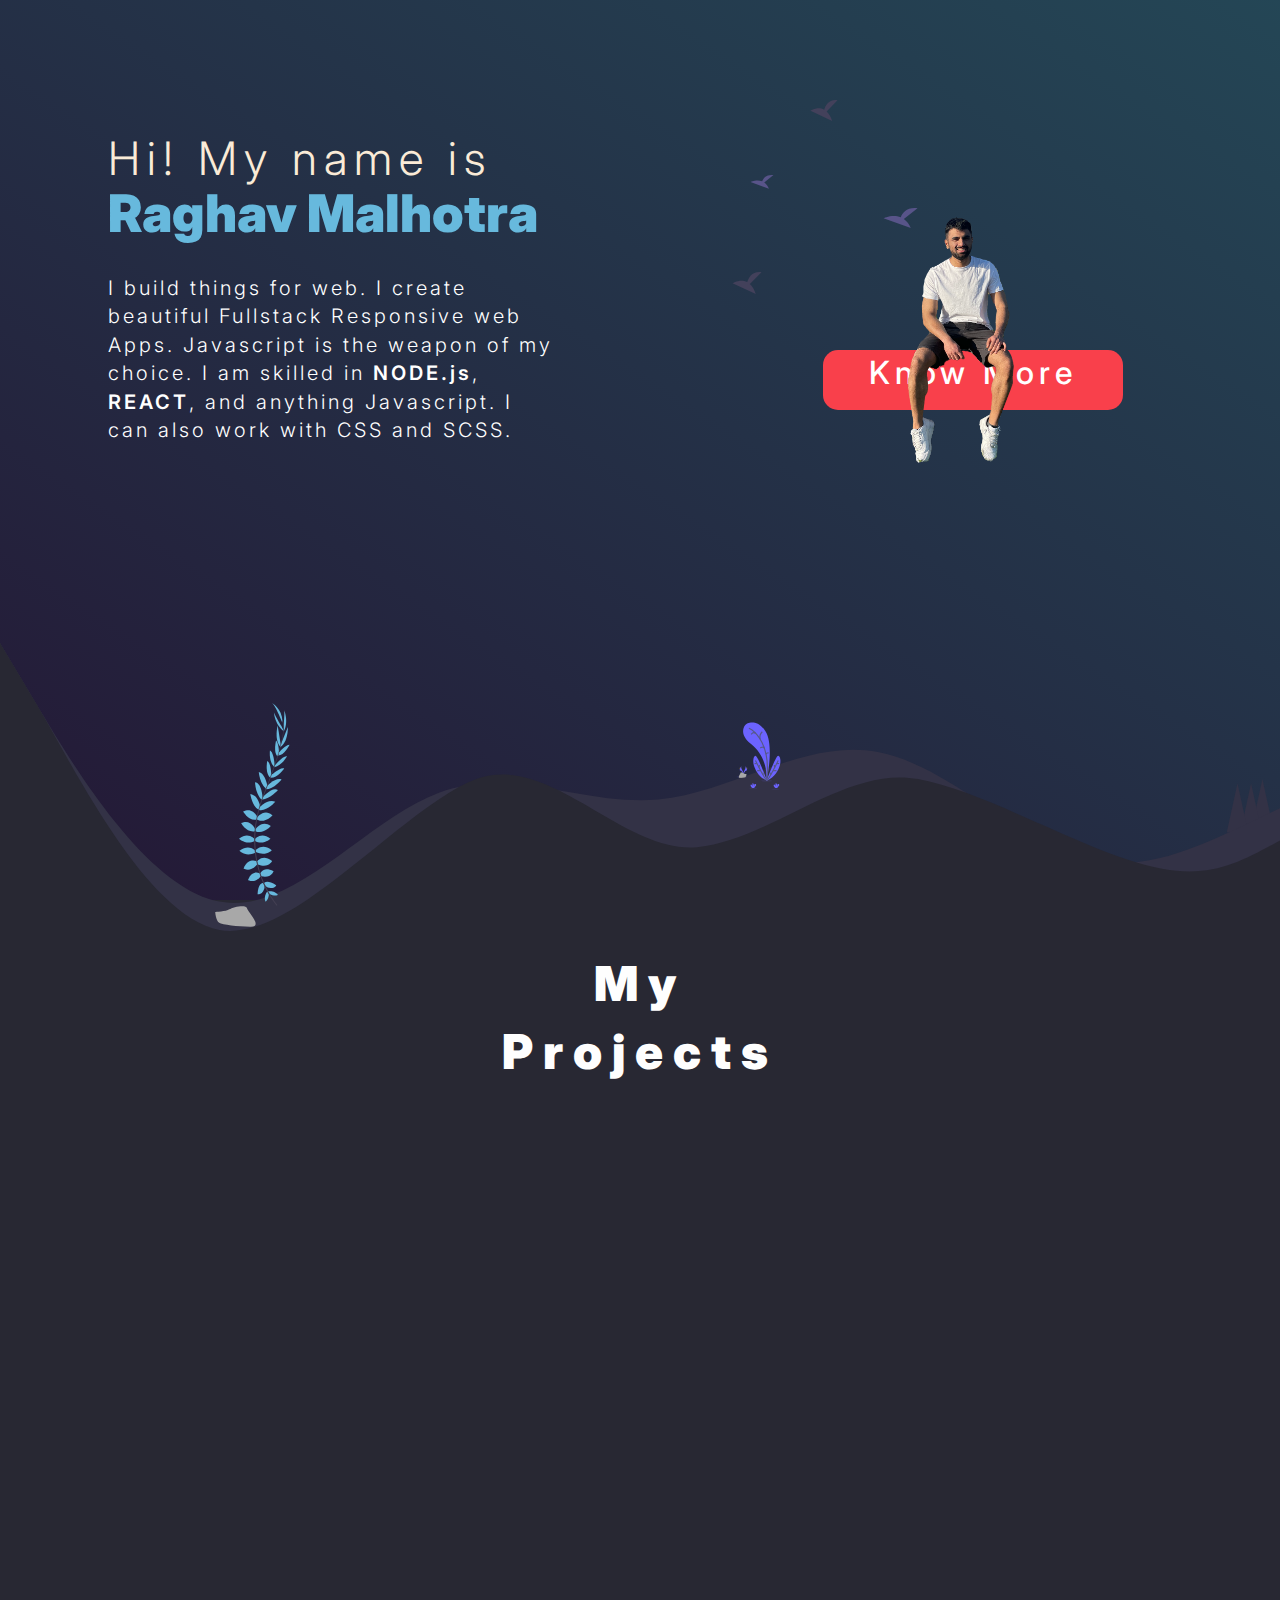
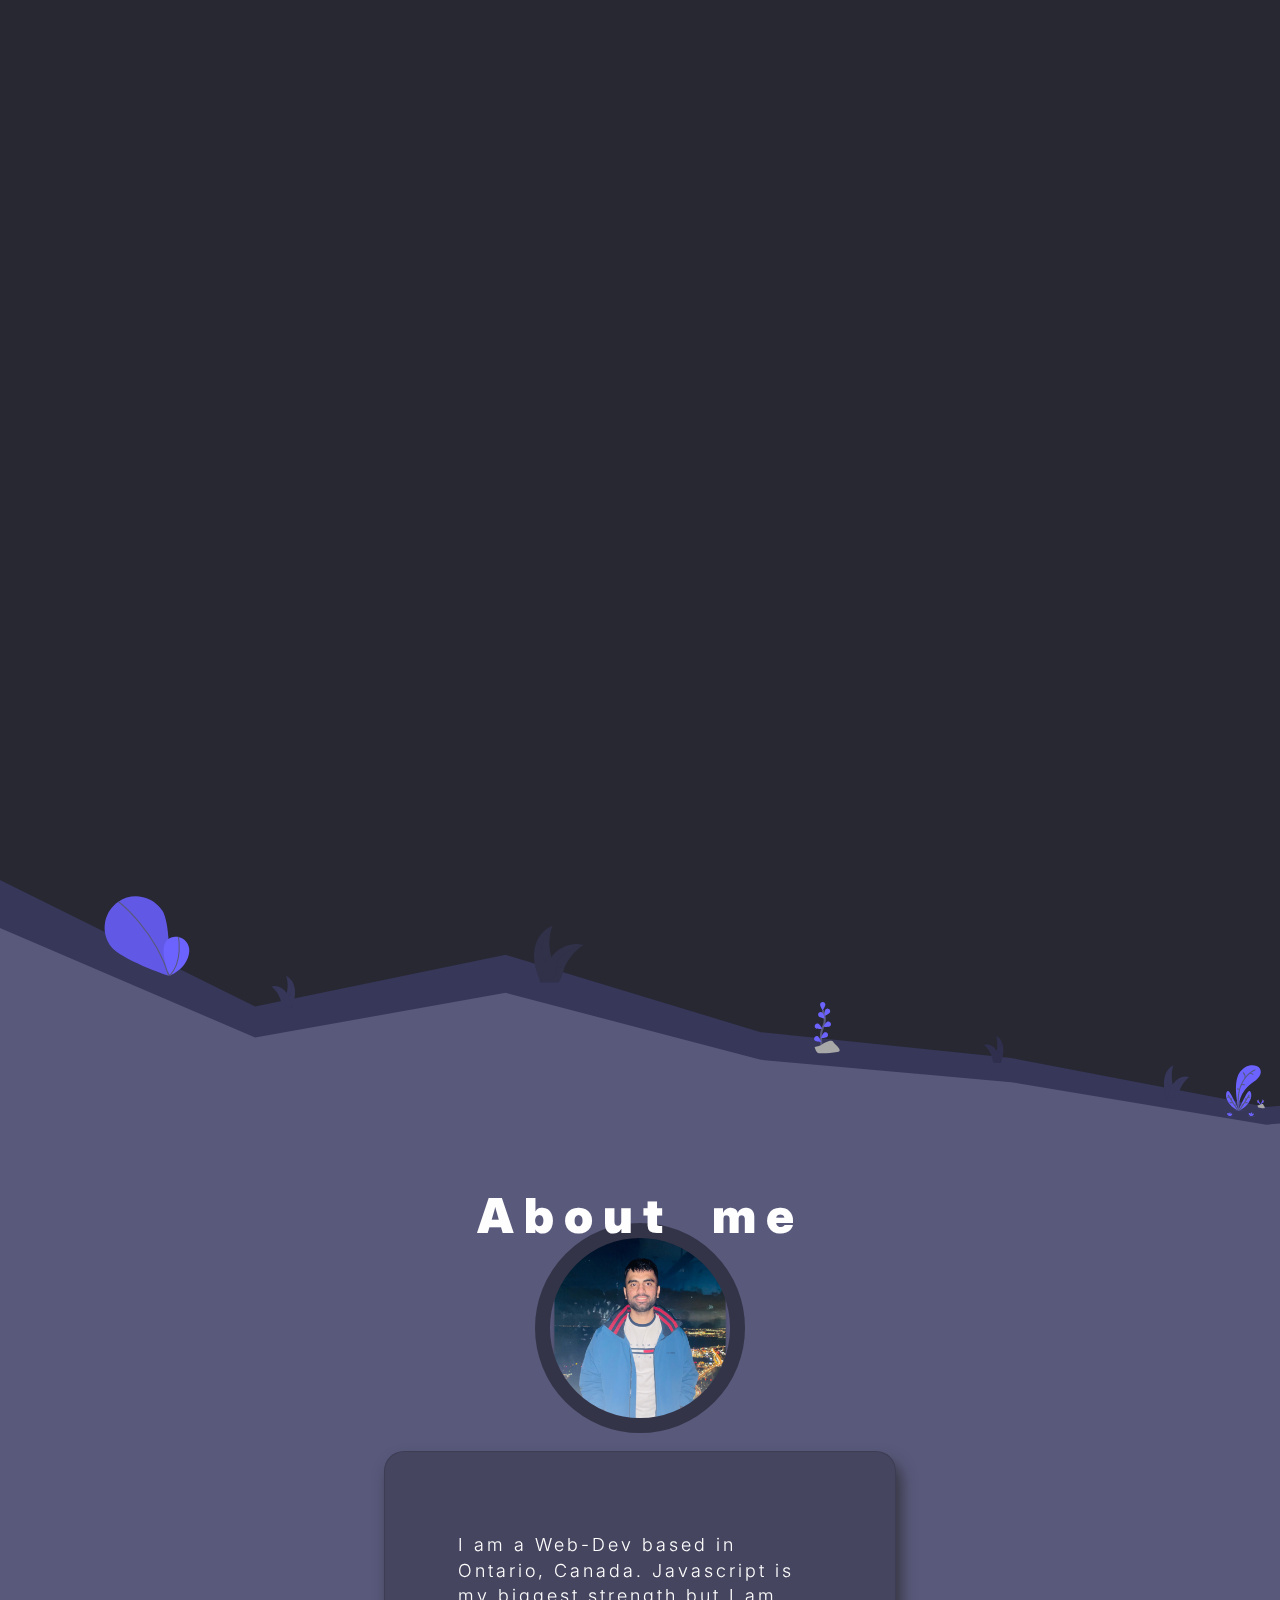
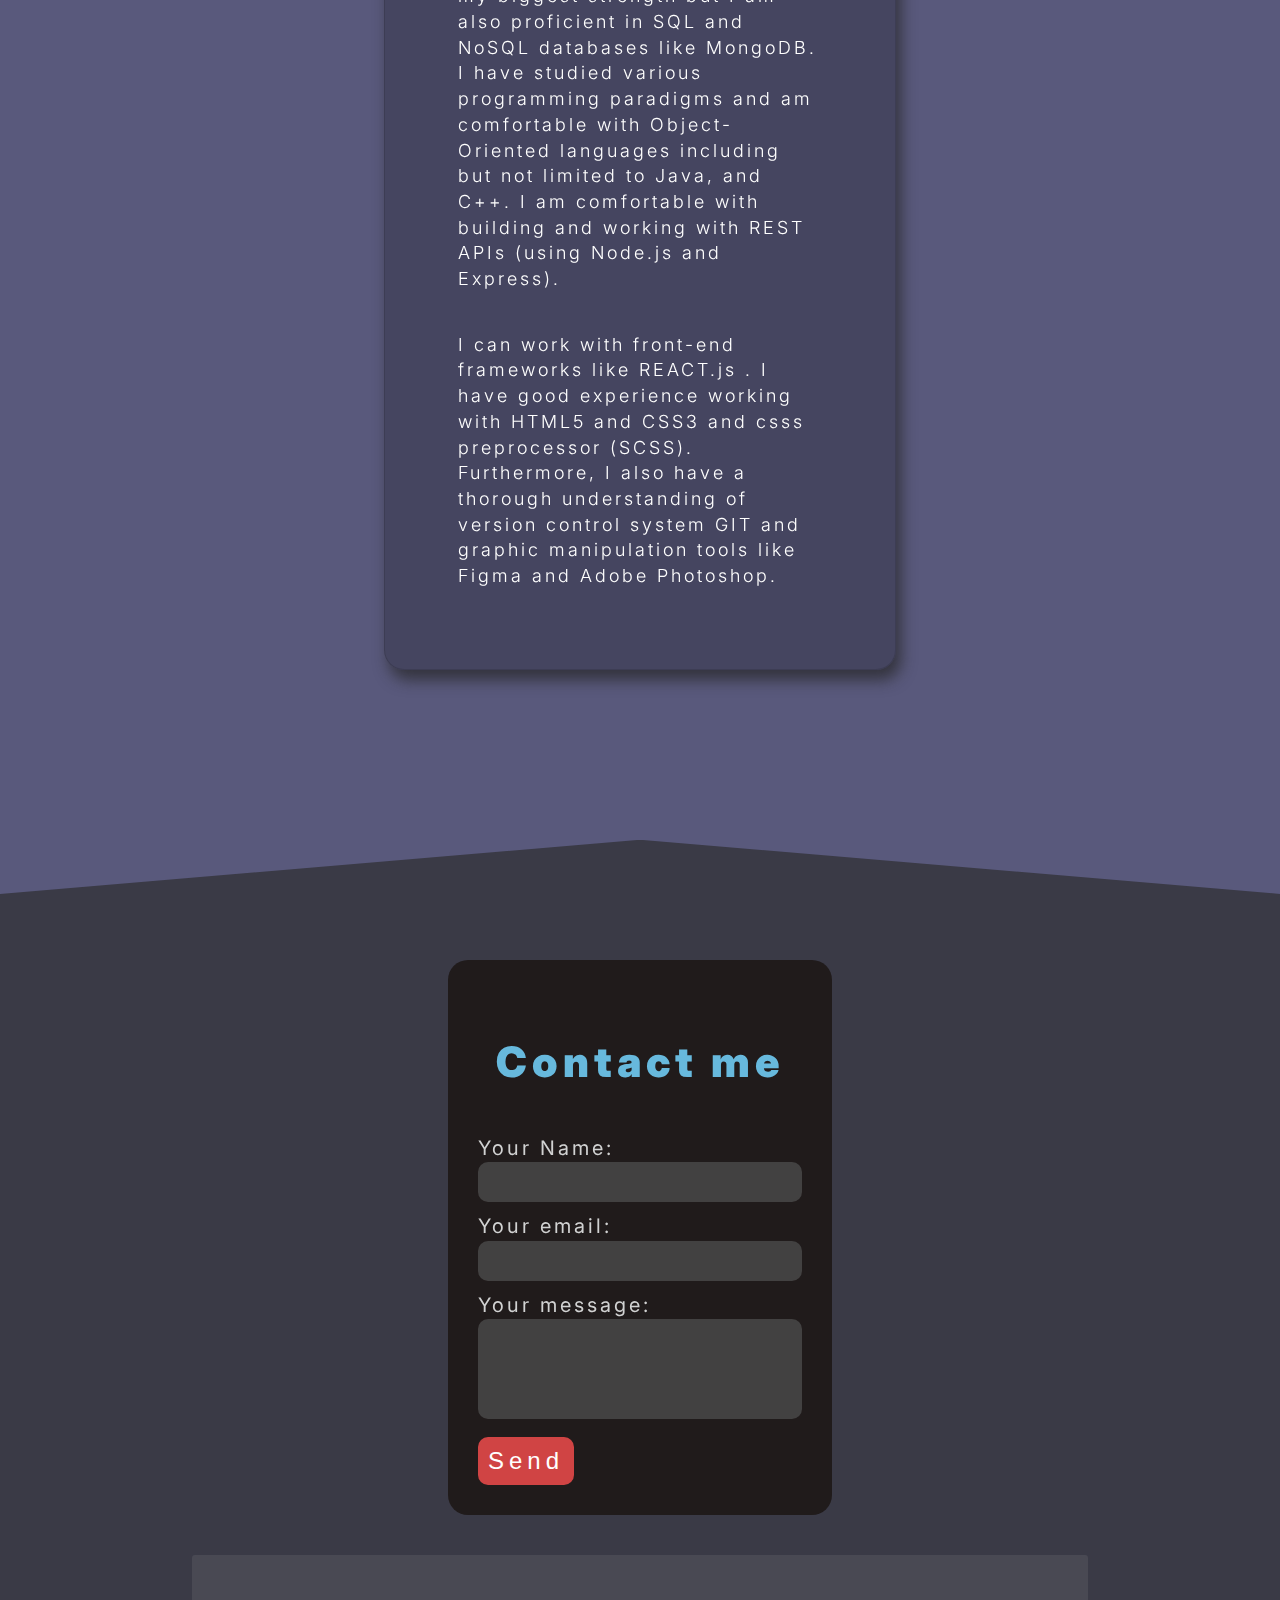
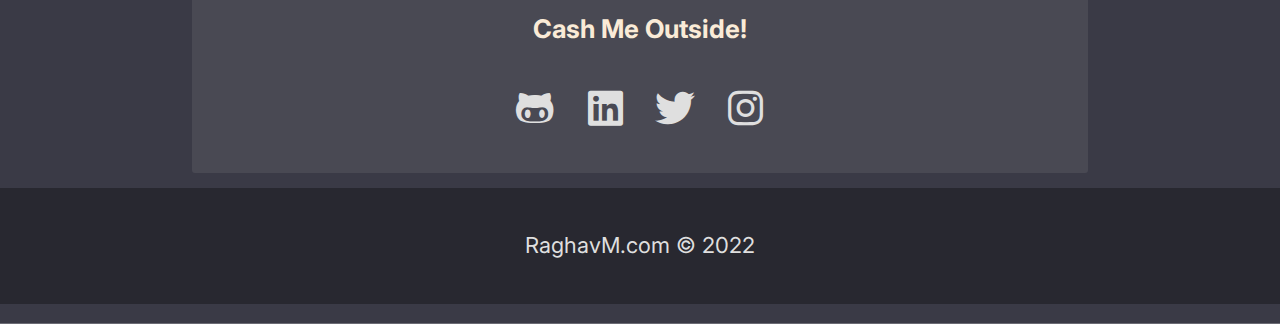
==== index.html @ 1819a227 "google analytics added" ====
<!DOCTYPE html>
<html lang="en">
  <head>
    <!-- Google tag (gtag.js) -->
    <script
      async
      src="https://www.googletagmanager.com/gtag/js?id=G-12D2RB0T99"
    ></script>
    <script>
      window.dataLayer = window.dataLayer || []
      function gtag() {
        dataLayer.push(arguments)
      }
      gtag('js', new Date())

      gtag('config', 'G-12D2RB0T99')
    </script>
    <meta charset="UTF-8" />
    <meta name="viewport" content="width=device-width, initial-scale=1.0" />
    <meta http-equiv="X-UA-Compatible" content="ie=edge" />
    <title>Raghav Malhotra Portfolio</title>
    <link
      rel="stylesheet"
      href="https://cdnjs.cloudflare.com/ajax/libs/font-awesome/6.1.1/css/all.min.css"
    />

    <link rel="preconnect" href="https://fonts.googleapis.com" />
    <link rel="preconnect" href="https://fonts.gstatic.com" crossorigin />
    <link
      href="https://fonts.googleapis.com/css2?family=Inter:wght@100;200;300;400;500;600;700;800;900&display=swap"
      rel="stylesheet"
    />
    <link rel="stylesheet" href="./styles/style.css" />
    <link rel="stylesheet" href="./styles/media_queries.css" />
    <link href="https://unpkg.com/aos@2.3.1/dist/aos.css" rel="stylesheet" />
  </head>

  <body>
    <div id="section1">
      <div class="container">
        <svg
          id="birds"
          width="185"
          height="194"
          viewBox="0 0 185 194"
          fill="none"
          xmlns="http://www.w3.org/2000/svg"
        >
          <path
            class="dark-bird"
            d="M31.756 82.4659L40.9617 75.1031C33.8102 74.3141 30.8718 78.2144 29.6692 81.3015C24.0822 78.9815 18 82.0219 18 82.0219L36.4189 88.7086C35.4897 86.2267 33.8722 84.0612 31.756 82.4659V82.4659Z"
            fill="#585489"
          />
          <path
            class="dark-bird"
            d="M171.369 118.892L185 108.15C174.411 106.999 170.06 112.69 168.279 117.193C160.006 113.809 151 118.245 151 118.245L178.273 128C176.897 124.379 174.502 121.22 171.369 118.892V118.892Z"
            fill="#585489"
          />
          <path
            class="light-bird"
            d="M94.1753 11.4369L105 0.157955C96.5908 -1.0507 93.1356 4.92404 91.7215 9.65311C85.1519 6.09915 78 10.7568 78 10.7568L99.6583 21C98.5656 17.198 96.6636 13.8807 94.1753 11.4369V11.4369Z"
            fill="#43415B"
          />
          <path
            class="light-bird"
            d="M17.3735 183.981L29 172.165C19.9679 170.899 16.2567 177.159 14.7379 182.113C7.68165 178.39 0 183.269 0 183.269L23.2626 194C22.089 190.017 20.0461 186.542 17.3735 183.981Z"
            fill="#43415B"
          />
        </svg>
        <div id="text-section">
          <h1>Hi! My name is <span id="name">Raghav Malhotra </span></h1>
          <p class="hero-para">
            I build things for web. I create beautiful Fullstack Responsive web
            Apps. Javascript is the weapon of my choice. I am skilled in
            <span class="node grow"> NODE.js</span>,
            <span class="react grow">REACT</span>, and anything Javascript. I
            can also work with CSS and SCSS.
          </p>
        </div>
        <div id="cta-section">
          <a href="#section-3" id="main-cta">Know more</a>
        </div>
      </div>
    </div>

    <!-- section 2 projects -->

    <div id="section2">
      <h2>My Projects</h2>

      <div class="project-container">
        <section class="card" data-aos="fade-right">
          <img
            src="https://images.unsplash.com/photo-1472145246862-b24cf25c4a36?ixlib=rb-1.2.1&ixid=MnwxMjA3fDB8MHxwaG90by1wYWdlfHx8fGVufDB8fHx8&auto=format&fit=crop&w=1171&q=80"
          />
          <div>
            <h3>Weather app</h3>
            <p>
              Fully responsive Weather Web-application. This app is written in
              vanilla javascript using Fetch API and Geolocation API to fetch
              users current location.
            </p>
            <a href="/weather-app/" class="btn">Launch</a>
          </div>
        </section>

        <section class="card" data-aos="fade-left">
          <img
            src="https://images.unsplash.com/photo-1611262588024-d12430b98920?ixlib=rb-1.2.1&ixid=MnwxMjA3fDB8MHxwaG90by1wYWdlfHx8fGVufDB8fHx8&auto=format&fit=crop&w=1074&q=80"
            alt="weatherapp-raghavmalhotra"
          />
          <div>
            <h3>Instagram Bot</h3>
            <p>
              instagram-bot this python script returns list of the people on
              instagram that don't follow you back. Built using Selinium.
            </p>
            <a
              href="https://github.com/raghavmalhotra/instagram-bot"
              class="btn"
              >Github</a
            >
          </div>
        </section>

        <section class="card" data-aos="fade-right">
          <img
            src="https://images.unsplash.com/photo-1641154706848-fe27fd366032?ixlib=rb-1.2.1&ixid=MnwxMjA3fDB8MHxwaG90by1wYWdlfHx8fGVufDB8fHx8&auto=format&fit=crop&w=1170&q=80"
            alt="todo"
          />
          <div>
            <h3>To Do App</h3>
            <p>
              Lorem ipsum dolor sit amet consectetur adipisicing elit.
              Asperiores quis optio a, quod at quas non magni. Modi, iure natus
              dignissimos aliquid saepe, consequuntur, corporis adipisci omnis
              molestias dolorem aperiam.
            </p>
            <a href="#" class="btn">Coming Soon</a>
          </div>
        </section>
      </div>
    </div>

    <div id="section-3">
      <h2>About me</h2>
      <div id="about-box">
        <p>
          I am a Web-Dev based in Ontario, Canada. Javascript is my biggest
          strength but I am also proficient in SQL and NoSQL databases like
          MongoDB. I have studied various programming paradigms and am
          comfortable with Object-Oriented languages including but not limited
          to Java, and C++. I am comfortable with building and working with REST
          APIs (using Node.js and Express).
        </p>

        <p>
          I can work with front-end frameworks like REACT.js . I have good
          experience working with HTML5 and CSS3 and csss preprocessor (SCSS).
          Furthermore, I also have a thorough understanding of version control
          system GIT and graphic manipulation tools like Figma and Adobe
          Photoshop.
        </p>
      </div>
    </div>

    <div id="section-4">
      <div id="form-box">
        <h3>Contact me</h3>
        <form action="https://formspree.io/f/moqrgpzv" method="POST">
          <label>
            Your Name: <br />
            <input type="text" name="name" required /> </label
          ><br />
          <label>
            Your email: <br />
            <input type="email" name="email" required /> </label
          ><br />
          <label>
            Your message:<br />
            <textarea name="message" required></textarea></label
          ><br />

          <button type="submit" id="send-form">Send</button>
        </form>
      </div>

      <div class="social-container">
        <h3>Cash me outside!</h3>
        <a href="https://github.com/raghavmalhotra"
          ><i class="fa fa-brands fa-github-alt"></i
        ></a>

        <a href="https://www.linkedin.com/in/raghav-malhotra-05211a209/"
          ><i class="fa fa-brands fa-linkedin"></i
        ></a>

        <a href="https://twitter.com/roxtarm"
          ><i class="fa fa-brands fa-twitter"></i
        ></a>

        <a href="https://www.instagram.com/raghav.malhotra"
          ><i class="fa fa-brands fa-instagram"></i
        ></a>
      </div>
      <footer>
        <p>RaghavM.com &copy; 2022</p>
      </footer>
    </div>
  </body>
  <script src="./scripts/app.js"></script>
  <script src="./scripts/form.js"></script>
  <script src="./scripts/url.js"></script>

  <script src="https://unpkg.com/aos@2.3.1/dist/aos.js"></script>
  <script>
    AOS.init({
      duration: 1000,
      offset: 300,
    })
  </script>
</html>
---- styles/style.css ----
body {
  padding: 0;
  margin: 0;
  font-family: 'Inter', sans-serif;
  font-size: 14px;
  line-height: 1.42857143;
  scroll-behavior: smooth;
  box-sizing: border-box;
  width: 100vw;
  overflow-x: hidden;
}

html {
  scroll-behavior: smooth;
}
* {
  box-sizing: border-box;
}
body::-webkit-scrollbar {
  width: 0 !important;
}
body {
  overflow: -moz-scrollbars-none;
}
body {
  -ms-overflow-style: none;
}

#section1 {
  /* background: #2c2b3c; */

  position: fixed;
  color: antiquewhite;
  /* padding: 20px; */
  text-align: center;
  min-height: 100vh;
  width: 100%;
  background: linear-gradient(33deg, #222954, #240d2e, #244b59, #352c69);
  background-size: 400% 400%;
  animation: gradient 30s ease infinite;
}

.container {
  padding: 100px 0px;
  text-align: center;
  height: 100%;
  width: 100vw;
  display: flex;
  flex-direction: row;
  justify-content: space-around;
  align-items: stretch;
  flex-wrap: wrap;
  position: relative;
  overflow: hidden;
  /* background: #dedded77; */
}

#birds {
  width: 250px;
  position: absolute;
  top: 90;
  right: 330px;
}

#text-section {
  width: 450px;
}

h1 {
  font-weight: 300;
  font-size: 46px;
  letter-spacing: 7px;
  line-height: 55px;
  text-align: left;
}

#name {
  font-size: 52px;
  font-weight: 900;
  color: #67b9dd;
  letter-spacing: 0px;
}

#text-section p {
  font-weight: 300;
  font-size: 20px;
  text-align: left;
  letter-spacing: 3px;
  color: #fff;
}

.grow {
  font-weight: 600;
}

#cta-section {
  width: 400px;
  display: flex;
  margin-top: 250px;
  justify-content: center;
  position: relative;
}

#main-cta {
  background: #f9404b;
  color: #fff;
  text-decoration: none;

  font-weight: 500;
  font-size: 32px;
  position: relative;
  letter-spacing: 5px;
  text-transform: capitalize;
  /* box-shadow: 5px 10px 15px #1a1a1a9c; */
  transition: all 0.3s ease-in-out;
  width: 300px;
  height: 60px;
  border-radius: 15px;
  cursor: pointer;
}

#main-cta:hover {
  transform: translateY(-5px);
  box-shadow: 5px 10px 15px #1a1a1a9c;
}

#main-cta:active {
  transform: translateY(5px);
  box-shadow: none;
}

#main-cta:after {
  content: '';
  width: 40%;
  height: 410%;
  position: absolute;
  top: -133px;
  left: 75px;
  background-image: url('./../imgs/me_nobg.png');
  background-position: center;
  background-size: cover;
}

.dark-bird {
  /* fill: red; */
}

/* ---------------------------------------- */

#section2 {
  width: 100%;
  top: 100vh;
  left: 0;
  background: #282833;
  color: antiquewhite;
  padding: 10px 0 150px 0;
  text-align: center;
  padding-bottom: 300px;
  position: relative;
}

#section2::after {
  content: '';
  position: absolute;
  left: 0%;

  width: 100%;
  max-height: 20%;
  z-index: 1;

  background-image: url('./../imgs/transition_layer.svg');
  background-repeat: no-repeat;
  background-size: cover;
}

/* .transition-layer {
  position: absolute;
  top: -20%;
  left: 0;

  width: 100%;
  height: 10%;
  background-image: url('./../imgs/transition_layer.svg');
  background: #000;
  background-repeat: no-repeat;
  background-size: cover;
} */

h2 {
  font-size: 48px;
  font-weight: 900;
  word-spacing: 20px;
  letter-spacing: 10px;
  position: absolute;
  z-index: 2;
  color: #fefefe;
  position: relative;

  /* background: #000; */
  width: 400px;
  left: 50%;
  transform: translateX(-50%);
}

h2 .underline {
  content: '';
  width: 40%;
  height: 6px;
  border-radius: 10px;
  background: #f9404b;
  position: absolute;
  top: 130%;
  left: 50%;
  transform: translateX(-50%);
  z-index: 1;
  transition: all 1s ease-in-out;
  /* transform: scale(0.5); */
}

.project-box {
  width: 350px;
  height: 250px;
  background: #f4f4f4;
  border-radius: 20px;
  margin: 20px;
  cursor: pointer;
  transition: all 0.3s ease-in-out;
  overflow: hidden;
  border: 5px solid #545454;
  padding: 0%;
}

.project-box:hover {
  transform: scale(1.05);
  box-shadow: 5px 10px 15px #262525b7;
}

.project-box .icon {
  width: 100%;
  height: 60%;
  position: relative;
  border-bottom: 8px solid rgb(91, 86, 86);
}

#weather-project .icon {
  background: linear-gradient(#c745e4, #278ed3ef);
}

#todo-project .icon {
  background: linear-gradient(#525486, #0de2ff);
}

.project-box .icon img {
  width: auto;
  position: absolute;
  height: 60%;
  top: 50%;
  left: 50%;
  transform: translate(-50%, -50%);
}

.b {
  font-weight: 900;
}
.project-box .app-name {
  background: #ffffff;
  height: 100%;
  color: #278ed3ef;
  font-size: 26px;
  font-weight: 400;
  padding-top: 20px;
}

/* section 3 */
#section-3 {
  width: 100%;
  top: 100vh;
  box-sizing: border-box;
  background: #59597c;
  color: antiquewhite;
  padding: 10px 0 350px 0;
  text-align: center;
  position: relative;
  z-index: 3;
}

#section-3::after {
  position: absolute;
  left: 0;
  top: -25%;

  content: '';
  width: 100vw;
  height: 25%;
  z-index: -1;
  background-image: url('./../imgs/transition_layer2.svg');
  background-repeat: no-repeat;
  background-size: cover;
}

/* #section-3::after {
  position: absolute;

  left: 0;
  width: 100%;
  height: 35%;
  background-image: url('./../imgs/transition_layer2.svg');
  background: #000;
  background-repeat: no-repeat;
  background-size: cover;
} */

#about-box::after {
  content: '';
  width: 180px;
  height: 180px;
  position: absolute;
  transform: translateX(-50%);
  top: -28%;
  left: 50%;
  border: 15px solid #343448;
  border-radius: 1000px;
  background-image: url(../imgs/raghav.png);
  background-repeat: no-repeat;
  background-size: cover;
}

#about-box {
  margin-top: 100px;
  width: 40%;
  margin: auto;
  display: table;
  border-radius: 20px;
  margin-top: 200px;
  position: relative;
  box-sizing: border-box;
  /* background: #0000006b; */
  padding: 60px 30px;
  box-shadow: 5px 10px 15px #262525b7;

  background: rgba(11, 11, 11, 0.25);
  -webkit-backdrop-filter: blur(10px);
  backdrop-filter: blur(10px);
  border: 1px solid rgba(11, 11, 11, 0.125);
}

#about-box p {
  font-size: 18px;
  font-weight: 300;
  text-align: left;
  letter-spacing: 3px;
  width: 90%;
  margin: auto;
  color: #fff;
  padding: 20px;
}
/* 
#about-img {
  width: 30%;
  float: left;
}
#about-img img {
  width: 100%;
  box-shadow: 5px 2px 15px #262525b7;
  border-radius: 20px;
} */

/* #343448 */
#section-4 {
  width: 100%;
  display: block;
  top: 80vh;
  left: 0;
  position: relative;
  background: #3a3a46;
  clip-path: polygon(0 5%, 50% 0, 100% 5%, 100% 100%, 0% 100%);
  z-index: 5;
  color: antiquewhite;
  padding: 20px 0;
  /* text-align: center; */
  min-height: 100vh;
}

#form-box {
  width: 30%;
  height: 100%;
  margin: auto;
  margin-top: 100px;
  background: #201b1b;
  padding: 30px;
  border-radius: 20px;
  overflow: hidden;
  position: relative;
}

#form-box h3 {
  font-size: 42px;
  font-weight: 900;
  letter-spacing: 0px;
  letter-spacing: 5px;

  color: #67b9dd;
  text-align: center;
}

form input[type='text'],
form input[type='email'],
form textarea {
  width: 100%;
  height: 40px;
  background: rgb(66, 65, 65);
  border: 0;
  outline: 0;
  border-radius: 10px;
  text-indent: 3%;
  margin-bottom: 10px;
  font-size: 18px;

  color: #67b9dd;
  transition: all 0.3s ease-in-out;
}

label {
  font-size: 20px;
  letter-spacing: 3px;
  color: #d1d2d2;
  transition: all 0.3s ease-in-out;
  margin-bottom: 15px;
}

form textarea {
  height: 100px;
  resize: none;
}

#send-form {
  background: #d04444;
  color: #fff;
  border: 0;
  border-radius: 10px;
  padding: 10px;
  font-size: 24px;
  font-weight: 300;
  cursor: pointer;
  transition: all 0.3s ease-in-out;
  letter-spacing: 5px;
}

#send-form:hover {
  background: #e53535;
}

#instagram-app-name-box {
  background: radial-gradient(
    circle at 30% 107%,
    #fdf497 0%,
    #fdf497 5%,
    #fd5949 45%,
    #d6249f 60%,
    #285aeb 90%
  );
}
#instabot-text {
  color: #ffff;

  /* background-clip: text;
  -webkit-background-clip: text;
  -webkit-text-fill-color: transparent; */
}

.fa-brands {
  padding: 10px;
  font-size: 40px;
  width: 60px;
  height: 60px;
  text-decoration: none;
  margin: 5px 2px;
  border-radius: 50%;

  color: #818181;
  transition: all 0.3s;
}

.fa-brands {
  color: #dfdfdf;
}

.fa-brands .fa-brands:hover {
  color: #5c5c5c;
}

.social-container {
  width: 70%;
  background: rgba(187, 186, 186, 0.119);
  margin: auto;
  text-align: center;
  border-radius: 3px;
  padding: 30px;
  margin-top: 40px;
  text-transform: capitalize;
  font-size: 22px;
}

footer {
  background: #0000004f;
  color: #dfdfdf;
  width: 100vw;
  box-sizing: border-box;
  font-size: 22px;
  padding: 20px;
  margin: auto;
  text-align: center;
  margin-top: 15px;
  margin-bottom: 0;
}

@keyframes gradient {
  0% {
    background-position: 0% 50%;
  }
  50% {
    background-position: 100% 50%;
  }
  100% {
    background-position: 0% 50%;
  }
}

/* -------------------------------------experimentation--------------
---------------------------------------- */

.project-container {
  max-width: 1100px;
  margin: auto;
  overflow: hidden;
  padding: 0 2rem;
}

.main-header {
  height: 55vh;
  display: flex;
  flex-direction: column;
  justify-content: center;
  text-align: center;
  padding: 2rem;
}
.main-header h1 {
  font-size: 4rem;
  margin-bottom: 2rem;
  line-height: 1.2rem;
}

.main-header h1 span {
  color: yellowgreen;
}
.main-header p {
  font-size: 2rem;
}

img {
  width: 100%;
}

.card {
  display: grid;
  grid-template-columns: repeat(2, 1fr);
  grid-gap: 2rem;
  background: #e9e7e7;
  margin-bottom: 2rem;
  text-transform: capitalize;
}
.card h3 {
  bottom: 2rem;
  font-size: 2rem;
  color: rgb(66, 65, 65);
}

.card img {
  height: 400px;
}

.card > div {
  padding: 2rem;
}

.card:nth-child(even) img {
  order: 2;
}

.btn {
  display: inline-block;
  background: #000;
  color: #e9e7e7;
  padding: 0.9rem;
  margin-top: 2rem;
  font-size: 1.4rem;
  cursor: pointer;
  text-decoration: none;
  text-transform: capitalize;
}

.card p {
  color: #252525cc;
  font-size: 1.1rem;
}

@media (max-width: 700px) {
  .card {
    display: block;
  }
}
---- styles/media_queries.css ----
@media only screen and (max-width: 2150px) {
  #section2::after {
    height: 100%;
    top: -15%;
  }
}

@media only screen and (max-width: 1450px) {
  .transition-layer2 {
    top: -38%;
    height: 30%;
  }

  #section2::after {
    top: -14%;
  }

  #section-3::after {
    top: -17%;
    height: 18%;
  }
}

@media only screen and (max-width: 1200px) {
  .transition-layer2 {
    top: -24%;
    height: 25%;
  }

  #form-box,
  #about-box {
    width: 50%;
  }
}

@media only screen and (max-width: 1040px) {
  .transition-layer2 {
    top: -25%;
    height: 25%;
  }
  #about-box {
    width: 70%;
    padding: 60px 20px;
  }

  #about-box::after {
    top: -30%;
  }

  #section2::after {
    top: -18%;
    height: 100%;
  }
}

@media only screen and (max-width: 955px) {
  .container {
    padding: 100px 0px;
    text-align: center;
    height: 100%;
    width: 100%;
    display: flex;
    flex-direction: row;
    justify-content: center;
    align-items: stretch;
    flex-wrap: wrap;
    position: relative;
    overflow: hidden;
    /* background: #dedded77; */
  }

  #section2 {
    padding-bottom: 200px;
  }

  #about-box::after {
    top: -30%;
  }

  #section-3::after {
    top: -14%;
    height: 14%;
  }
}

@media only screen and (max-width: 1040px) {
  #about-box {
    width: 80%;
  }
}

@media only screen and (max-width: 1040px) {
  #about-box {
    width: 90%;
    padding: 60px 5px;
  }
}

@media only screen and (max-width: 870px) {
  .container {
    padding: 60px 0px;
  }
  #section1 {
    height: 110vh;
  }
  #section2 {
    top: 105vh;
    width: 100vw;
  }

  #section2::after {
    height: 10%;
    top: -8%;
  }

  #section-3::after {
    top: -10%;
    height: 12%;
  }
  .transition-layer2 {
    top: -20%;
    height: 22%;
  }
  #main-cta:after {
    display: none;
  }

  #cta-section {
    height: 80vw;
    margin-top: 120px;
  }
  #text-section {
    width: 80vw;
  }

  button#main-cta {
    font-size: 20px;
    width: 200px;
    height: 60px;
    border-radius: 10px;
  }

  #cta-section {
    height: 80vw;
    margin-top: 70px;
  }

  #section2 {
    padding-bottom: 400px;
  }
}

@media only screen and (max-width: 805px) {
  h1 {
    font-weight: 400;
    font-size: 46px;
    letter-spacing: 5px;
    line-height: 45px;
  }

  #name {
    font-size: 46px;
    font-weight: 900;
  }

  #text-section p {
    font-weight: 300;
    font-size: 18px;
    text-align: left;
    letter-spacing: 3px;
    color: #fff;
  }
  .transition-layer2 {
    top: -18%;
    height: 20%;
  }
}

@media only screen and (max-width: 700px) {
  #section2::after {
    height: 3%;
    top: -3%;
  }
  .transition-layer2 {
    top: -16%;
    height: 18%;
  }
  button#main-cta {
    font-size: 20px;
    width: 200px;
    height: 60px;
    border-radius: 10px;
  }

  #section-3::after {
    top: -8%;
    height: 8%;
  }

  #cta-section {
    height: 80vw;
    margin-top: 90px;
  }

  #form-box {
    width: 70%;
  }

  #about-box::after {
    top: -24%;
  }
}

@media only screen and (max-width: 650px) {
  .transition-layer2 {
    top: -12%;
    height: 16%;
  }

  #about-box::after {
    top: -20%;
  }

  #section1 {
    animation: gradient 5s ease infinite;
  }

  @keyframes gradient {
    0% {
      background-position: 0% 50%;
    }
    50% {
      background-position: 100% 50%;
    }
    100% {
      background-position: 0% 50%;
    }
  }
}

@media only screen and (max-width: 600px) {
  #section-3::after {
    top: -7%;
    height: 7%;
  }

  .project-container {
    padding: 0 1rem;
  }

  .main-header {
    padding: 1rem;
  }

  .card > div {
    padding: 1rem;
  }
}

@media only screen and (max-width: 500px) {
  #form-box {
    width: 90%;
  }
  .social-container {
    width: 90%;
  }
  h2 {
    font-size: 44px;
    max-width: 80%;
  }
  .container {
    padding: 70px 0px;
  }

  #section1 {
    width: 100vw;
    height: 60vh;
  }
  #section2 {
    top: 110vh;
  }
  .transition-layer {
    top: -15%;
    height: 10%;
  }

  #cta-section {
    height: 100vh;
    margin-top: 120px;
  }

  h1 {
    font-weight: 400;
    font-size: 30px;
    letter-spacing: 5px;
    line-height: 45px;
  }

  #name {
    font-size: 36px;
    font-weight: 900;
  }

  #cta-section {
    height: 80vw;
    margin-top: 30px;
  }

  #main-cta {
    font-size: 20px;
    width: 200px;
    height: 50px;
    border-radius: 10px;
    margin-top: 40px;
  }

  .transition-layer2 {
    top: -11%;
    height: 12%;
  }

  #section-4 {
    clip-path: polygon(0 2%, 50% -5%, 100% 2%, 100% 100%, 0% 100%);
    z-index: 10;
  }
}

@media only screen and (max-width: 525px) {
  #section-3::after {
    top: -4.5%;
    height: 5%;
  }

  #birds {
    width: 250px;
    position: absolute;
    top: 90;
    right: 150px;
  }
}

@media only screen and (max-width: 450px) {
  #section-3 {
    top: 95vh;
  }

  #section-3::after {
    top: -4.5%;
    height: 5%;
  }

  .container {
    padding: 70px 0px;
  }

  #cta-section {
    height: 80vw;
    margin-top: 10px;
  }

  #section2 {
    width: 100%;
    top: 95vh;
  }

  #main-cta {
    font-size: 16px;
    padding: 10px;
    width: 160px;
    height: 40px;
    margin-top: 30px;
    border-radius: 10px;
  }

  #about-box::after {
    top: -14%;
  }
}

@media only screen and (max-width: 400px) {
  #section-3 {
    top: 95vh;
  }

  .card img {
    height: 300px;
  }

  #section-3::after {
    top: -3.5%;
    height: 4%;
  }

  #section2::after {
    height: 2%;
    top: -1.8%;
  }
}

@media only screen and (max-width: 380px) {
  .transition-layer2 {
    top: -9%;
    height: 10%;
  }

  .container {
    padding: 30px 0px;
  }
}
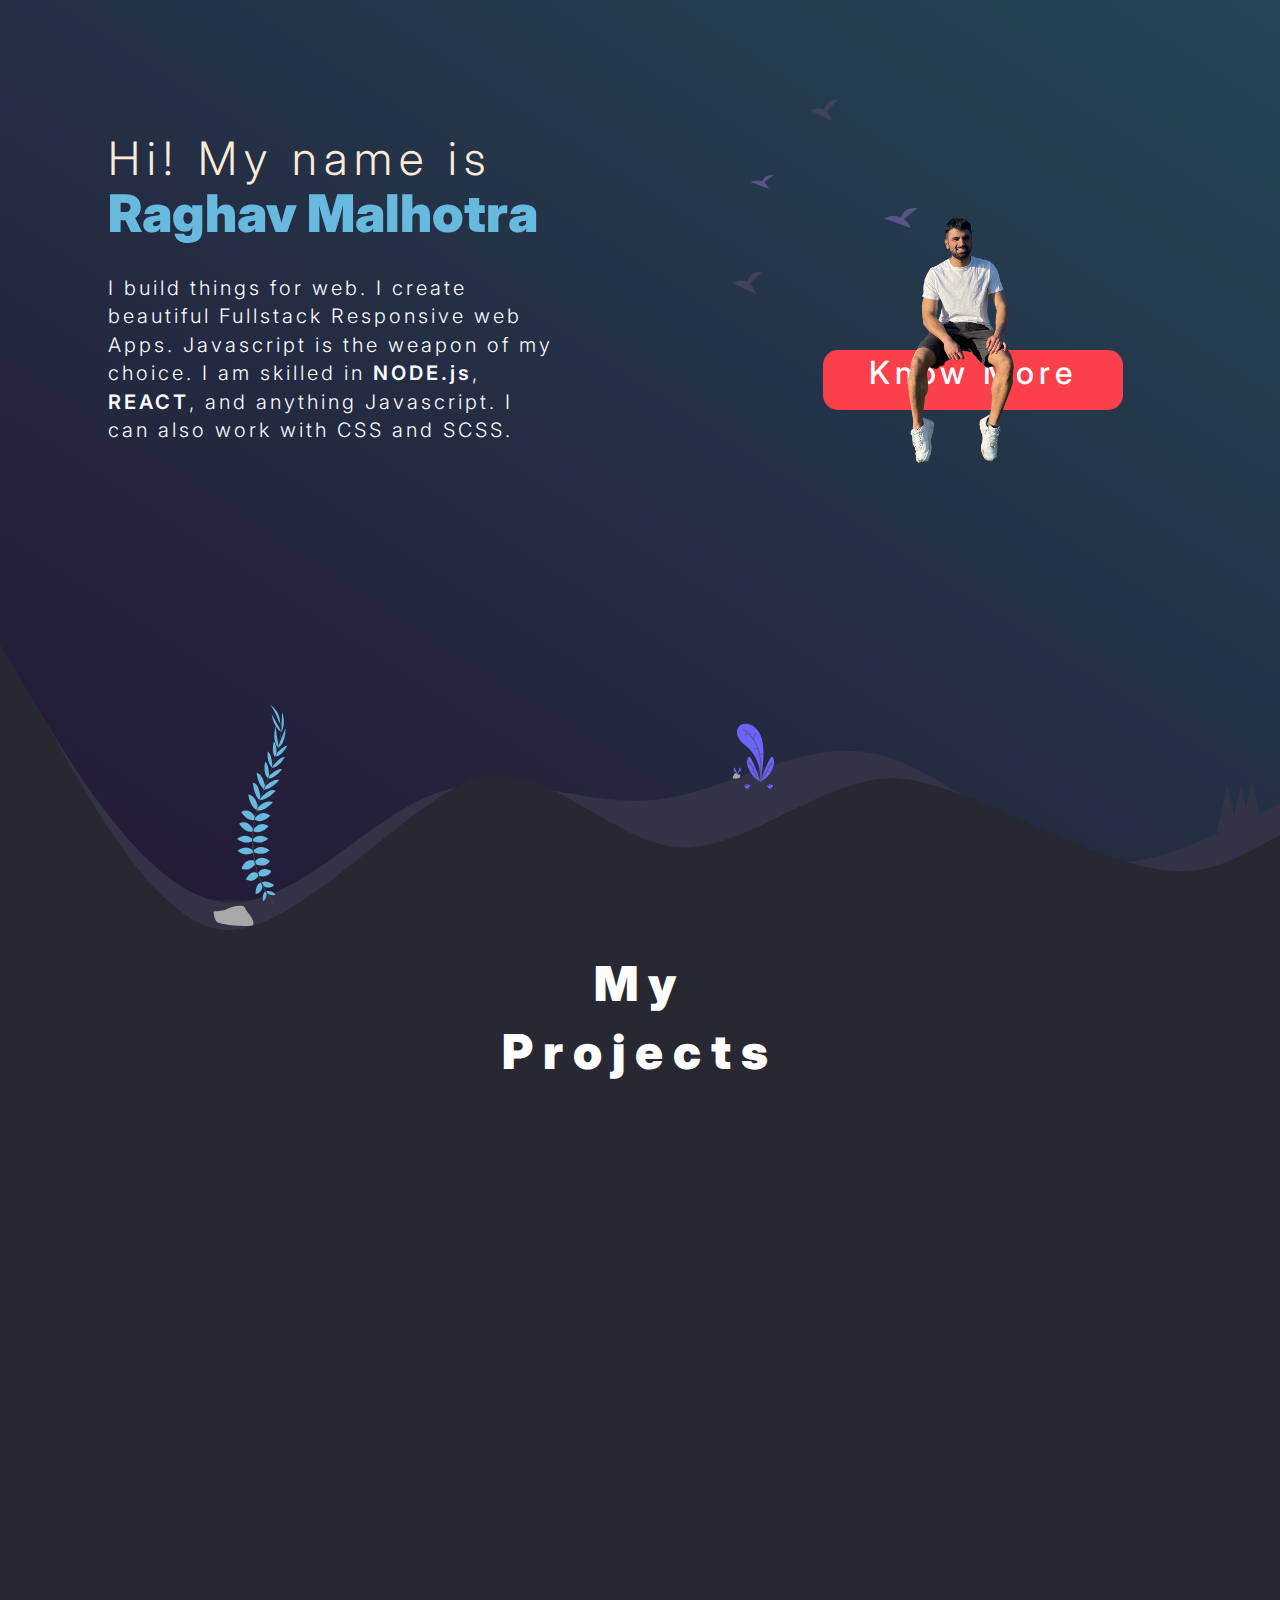
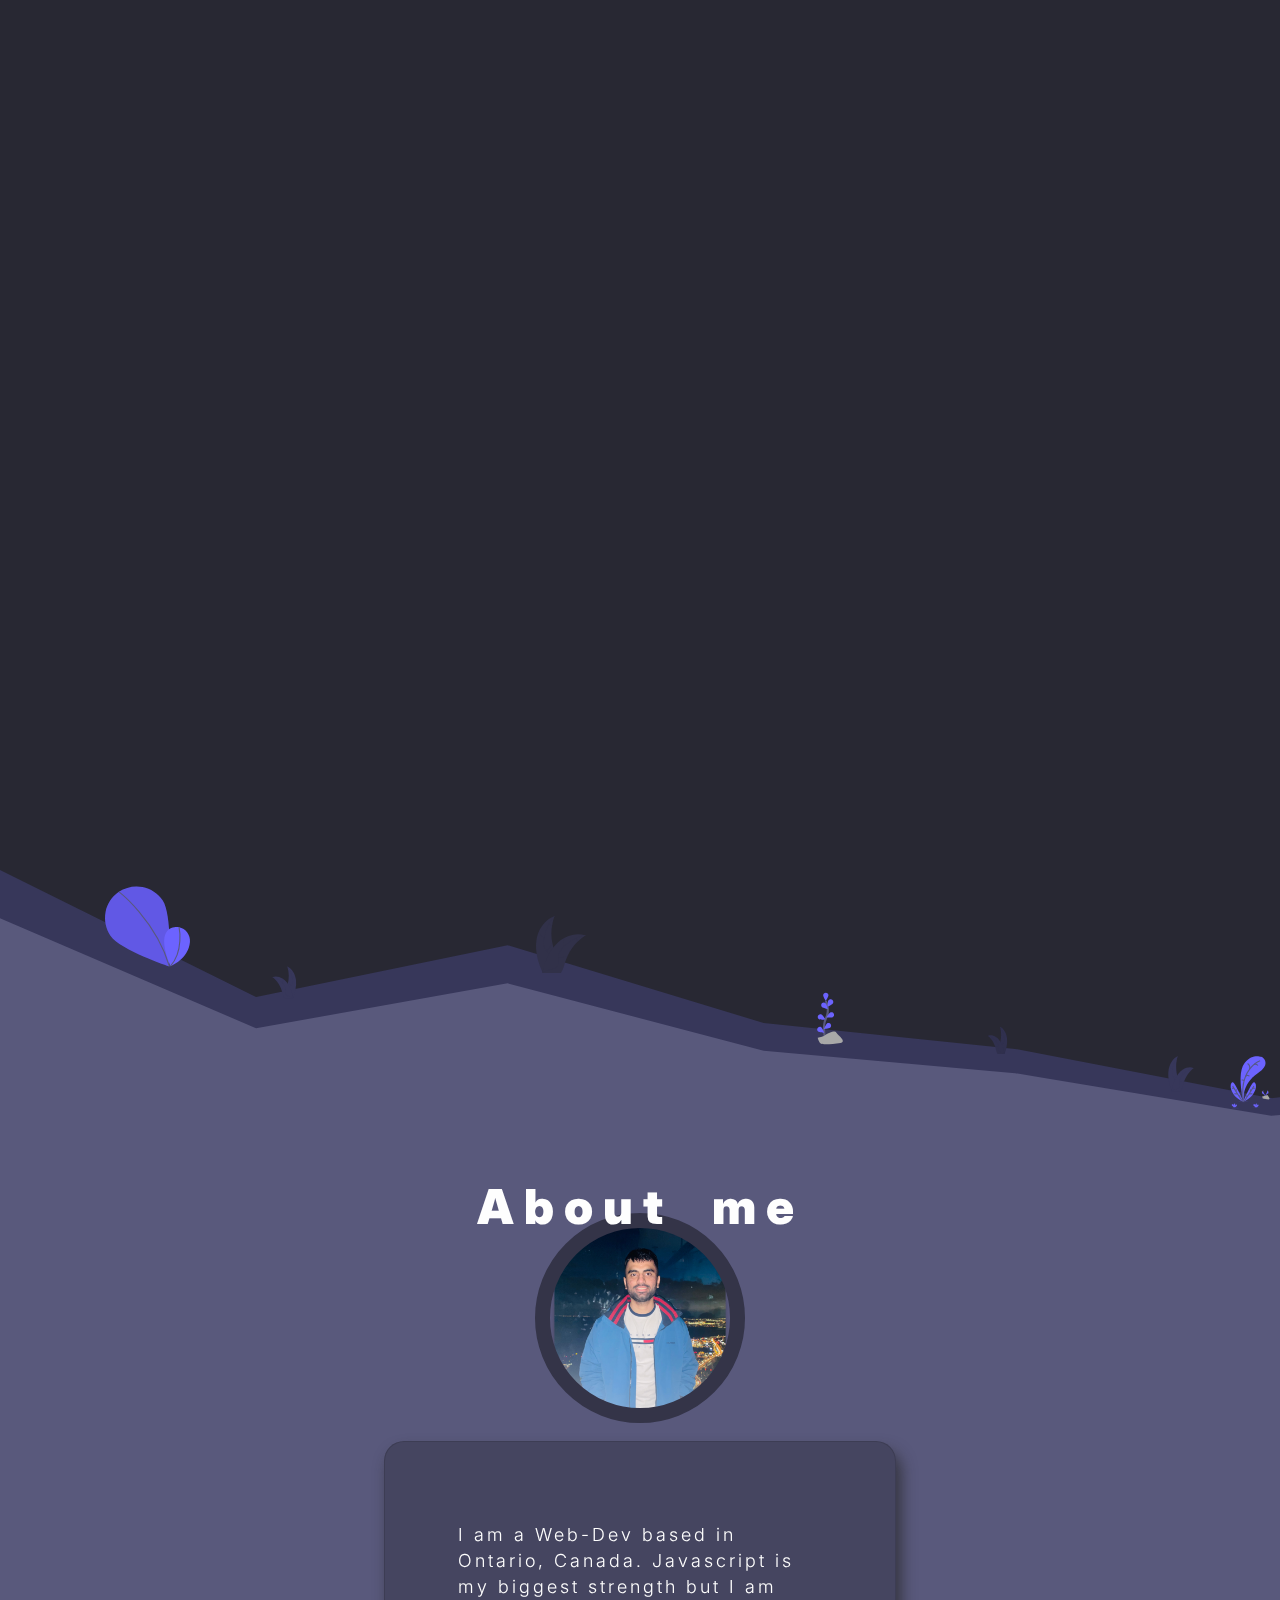
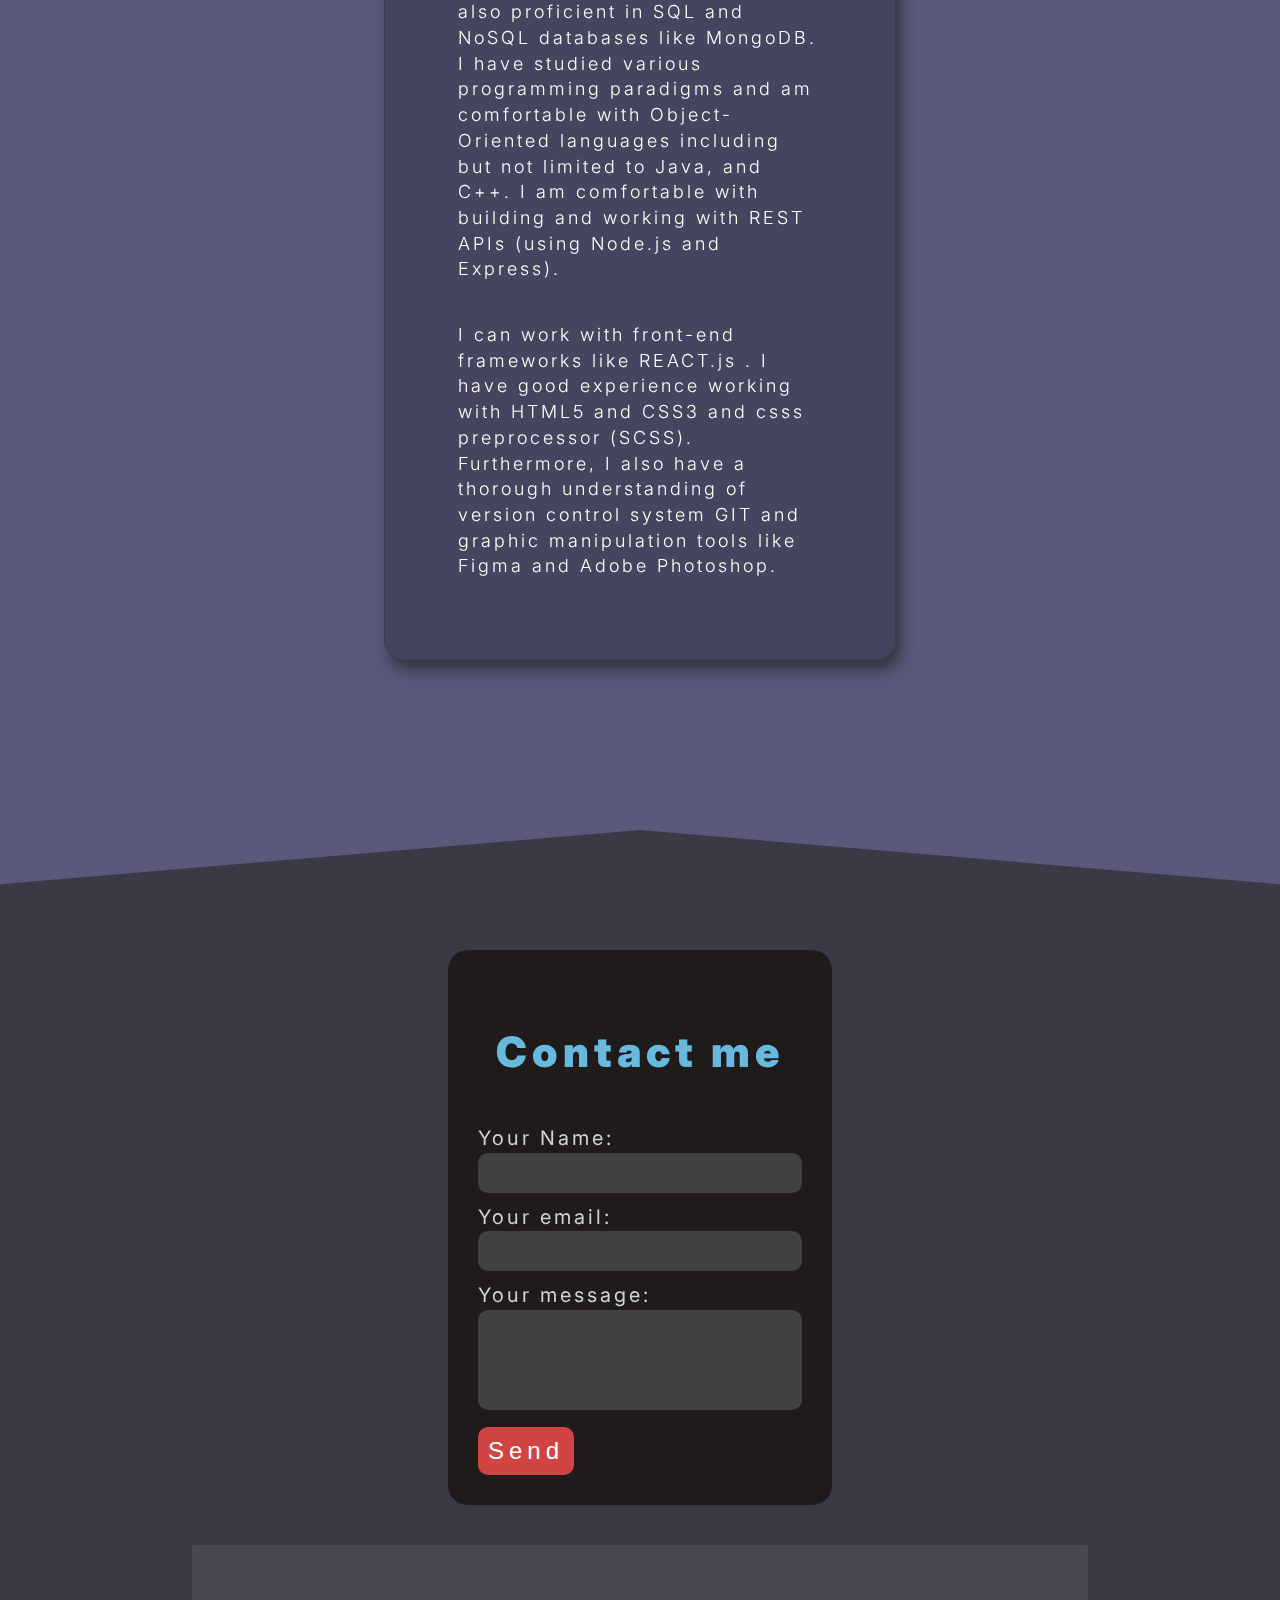
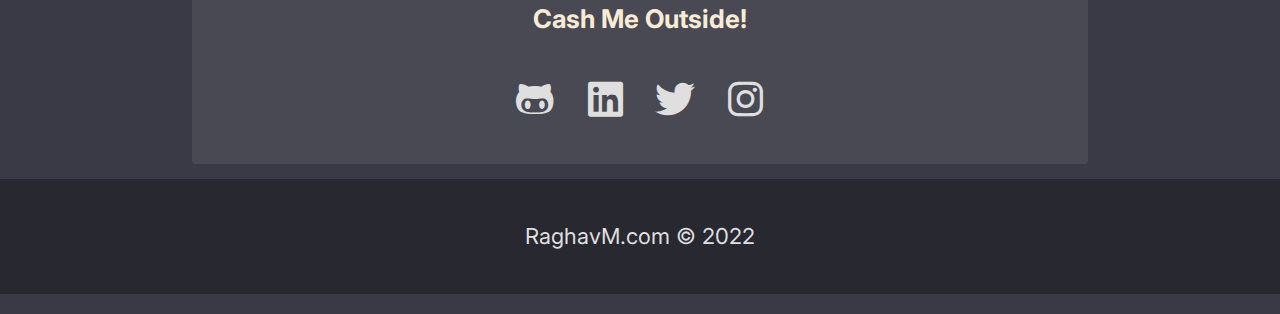
==== commit 94f1d322: "adde the photoshop clone APP" ====
--- a/index.html
+++ b/index.html
@@ -124,19 +124,18 @@
         </section>
 
         <section class="card" data-aos="fade-right">
-          <img
-            src="https://images.unsplash.com/photo-1641154706848-fe27fd366032?ixlib=rb-1.2.1&ixid=MnwxMjA3fDB8MHxwaG90by1wYWdlfHx8fGVufDB8fHx8&auto=format&fit=crop&w=1170&q=80"
-            alt="todo"
-          />
+          <img src="./imgs/icons/photoshop.png" alt="todo" />
           <div>
-            <h3>To Do App</h3>
+            <h3>Photoshop clone (not really)</h3>
             <p>
-              Lorem ipsum dolor sit amet consectetur adipisicing elit.
-              Asperiores quis optio a, quod at quas non magni. Modi, iure natus
-              dignissimos aliquid saepe, consequuntur, corporis adipisci omnis
-              molestias dolorem aperiam.
+              React app- showcasing various CSS filters that can be applied on a
+              image giving it a photoshop.
             </p>
-            <a href="#" class="btn">Coming Soon</a>
+            <a
+              href="https://raghavmalhotra.github.io/REACT_Image-filters-app"
+              class="btn"
+              >Launch</a
+            >
           </div>
         </section>
       </div>
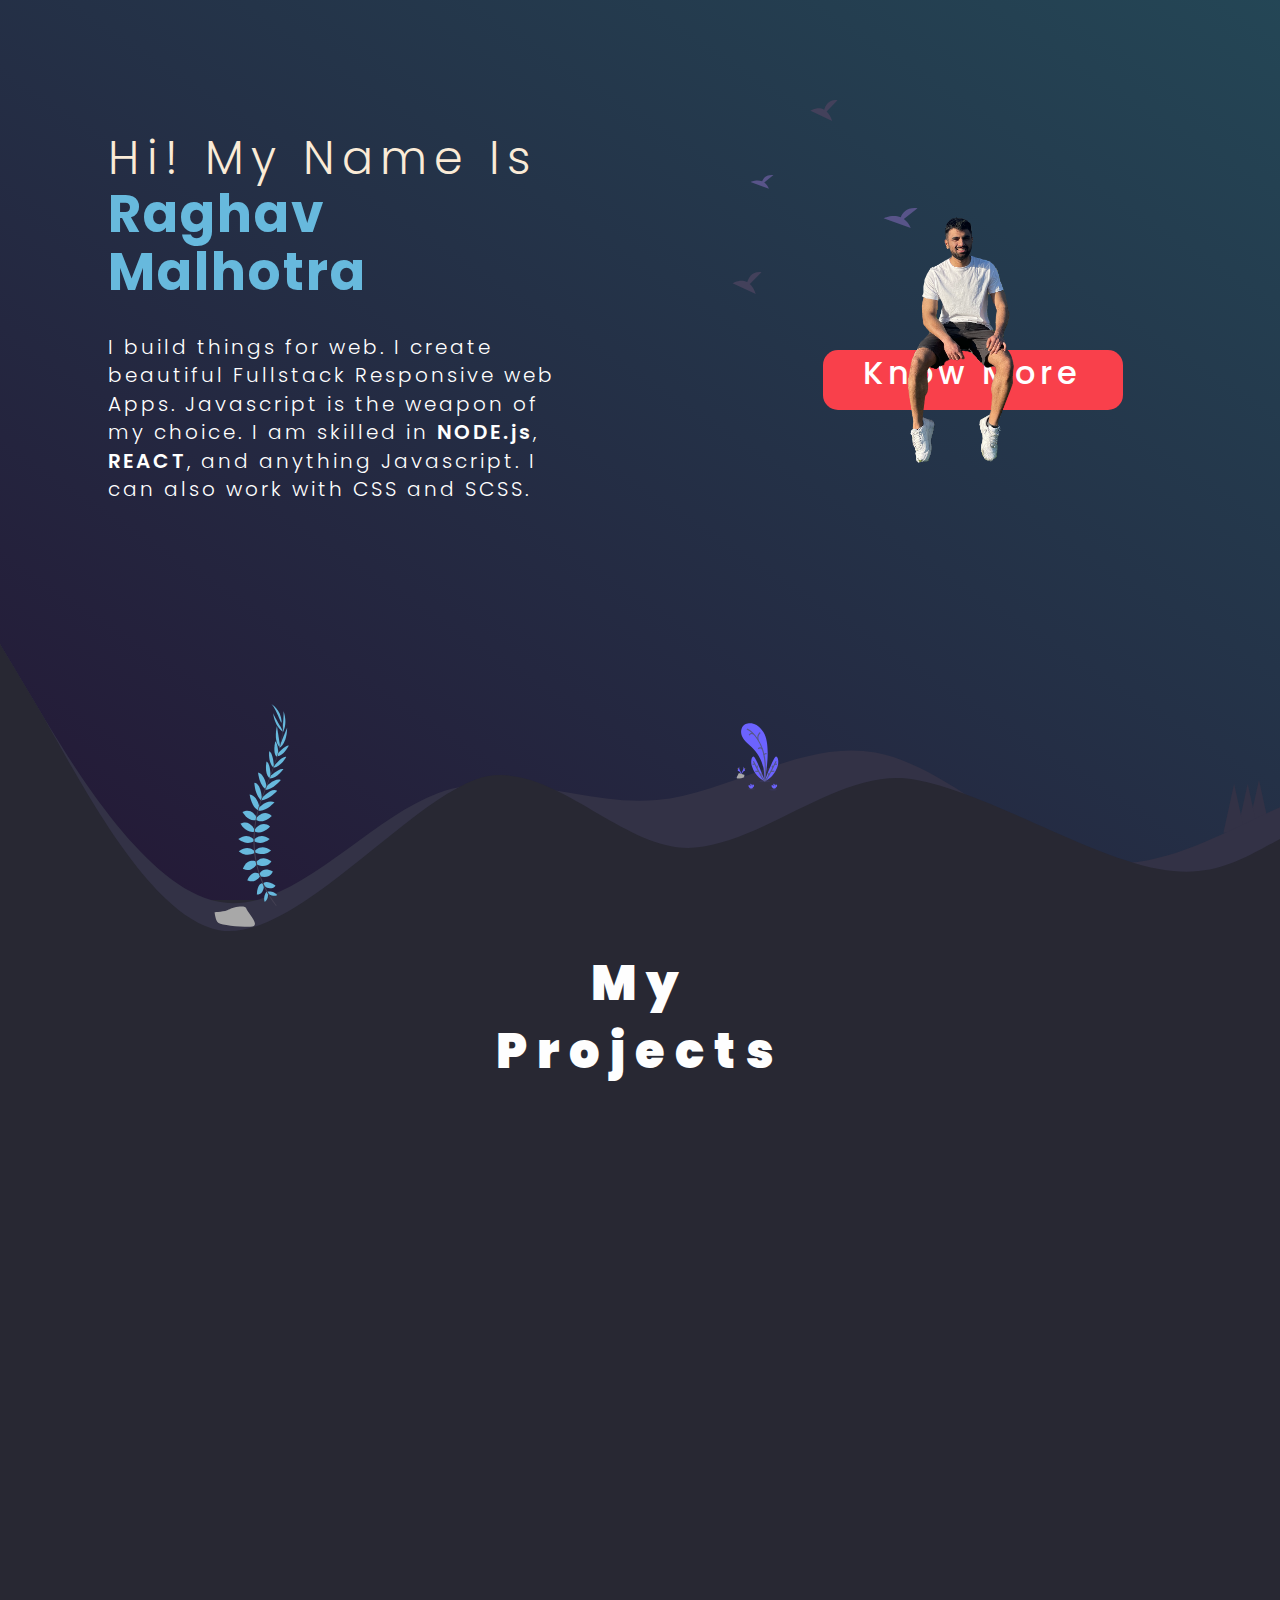
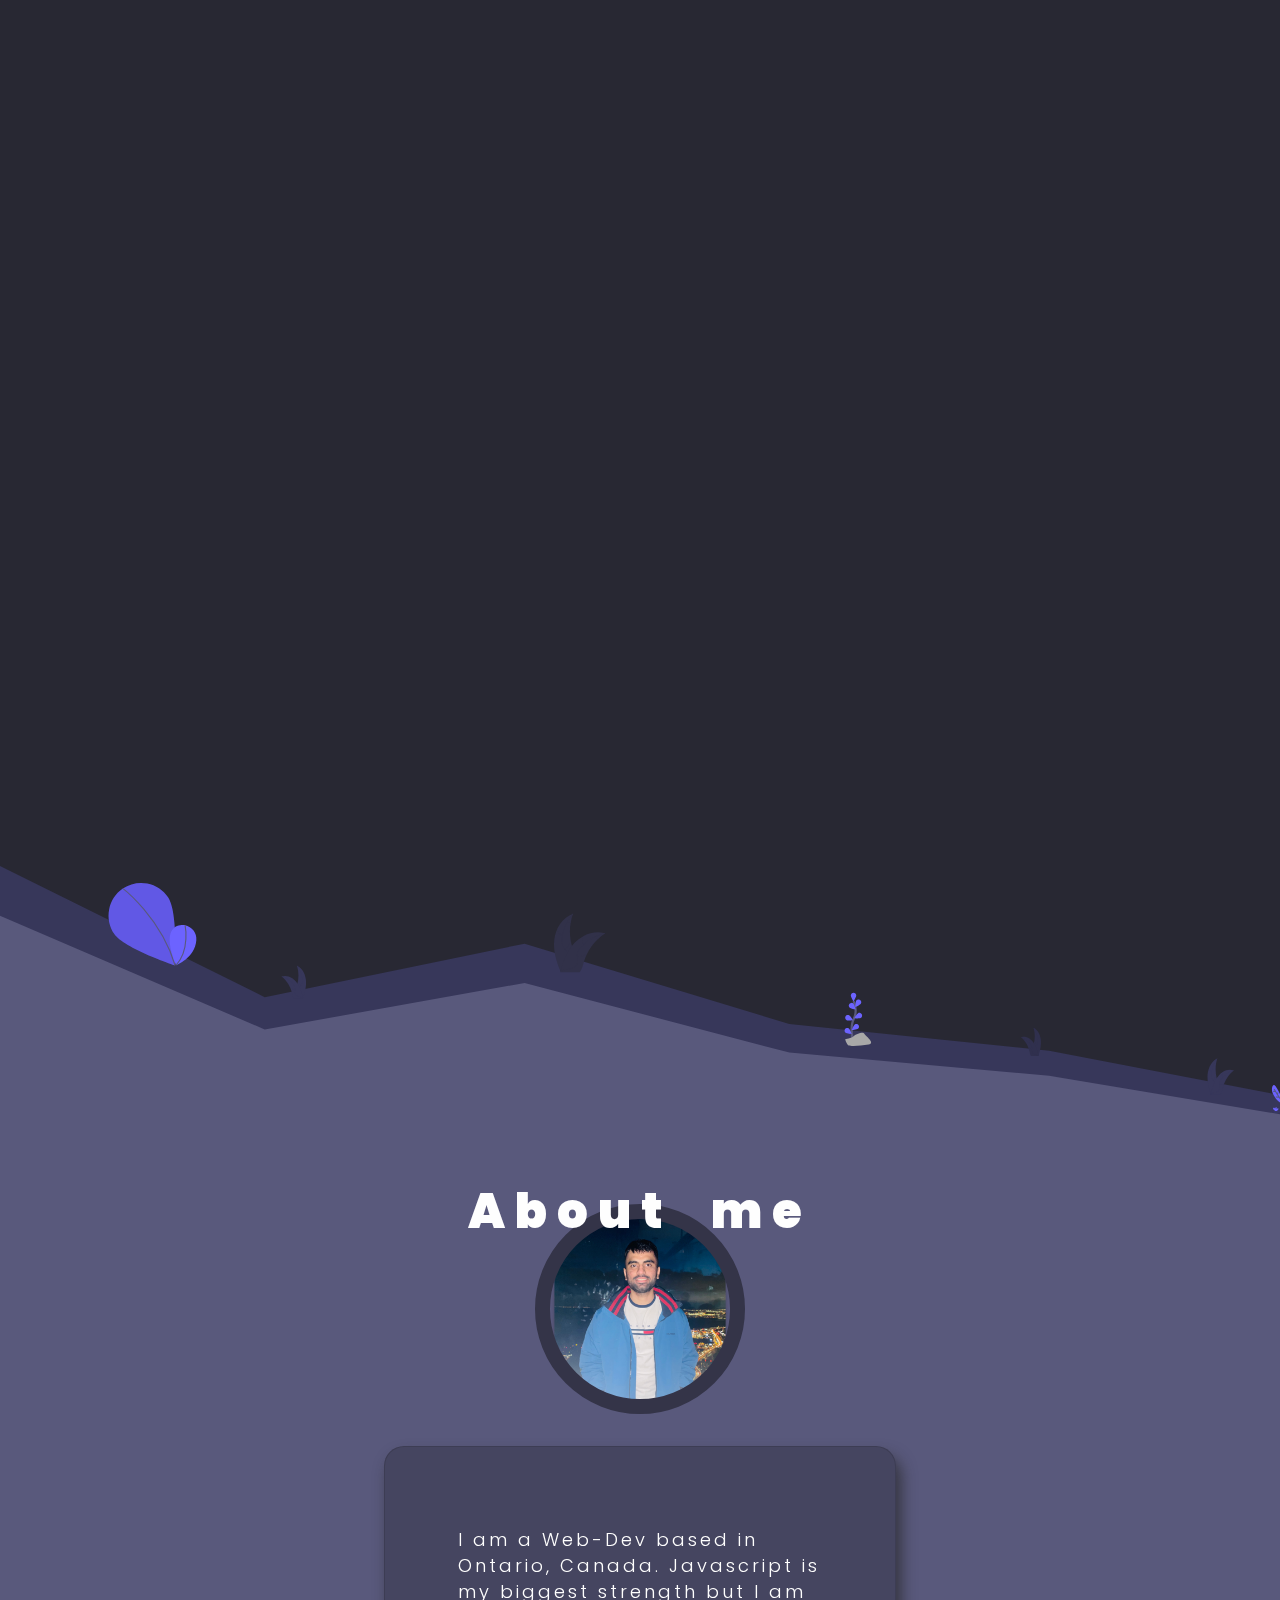
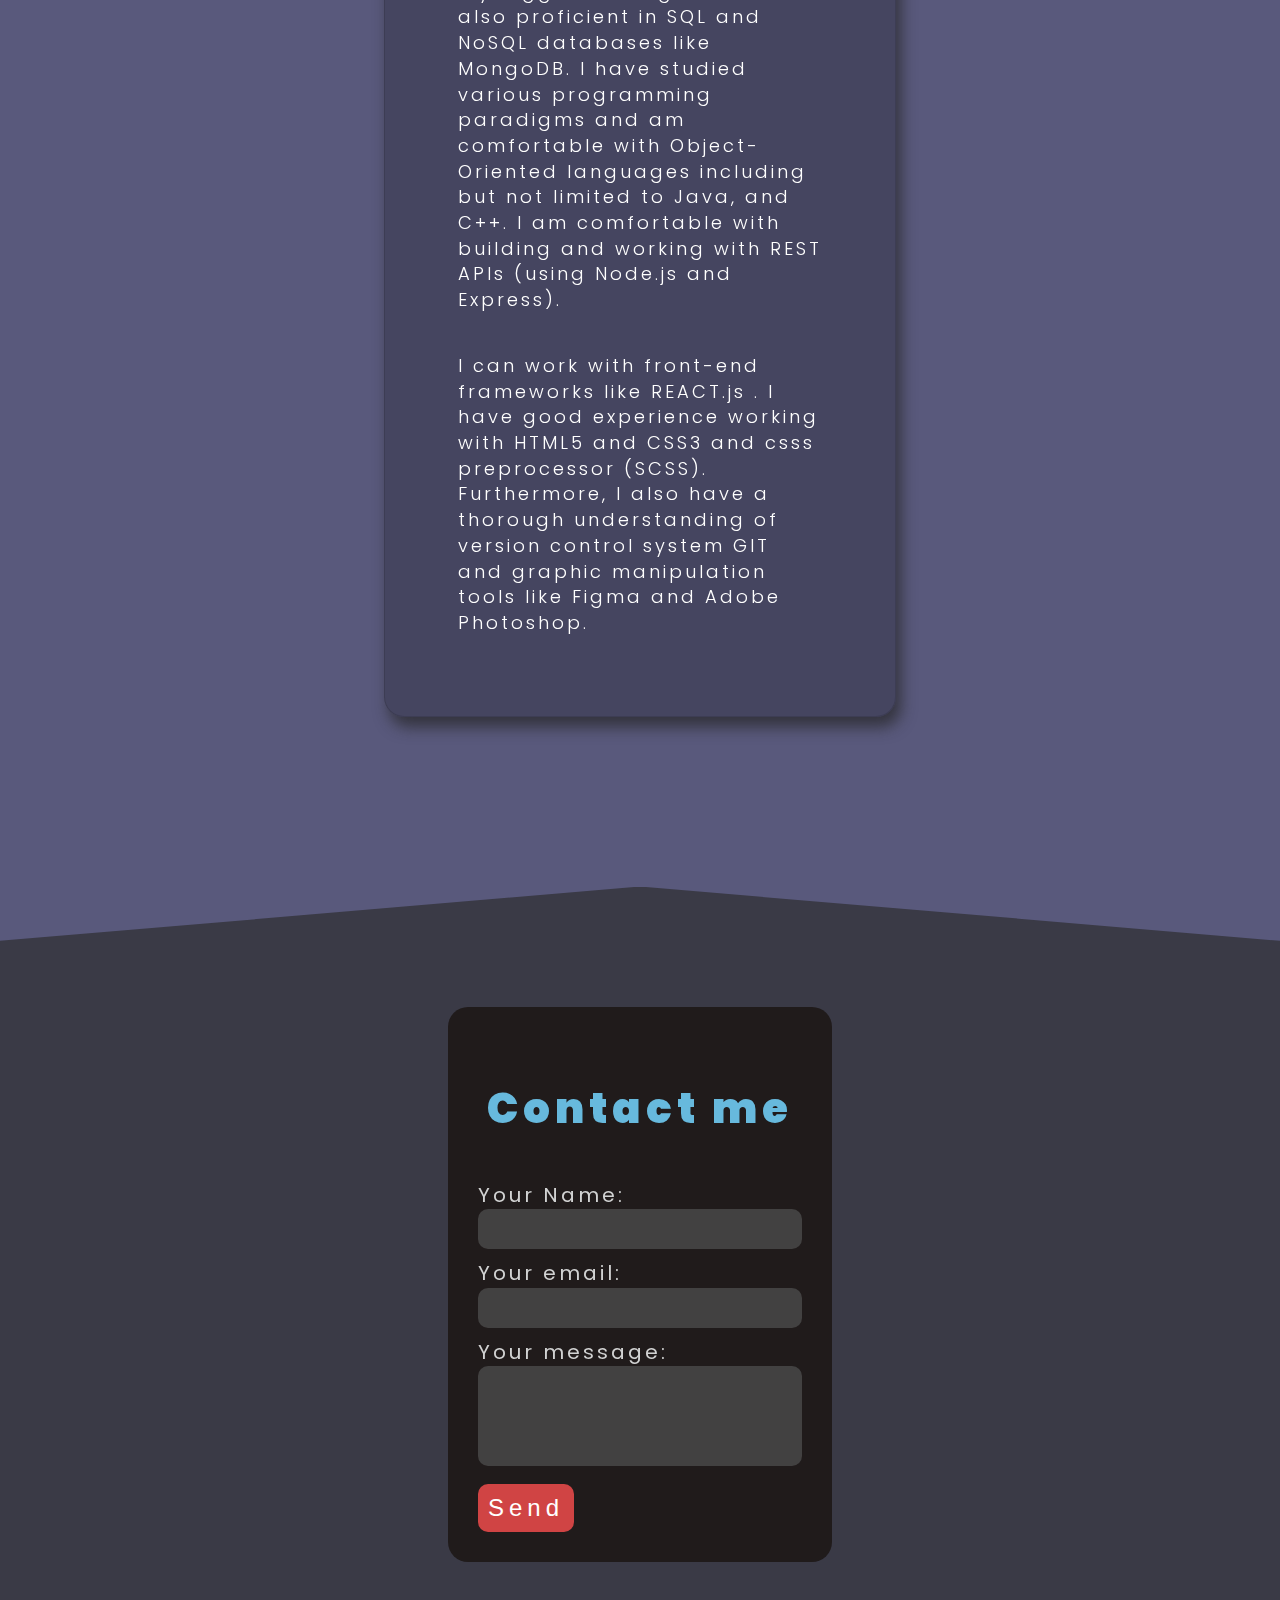
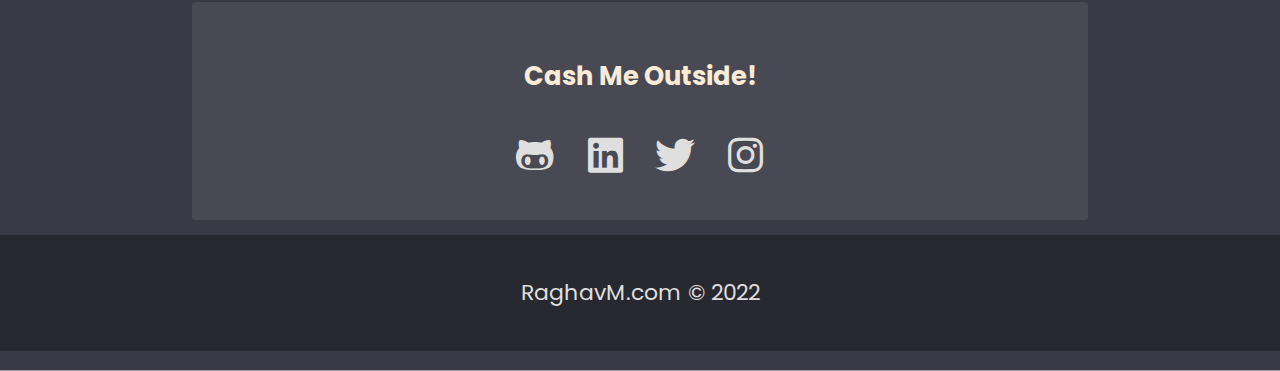
==== commit b1c837ff: "housekeeping" ====
--- a/index.html
+++ b/index.html
@@ -27,7 +27,7 @@
     <link rel="preconnect" href="https://fonts.googleapis.com" />
     <link rel="preconnect" href="https://fonts.gstatic.com" crossorigin />
     <link
-      href="https://fonts.googleapis.com/css2?family=Inter:wght@100;200;300;400;500;600;700;800;900&display=swap"
+      href="https://fonts.googleapis.com/css2?family=Poppins:ital,wght@0,100;0,200;0,300;0,400;0,500;0,600;0,700;0,800;0,900;1,300&display=swap"
       rel="stylesheet"
     />
     <link rel="stylesheet" href="./styles/style.css" />
@@ -126,10 +126,13 @@
         <section class="card" data-aos="fade-right">
           <img src="./imgs/icons/photoshop.png" alt="todo" />
           <div>
-            <h3>Photoshop clone (not really)</h3>
+            <h3>
+              Photoshop clone
+              <span class="faded-black-text"> (not really)</span>
+            </h3>
             <p>
-              React app- showcasing various CSS filters that can be applied on a
-              image giving it a photoshop.
+              React app showcasing various CSS filters that can be applied on a
+              image giving it a photoshop vibe. (works best on a Desktop)
             </p>
             <a
               href="https://raghavmalhotra.github.io/REACT_Image-filters-app"
--- a/styles/style.css
+++ b/styles/style.css
@@ -1,7 +1,7 @@
 body {
   padding: 0;
   margin: 0;
-  font-family: 'Inter', sans-serif;
+  font-family: 'Poppins', sans-serif;
   font-size: 14px;
   line-height: 1.42857143;
   scroll-behavior: smooth;
@@ -12,6 +12,7 @@
 
 html {
   scroll-behavior: smooth;
+  font-family: 'Poppins', sans-serif;
 }
 * {
   box-sizing: border-box;
@@ -70,15 +71,16 @@
   font-weight: 300;
   font-size: 46px;
   letter-spacing: 7px;
+  text-transform: capitalize;
   line-height: 55px;
   text-align: left;
 }
 
 #name {
   font-size: 52px;
-  font-weight: 900;
+  font-weight: 700;
   color: #67b9dd;
-  letter-spacing: 0px;
+  letter-spacing: 2px;
 }
 
 #text-section p {
@@ -354,6 +356,10 @@
   color: #fff;
   padding: 20px;
 }
+
+.faded-black-text {
+  color: #858585;
+}
 /* 
 #about-img {
   width: 30%;
--- a/styles/media_queries.css
+++ b/styles/media_queries.css
@@ -337,6 +337,15 @@
     top: 90;
     right: 150px;
   }
+
+  #about-box {
+    width: 90%;
+    padding: 60px 3px;
+  }
+
+  #about-box p {
+    width: 100%;
+  }
 }
 
 @media only screen and (max-width: 450px) {
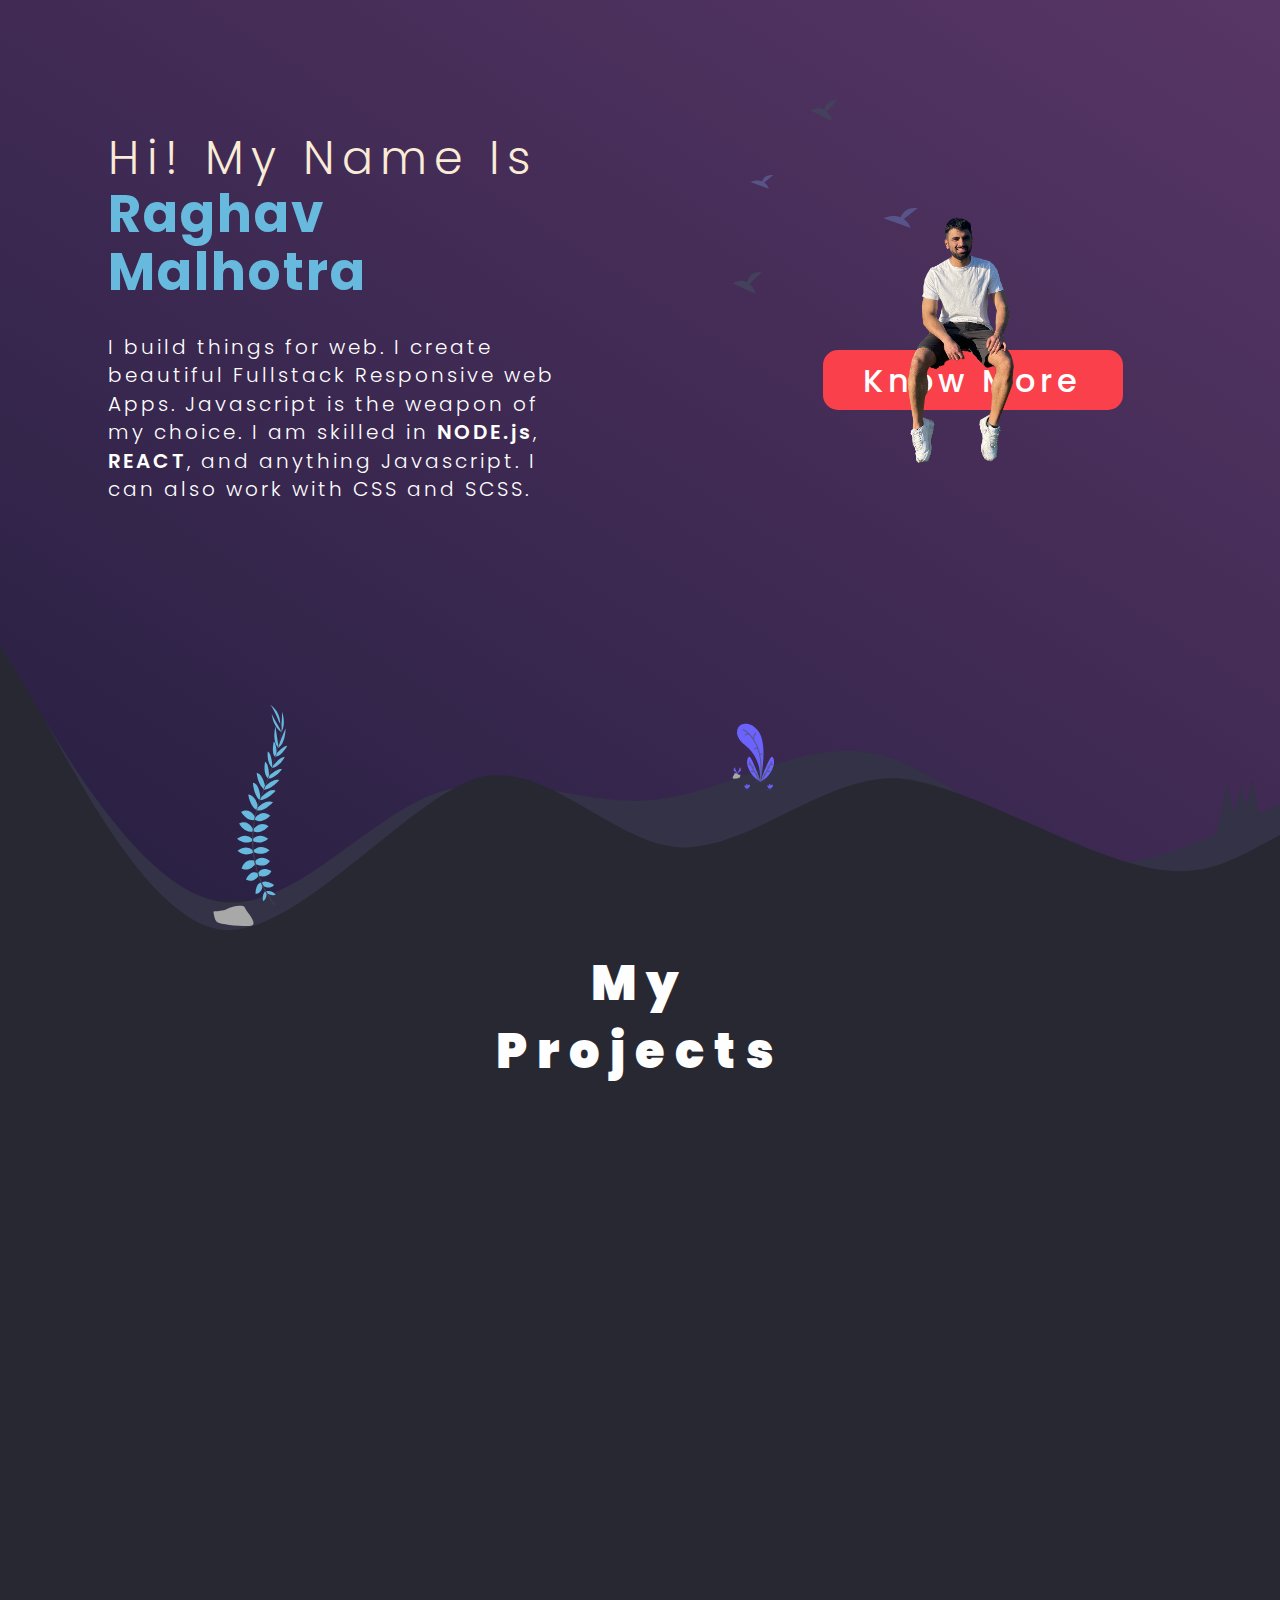
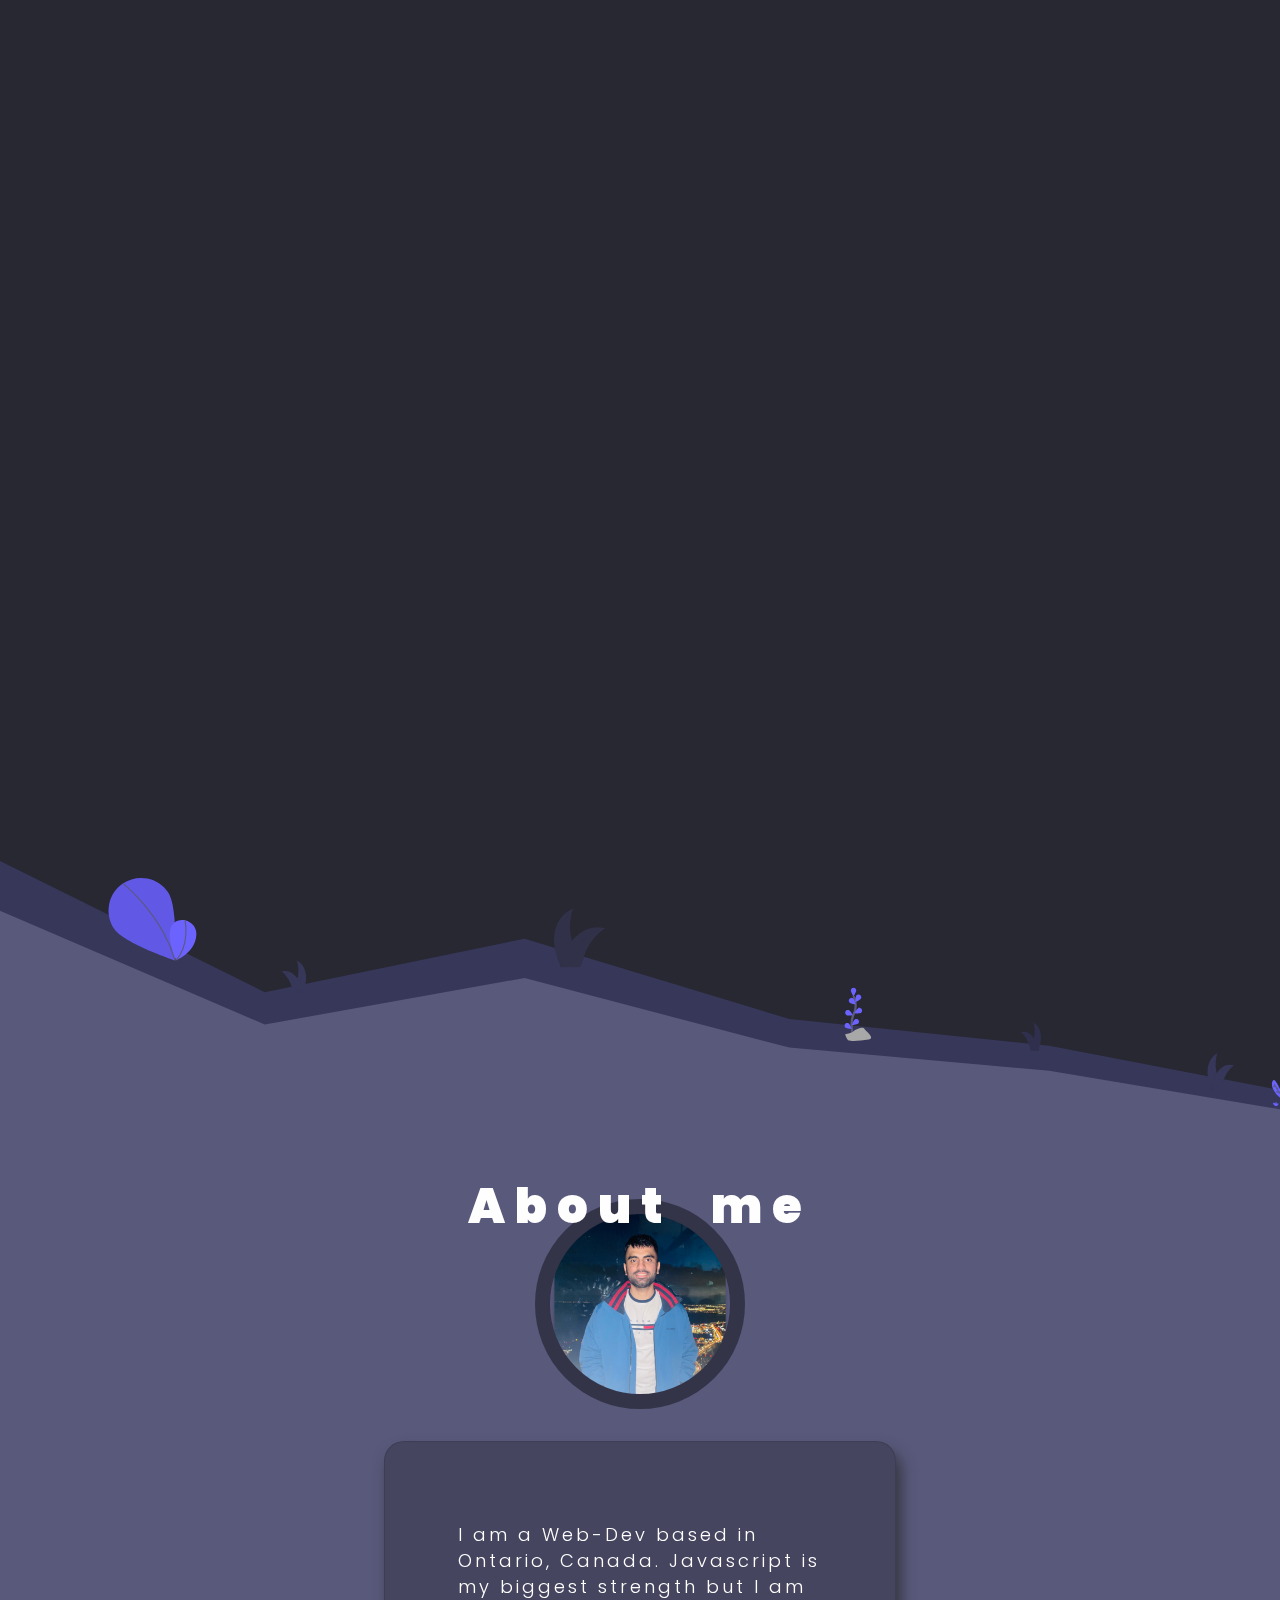
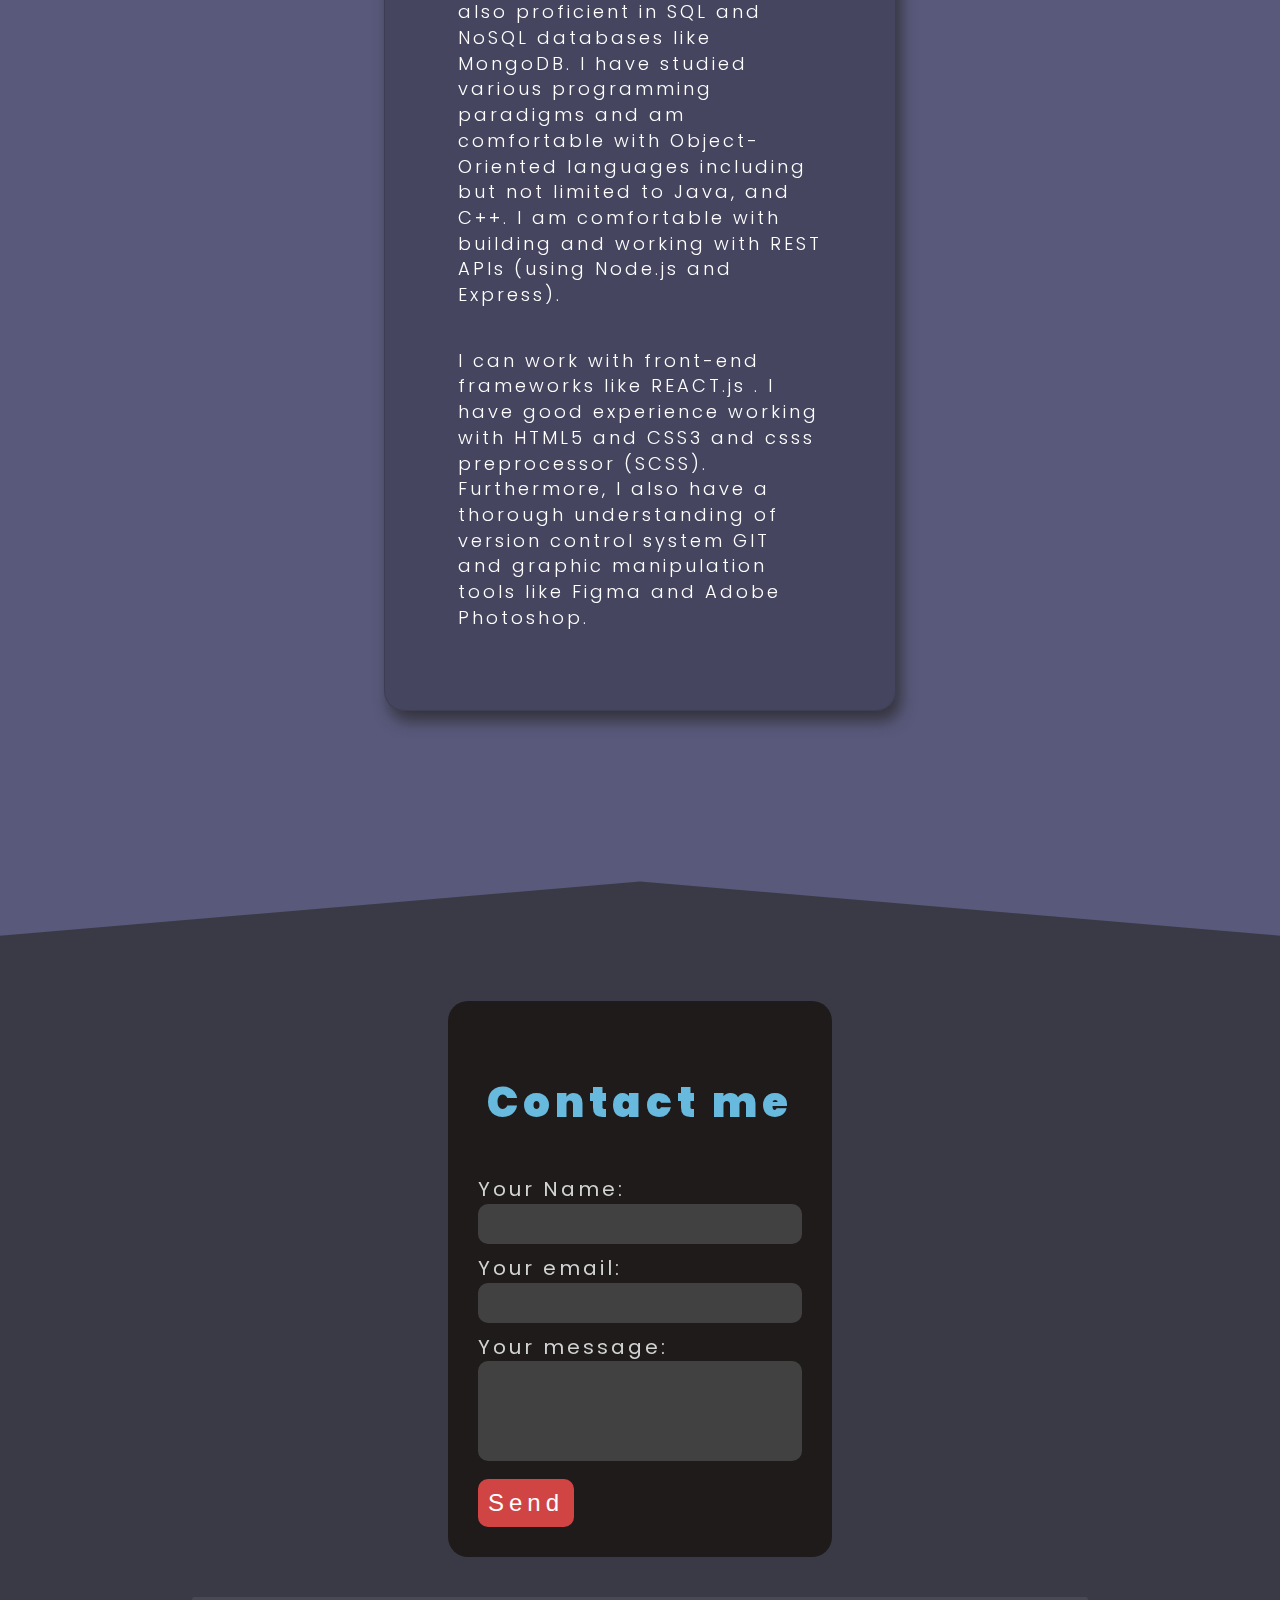
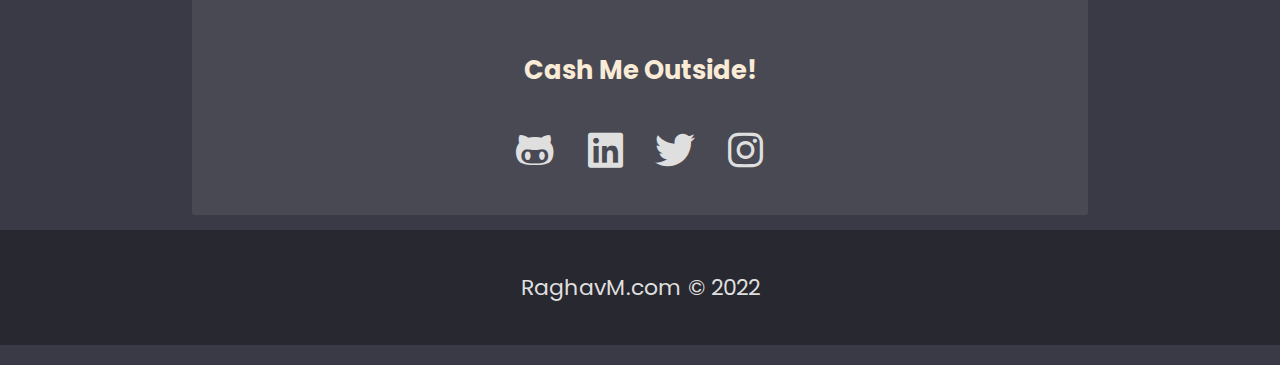
==== commit 93ae8950: "housekeeping" ====
--- a/index.html
+++ b/index.html
@@ -90,9 +90,7 @@
 
       <div class="project-container">
         <section class="card" data-aos="fade-right">
-          <img
-            src="https://images.unsplash.com/photo-1472145246862-b24cf25c4a36?ixlib=rb-1.2.1&ixid=MnwxMjA3fDB8MHxwaG90by1wYWdlfHx8fGVufDB8fHx8&auto=format&fit=crop&w=1171&q=80"
-          />
+          <img src="./imgs/icons/weather.png" />
           <div>
             <h3>Weather app</h3>
             <p>
@@ -189,21 +187,23 @@
 
       <div class="social-container">
         <h3>Cash me outside!</h3>
-        <a href="https://github.com/raghavmalhotra"
-          ><i class="fa fa-brands fa-github-alt"></i
-        ></a>
-
-        <a href="https://www.linkedin.com/in/raghav-malhotra-05211a209/"
-          ><i class="fa fa-brands fa-linkedin"></i
-        ></a>
-
-        <a href="https://twitter.com/roxtarm"
-          ><i class="fa fa-brands fa-twitter"></i
-        ></a>
-
-        <a href="https://www.instagram.com/raghav.malhotra"
-          ><i class="fa fa-brands fa-instagram"></i
-        ></a>
+        <div class="flex-container">
+          <a href="https://github.com/raghavmalhotra"
+            ><i class="fa fa-brands fa-github-alt"></i
+          ></a>
+
+          <a href="https://www.linkedin.com/in/raghav-malhotra-05211a209/"
+            ><i class="fa fa-brands fa-linkedin"></i
+          ></a>
+
+          <a href="https://twitter.com/roxtarm"
+            ><i class="fa fa-brands fa-twitter"></i
+          ></a>
+
+          <a href="https://www.instagram.com/raghav.malhotra"
+            ><i class="fa fa-brands fa-instagram"></i
+          ></a>
+        </div>
       </div>
       <footer>
         <p>RaghavM.com &copy; 2022</p>
--- a/styles/style.css
+++ b/styles/style.css
@@ -36,9 +36,9 @@
   text-align: center;
   min-height: 100vh;
   width: 100%;
-  background: linear-gradient(33deg, #222954, #240d2e, #244b59, #352c69);
+  background: linear-gradient(33deg, #171929, #1c1a3a, #5d3869, #3d5a78);
   background-size: 400% 400%;
-  animation: gradient 30s ease infinite;
+  animation: gradient 10s ease infinite;
 }
 
 .container {
@@ -79,6 +79,7 @@
 #name {
   font-size: 52px;
   font-weight: 700;
+  line-height: 55px;
   color: #67b9dd;
   letter-spacing: 2px;
 }
@@ -107,7 +108,7 @@
   background: #f9404b;
   color: #fff;
   text-decoration: none;
-
+  padding-top: 8px;
   font-weight: 500;
   font-size: 32px;
   position: relative;
@@ -141,10 +142,6 @@
   background-image: url('./../imgs/me_nobg.png');
   background-position: center;
   background-size: cover;
-}
-
-.dark-bird {
-  /* fill: red; */
 }
 
 /* ---------------------------------------- */
@@ -359,6 +356,7 @@
 
 .faded-black-text {
   color: #858585;
+  font-size: 1.2rem;
 }
 /* 
 #about-img {
@@ -456,24 +454,6 @@
   background: #e53535;
 }
 
-#instagram-app-name-box {
-  background: radial-gradient(
-    circle at 30% 107%,
-    #fdf497 0%,
-    #fdf497 5%,
-    #fd5949 45%,
-    #d6249f 60%,
-    #285aeb 90%
-  );
-}
-#instabot-text {
-  color: #ffff;
-
-  /* background-clip: text;
-  -webkit-background-clip: text;
-  -webkit-text-fill-color: transparent; */
-}
-
 .fa-brands {
   padding: 10px;
   font-size: 40px;
@@ -482,7 +462,6 @@
   text-decoration: none;
   margin: 5px 2px;
   border-radius: 50%;
-
   color: #818181;
   transition: all 0.3s;
 }
@@ -491,8 +470,8 @@
   color: #dfdfdf;
 }
 
-.fa-brands .fa-brands:hover {
-  color: #5c5c5c;
+.fa-brands:hover {
+  color: #8a8888;
 }
 
 .social-container {
@@ -570,7 +549,7 @@
 .card {
   display: grid;
   grid-template-columns: repeat(2, 1fr);
-  grid-gap: 2rem;
+  grid-gap: 1rem;
   background: #e9e7e7;
   margin-bottom: 2rem;
   text-transform: capitalize;
@@ -578,7 +557,7 @@
 .card h3 {
   bottom: 2rem;
   font-size: 2rem;
-  color: rgb(66, 65, 65);
+  color: #424141;
 }
 
 .card img {
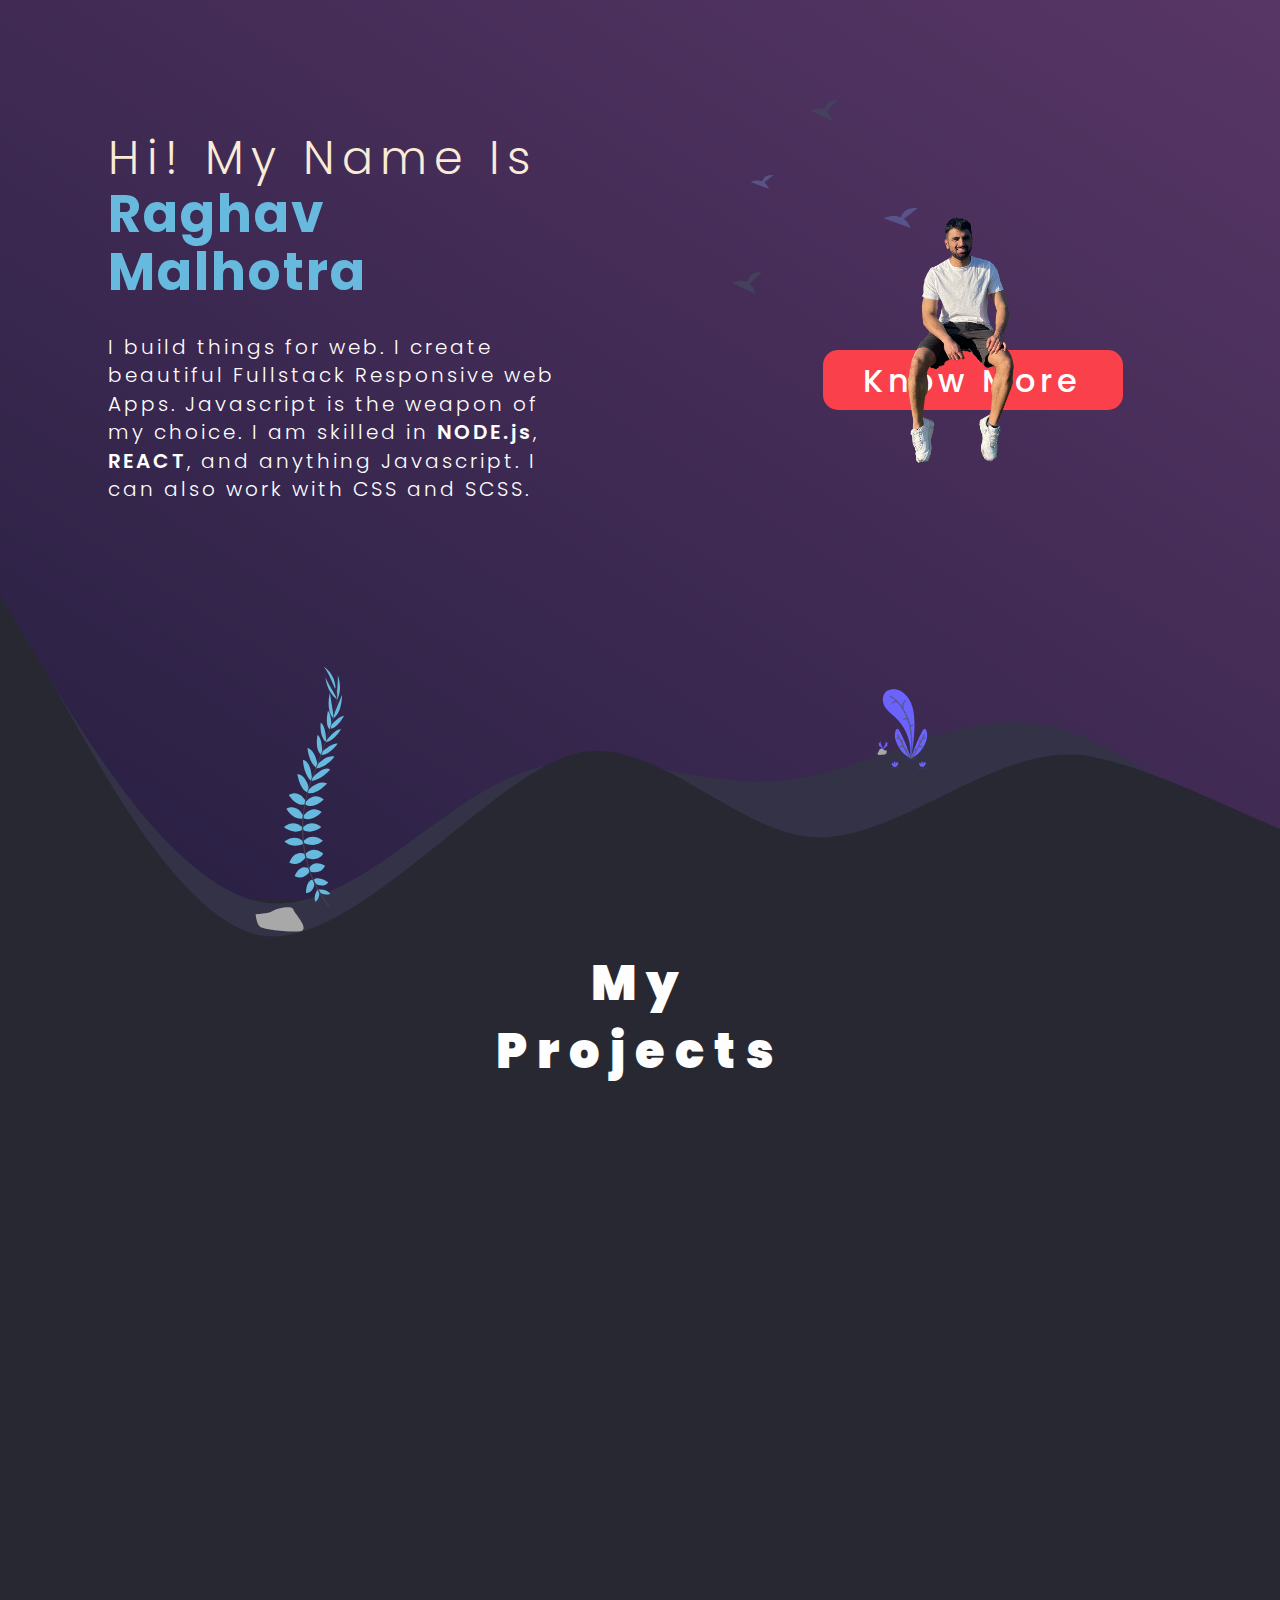
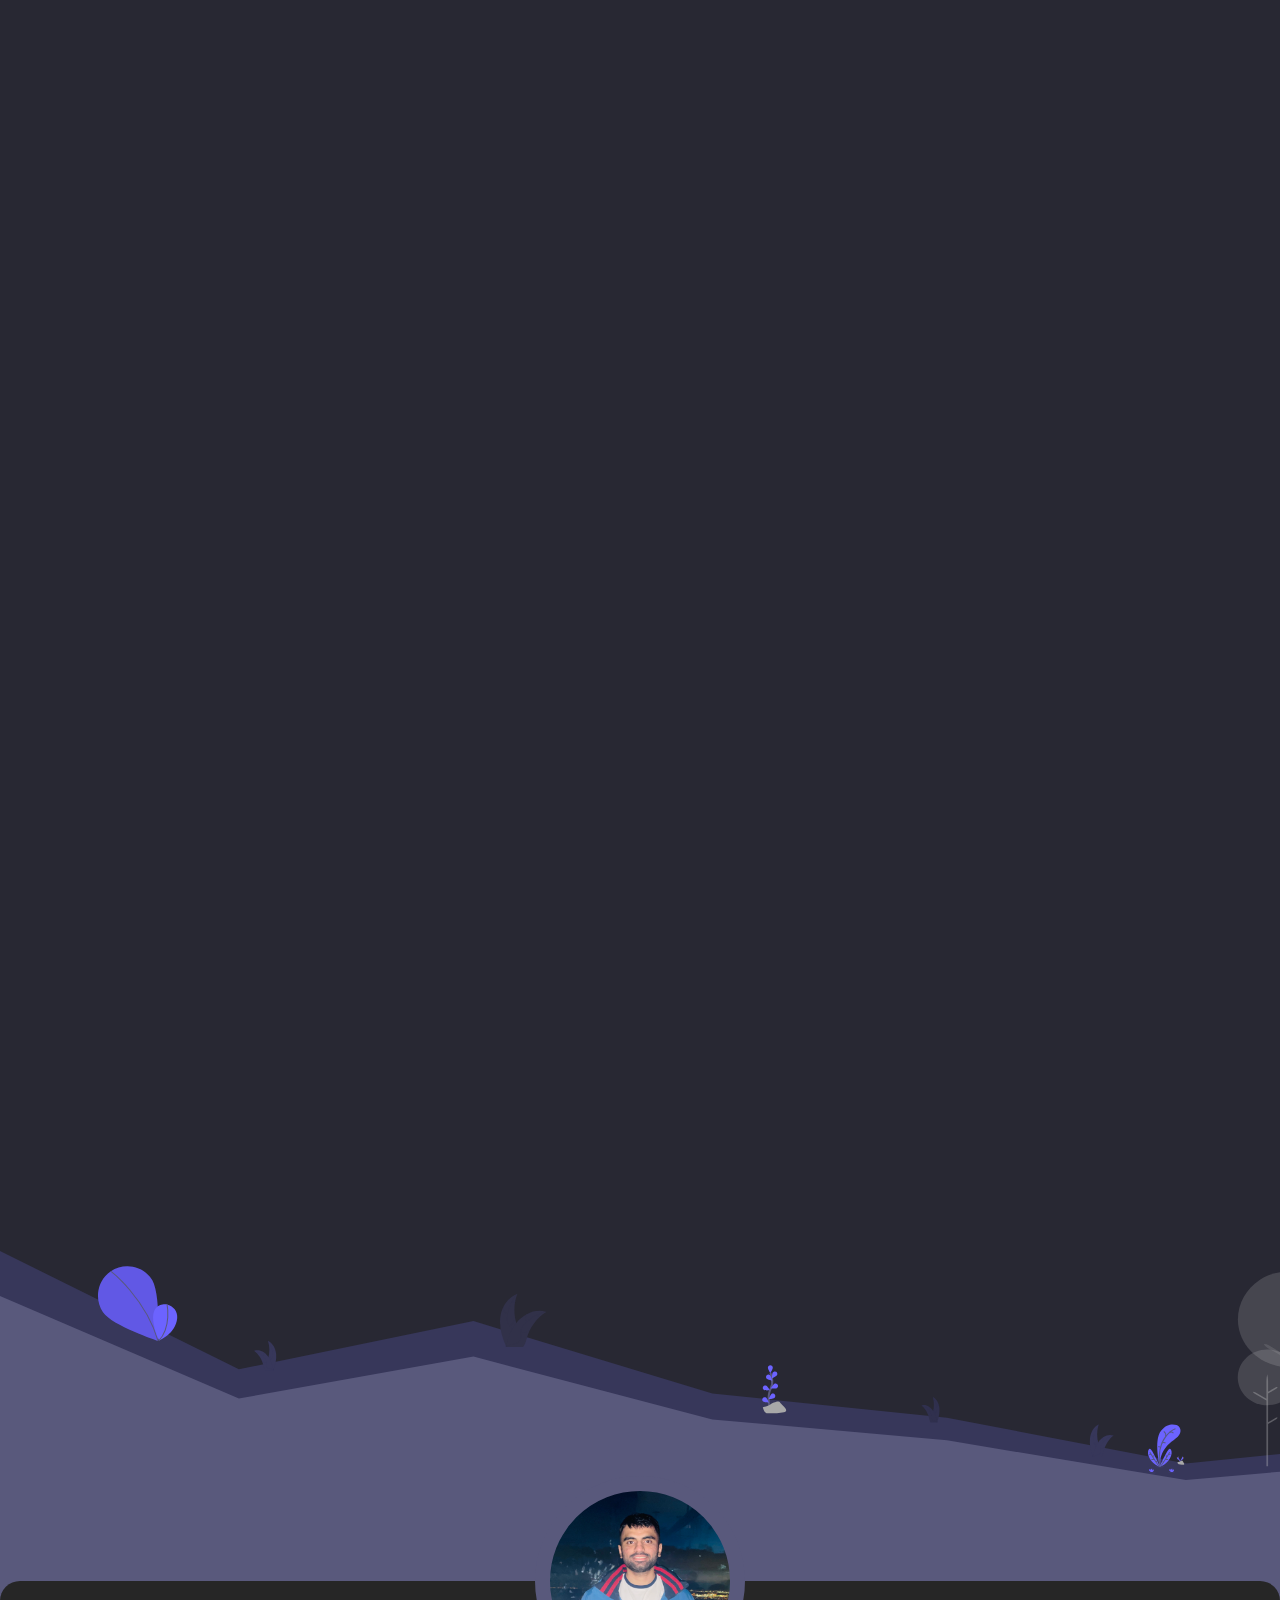
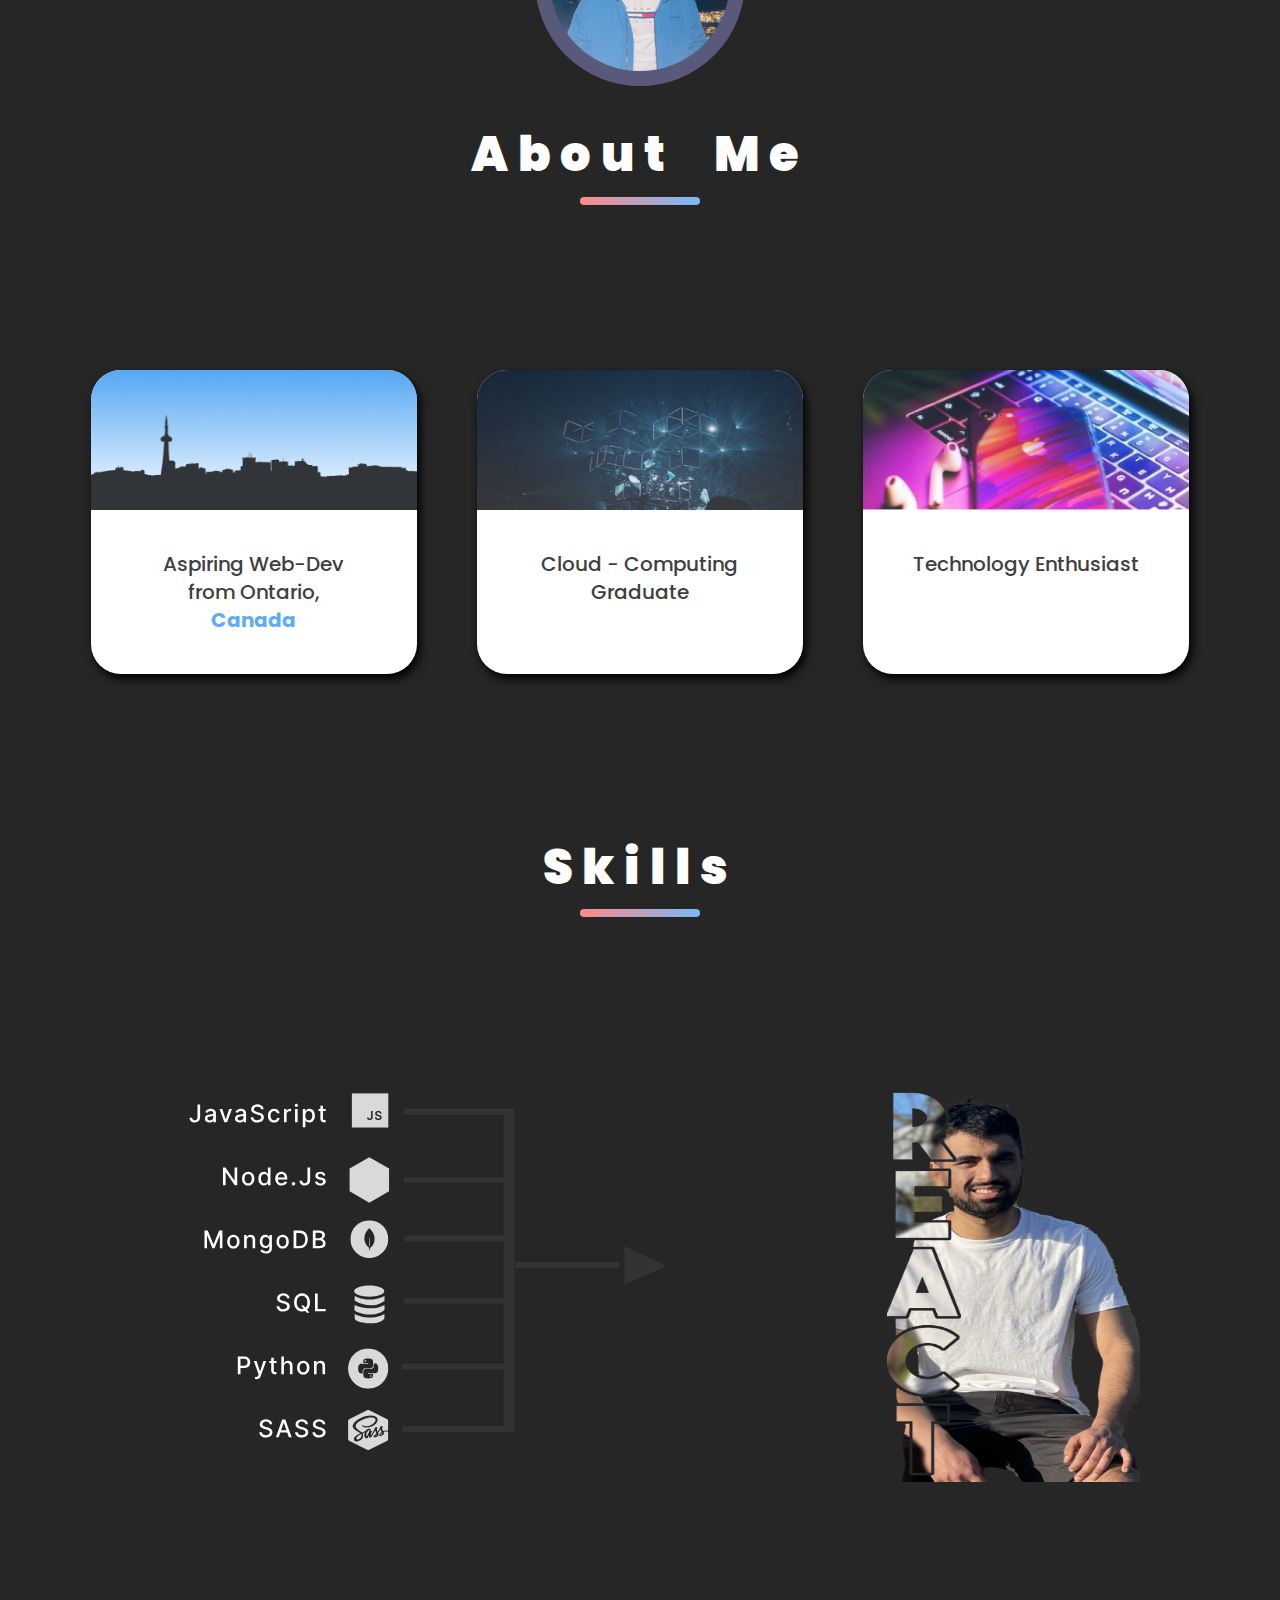
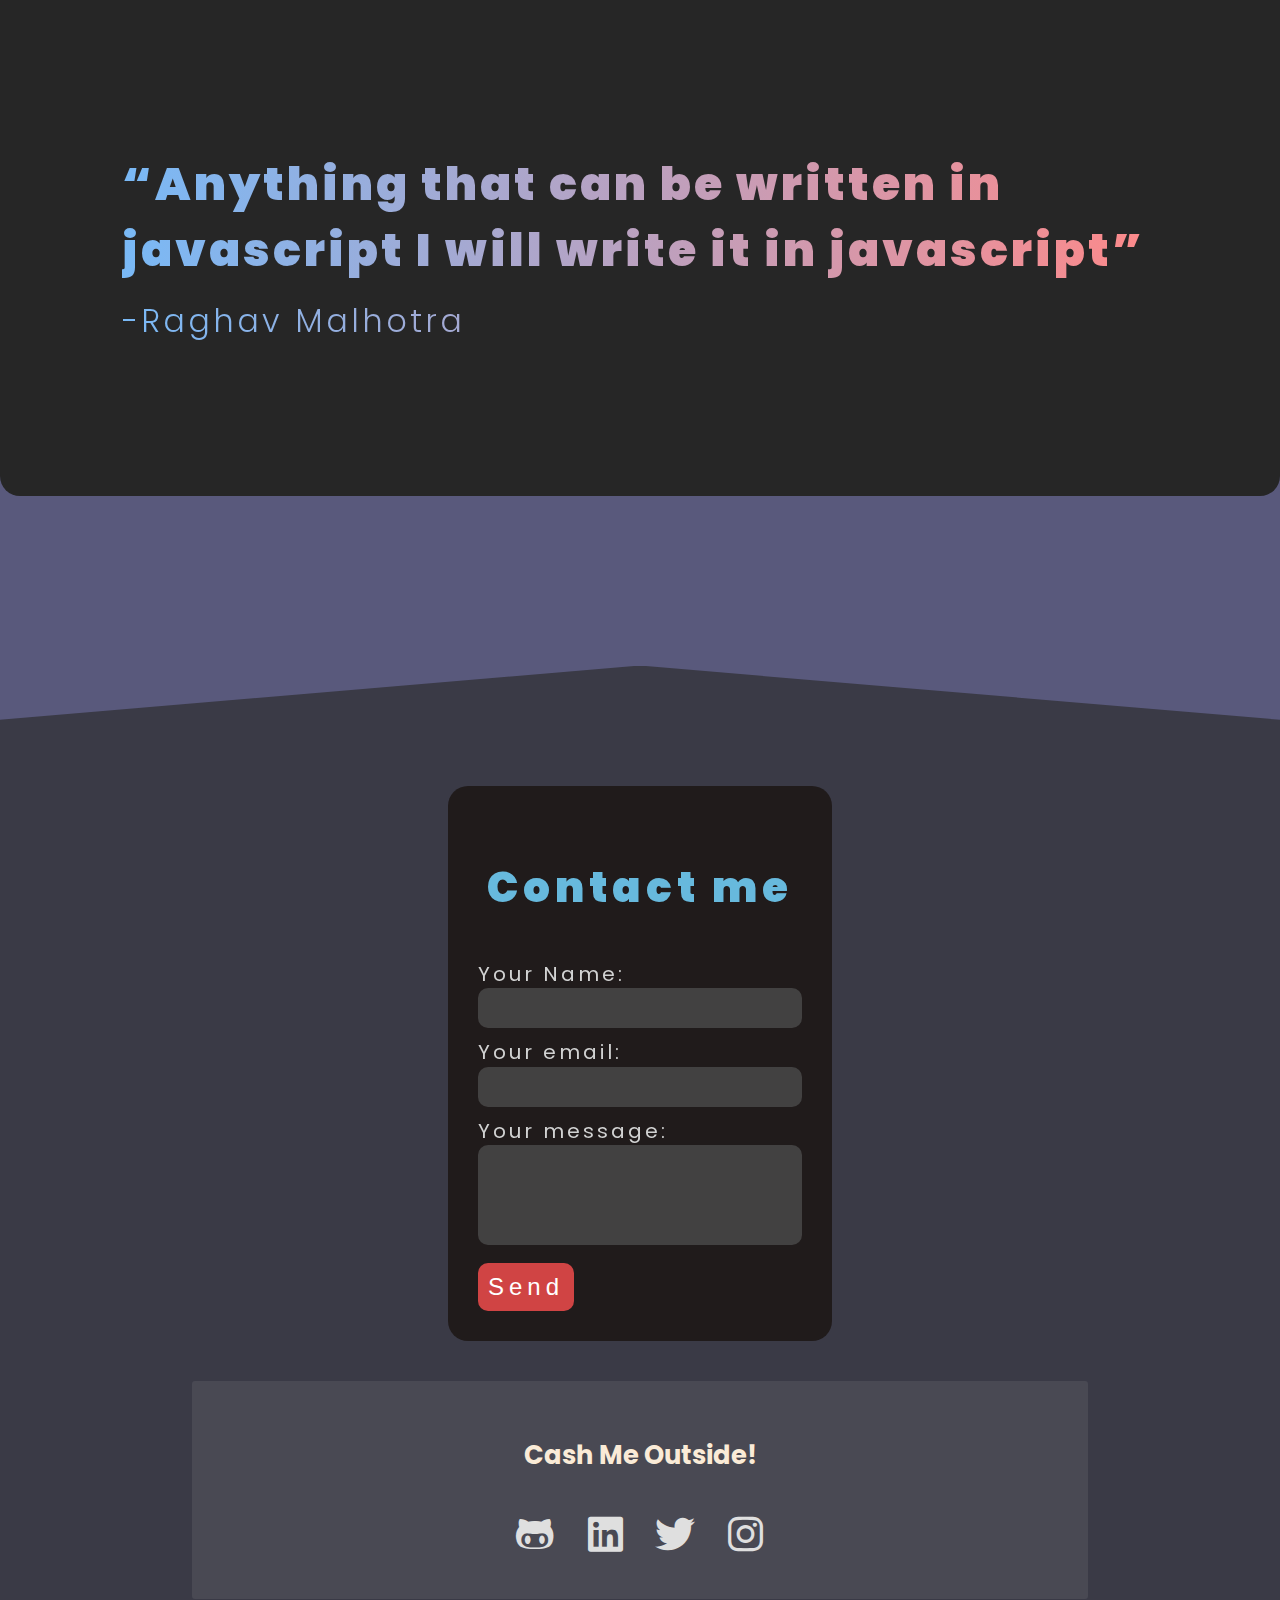
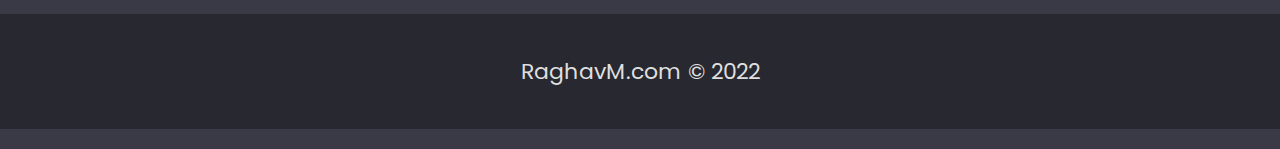
==== commit dbfa85b1: "about section changed" ====
--- a/index.html
+++ b/index.html
@@ -31,6 +31,7 @@
       rel="stylesheet"
     />
     <link rel="stylesheet" href="./styles/style.css" />
+    <link rel="stylesheet" href="./styles/about.css" />
     <link rel="stylesheet" href="./styles/media_queries.css" />
     <link href="https://unpkg.com/aos@2.3.1/dist/aos.css" rel="stylesheet" />
   </head>
@@ -67,6 +68,7 @@
             fill="#43415B"
           />
         </svg>
+
         <div id="text-section">
           <h1>Hi! My name is <span id="name">Raghav Malhotra </span></h1>
           <p class="hero-para">
@@ -143,24 +145,47 @@
     </div>
 
     <div id="section-3">
-      <h2>About me</h2>
       <div id="about-box">
-        <p>
-          I am a Web-Dev based in Ontario, Canada. Javascript is my biggest
-          strength but I am also proficient in SQL and NoSQL databases like
-          MongoDB. I have studied various programming paradigms and am
-          comfortable with Object-Oriented languages including but not limited
-          to Java, and C++. I am comfortable with building and working with REST
-          APIs (using Node.js and Express).
-        </p>
-
-        <p>
-          I can work with front-end frameworks like REACT.js . I have good
-          experience working with HTML5 and CSS3 and csss preprocessor (SCSS).
-          Furthermore, I also have a thorough understanding of version control
-          system GIT and graphic manipulation tools like Figma and Adobe
-          Photoshop.
-        </p>
+        <h2>About me</h2>
+
+        <div class="grid-container">
+          <div class="about-card" id="card-1">
+            <div class="img-section">
+              <img src="./imgs/about/toronto_skyline.png" alt="" />
+            </div>
+            <p>
+              Aspiring Web-Dev from Ontario, <br />
+              <span class="canada">Canada</span>
+            </p>
+          </div>
+          <div class="about-card" id="card-2">
+            <div class="img-section">
+              <img src="./imgs/about/tech.png" alt="" />
+            </div>
+            <p>Cloud - Computing Graduate</p>
+          </div>
+          <div class="about-card" id="card-3">
+            <div class="img-section">
+              <img src="./imgs/about/gadgets.png" alt="" />
+            </div>
+            <p>Technology Enthusiast</p>
+          </div>
+        </div>
+
+        <h2 class="mt-med">Skills</h2>
+
+        <div class="grid-container-2">
+          <img src="./imgs/about/skills.svg" alt="programming_skills" />
+          <img src="./imgs/about/react.png" alt="raghav_react" id="img-me" />
+        </div>
+
+        <div id="quote-box">
+          <p>
+            “Anything that can be written in javascript I will write it in
+            javascript” <br />
+            <span id="sb">-Raghav Malhotra</span>
+          </p>
+        </div>
       </div>
     </div>
 
--- a/styles/style.css
+++ b/styles/style.css
@@ -154,7 +154,7 @@
   color: antiquewhite;
   padding: 10px 0 150px 0;
   text-align: center;
-  padding-bottom: 300px;
+  padding-bottom: 600px;
   position: relative;
 }
 
@@ -199,6 +199,7 @@
   width: 400px;
   left: 50%;
   transform: translateX(-50%);
+  margin-bottom: 10rem;
 }
 
 h2 .underline {
@@ -277,7 +278,7 @@
   box-sizing: border-box;
   background: #59597c;
   color: antiquewhite;
-  padding: 10px 0 350px 0;
+  padding: 100px 0 350px 0;
   text-align: center;
   position: relative;
   z-index: 3;
@@ -286,11 +287,11 @@
 #section-3::after {
   position: absolute;
   left: 0;
-  top: -25%;
+  top: -10%;
 
   content: '';
   width: 100vw;
-  height: 25%;
+  height: 300px;
   z-index: -1;
   background-image: url('./../imgs/transition_layer2.svg');
   background-repeat: no-repeat;
@@ -308,51 +309,6 @@
   background-repeat: no-repeat;
   background-size: cover;
 } */
-
-#about-box::after {
-  content: '';
-  width: 180px;
-  height: 180px;
-  position: absolute;
-  transform: translateX(-50%);
-  top: -28%;
-  left: 50%;
-  border: 15px solid #343448;
-  border-radius: 1000px;
-  background-image: url(../imgs/raghav.png);
-  background-repeat: no-repeat;
-  background-size: cover;
-}
-
-#about-box {
-  margin-top: 100px;
-  width: 40%;
-  margin: auto;
-  display: table;
-  border-radius: 20px;
-  margin-top: 200px;
-  position: relative;
-  box-sizing: border-box;
-  /* background: #0000006b; */
-  padding: 60px 30px;
-  box-shadow: 5px 10px 15px #262525b7;
-
-  background: rgba(11, 11, 11, 0.25);
-  -webkit-backdrop-filter: blur(10px);
-  backdrop-filter: blur(10px);
-  border: 1px solid rgba(11, 11, 11, 0.125);
-}
-
-#about-box p {
-  font-size: 18px;
-  font-weight: 300;
-  text-align: left;
-  letter-spacing: 3px;
-  width: 90%;
-  margin: auto;
-  color: #fff;
-  padding: 20px;
-}
 
 .faded-black-text {
   color: #858585;
@@ -553,6 +509,9 @@
   background: #e9e7e7;
   margin-bottom: 2rem;
   text-transform: capitalize;
+  border-radius: 20px;
+  overflow: hidden;
+  /* max-height: 400px; */
 }
 .card h3 {
   bottom: 2rem;
@@ -561,7 +520,7 @@
 }
 
 .card img {
-  height: 400px;
+  height: 100%;
 }
 
 .card > div {
@@ -574,7 +533,7 @@
 
 .btn {
   display: inline-block;
-  background: #000;
+  background: #1e1d1d;
   color: #e9e7e7;
   padding: 0.9rem;
   margin-top: 2rem;
@@ -582,6 +541,15 @@
   cursor: pointer;
   text-decoration: none;
   text-transform: capitalize;
+  border-radius: 5px;
+  transition: all 0.3s;
+  border: 3px solid #1e1d1d00;
+}
+
+.btn:hover {
+  background: transparent;
+  border: 3px solid #1e1d1d;
+  color: #1e1d1d;
 }
 
 .card p {
--- a/styles/about.css
+++ b/styles/about.css
@@ -0,0 +1,155 @@
+#about-box::after {
+  content: '';
+  width: 180px;
+  height: 180px;
+  position: absolute;
+  transform: translateX(-50%);
+  top: -5%;
+  left: 50%;
+  border: 15px solid #59597c;
+  border-radius: 1000px;
+  background-image: url(../imgs/raghav.png);
+  background-repeat: no-repeat;
+  background-size: 120% 120%;
+  background-position-x: -20px;
+}
+
+#about-box {
+  background: #262626;
+  max-width: 1300px;
+  min-height: 90vh;
+  color: #ffff;
+  margin: auto;
+  border-radius: 20px;
+  padding: 100px 30px;
+  position: relative;
+}
+
+#about-box > h2 {
+  position: relative;
+  text-transform: capitalize;
+}
+.mt-med {
+  margin-top: 140px;
+}
+#about-box > h2::after {
+  content: '';
+  height: 8px;
+  position: absolute;
+  width: 120px;
+  background-image: linear-gradient(to right, #fe8989, #79b9f6);
+  left: 50%;
+  top: 110%;
+  border-radius: 10px;
+  transform: translateX(-50%);
+}
+
+.grid-container,
+.grid-container-2 {
+  width: 95%;
+  margin: auto;
+  display: flex;
+  justify-content: space-between;
+}
+
+.grid-container-2 {
+  width: 100%;
+}
+
+.grid-container > .about-card {
+  background: #fff;
+
+  border-radius: 30px;
+  flex: 1;
+  margin: 20px 30px;
+  /* min-height: 300px; */
+  overflow: hidden;
+  box-shadow: 3px 5px 10px rgb(0, 0, 0);
+  transition: all 0.3s;
+}
+
+.grid-container-2 > img {
+  flex: 1;
+  height: 400px;
+  width: auto;
+  margin: 20px 110px;
+}
+
+#quote-box {
+  width: 85%;
+  margin: auto;
+  margin-top: 250px;
+}
+
+#quote-box p {
+  font-weight: 900;
+  font-size: 46px;
+  letter-spacing: 3px;
+  text-align: left;
+
+  /* font-size: 72px; */
+  background: -webkit-linear-gradient(right, #fe8989, #79b9f6);
+  -webkit-background-clip: text;
+  -webkit-text-fill-color: transparent;
+}
+#sb {
+  font-weight: 300;
+  margin-top: 30px;
+  font-size: 32px;
+}
+
+.grid-container > .about-card:hover {
+  transform: scale(1.1);
+}
+
+.grid-container > .about-card .img-section {
+  height: 140px;
+}
+
+.grid-container > .about-card .img-section img {
+  height: 100%;
+}
+
+.grid-container > .about-card p {
+  font-weight: 500;
+  font-size: 20px;
+  color: #3f3f3f;
+  width: 70%;
+
+  margin: 40px auto;
+  line-height: 28px;
+}
+
+.canada {
+  color: #5facf4;
+  font-weight: 700;
+}
+
+@media (max-width: 1200px) {
+  .grid-container-2 > img {
+    height: 380px;
+
+    margin: 20px 80px;
+  }
+}
+
+@media (max-width: 1070px) {
+  .grid-container-2 > img {
+    height: 340px;
+
+    margin: 20px 40px;
+  }
+}
+
+@media (max-width: 768px) {
+  .grid-container,
+  .grid-container-2 {
+    flex-direction: column;
+  }
+
+  #img-me {
+    width: 60%;
+    margin-top: 20px;
+    margin: auto;
+  }
+}
--- a/styles/media_queries.css
+++ b/styles/media_queries.css
@@ -16,8 +16,8 @@
   }
 
   #section-3::after {
-    top: -17%;
-    height: 18%;
+    top: -9%;
+    height: 250px;
   }
 }
 
@@ -27,8 +27,7 @@
     height: 25%;
   }
 
-  #form-box,
-  #about-box {
+  #form-box {
     width: 50%;
   }
 }
@@ -37,14 +36,6 @@
   .transition-layer2 {
     top: -25%;
     height: 25%;
-  }
-  #about-box {
-    width: 70%;
-    padding: 60px 20px;
-  }
-
-  #about-box::after {
-    top: -30%;
   }
 
   #section2::after {
@@ -73,32 +64,22 @@
     padding-bottom: 200px;
   }
 
-  #about-box::after {
-    top: -30%;
-  }
-
-  #section-3::after {
-    top: -14%;
-    height: 14%;
+  #section-3::after {
+    top: -6%;
+    height: 170px;
   }
 }
 
 @media only screen and (max-width: 1040px) {
-  #about-box {
-    width: 80%;
-  }
 }
 
 @media only screen and (max-width: 1040px) {
-  #about-box {
-    width: 90%;
-    padding: 60px 5px;
-  }
 }
 
 @media only screen and (max-width: 870px) {
   .container {
     padding: 60px 0px;
+    max-width: 1100px;
   }
   #section1 {
     height: 110vh;
@@ -129,6 +110,7 @@
     height: 80vw;
     margin-top: 120px;
   }
+
   #text-section {
     width: 80vw;
   }
@@ -206,8 +188,8 @@
     width: 70%;
   }
 
-  #about-box::after {
-    top: -24%;
+  .card {
+    max-height: 1000px;
   }
 }
 
@@ -215,10 +197,6 @@
   .transition-layer2 {
     top: -12%;
     height: 16%;
-  }
-
-  #about-box::after {
-    top: -20%;
   }
 
   #section1 {
@@ -338,11 +316,6 @@
     right: 150px;
   }
 
-  #about-box {
-    width: 90%;
-    padding: 60px 3px;
-  }
-
   #about-box p {
     width: 100%;
   }
@@ -380,10 +353,6 @@
     margin-top: 30px;
     border-radius: 10px;
   }
-
-  #about-box::after {
-    top: -14%;
-  }
 }
 
 @media only screen and (max-width: 400px) {
@@ -396,8 +365,8 @@
   }
 
   #section-3::after {
-    top: -3.5%;
-    height: 4%;
+    top: -2%;
+    height: 120px;
   }
 
   #section2::after {
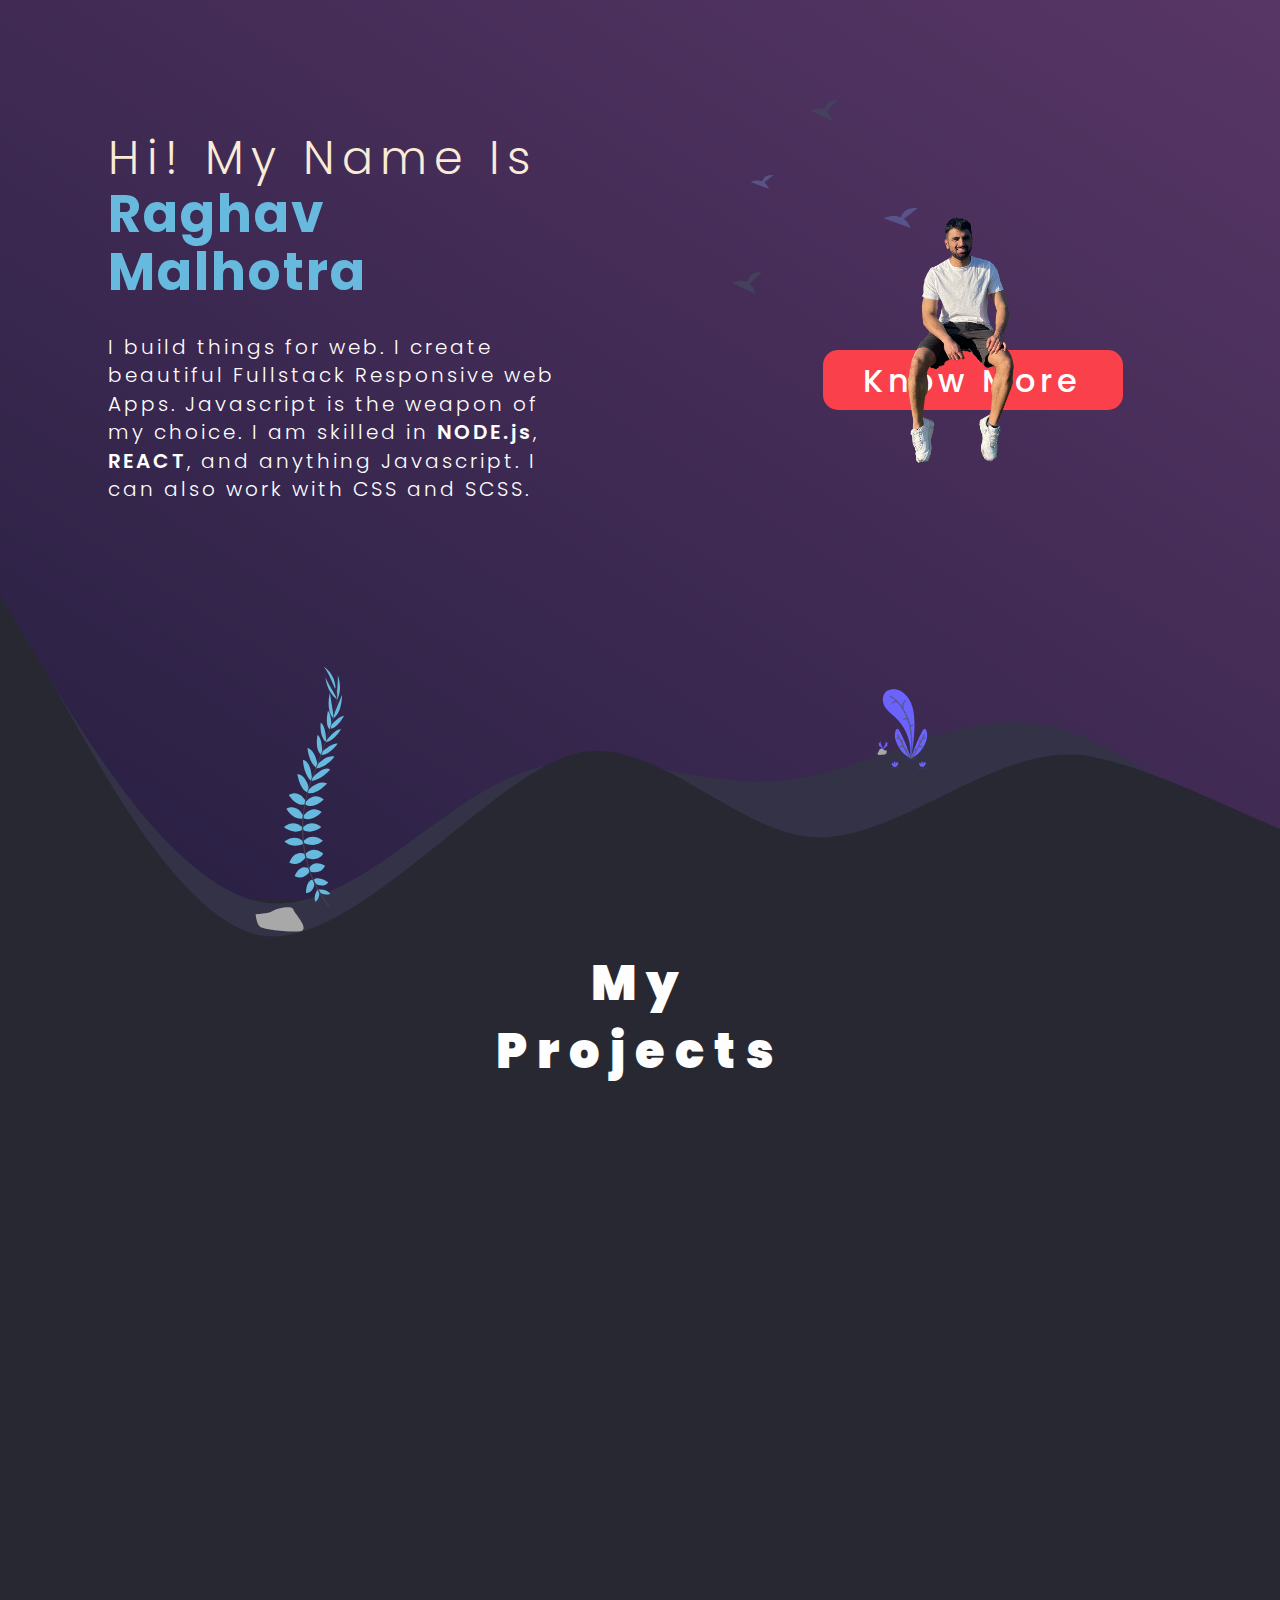
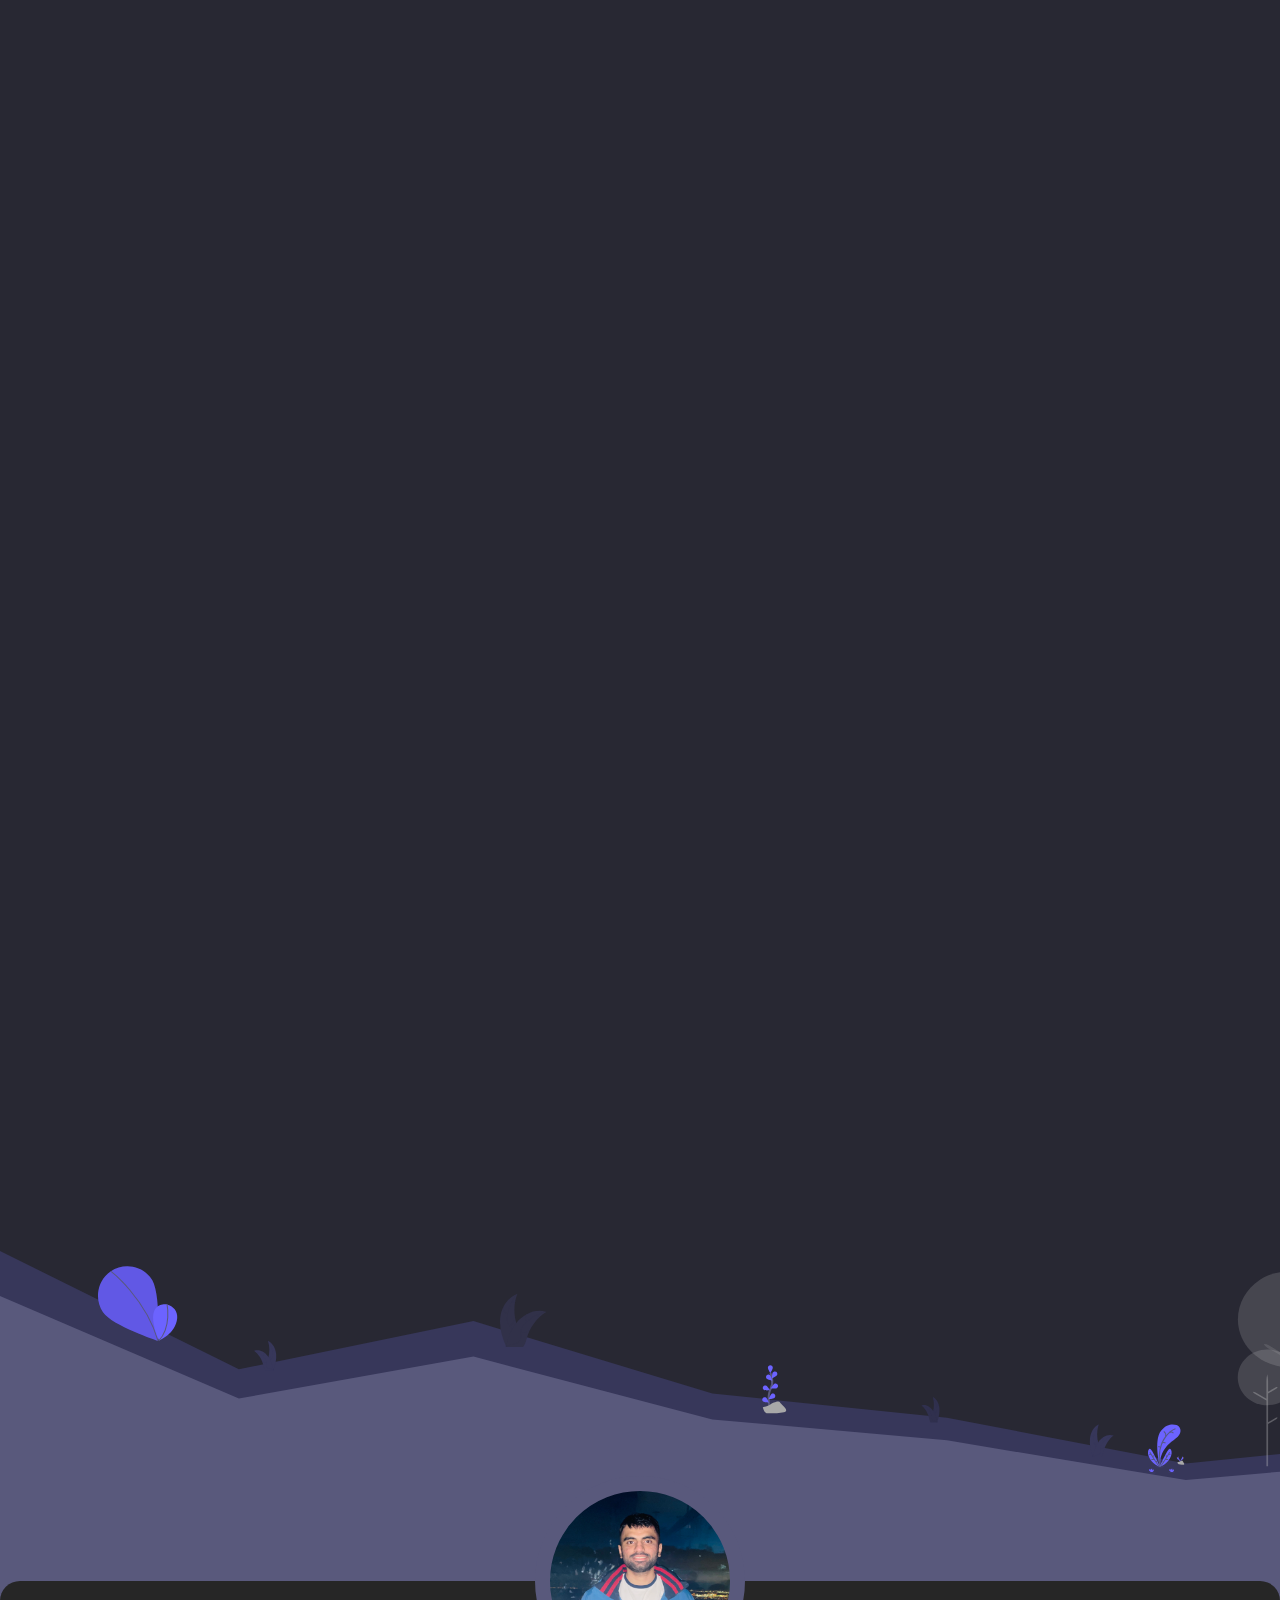
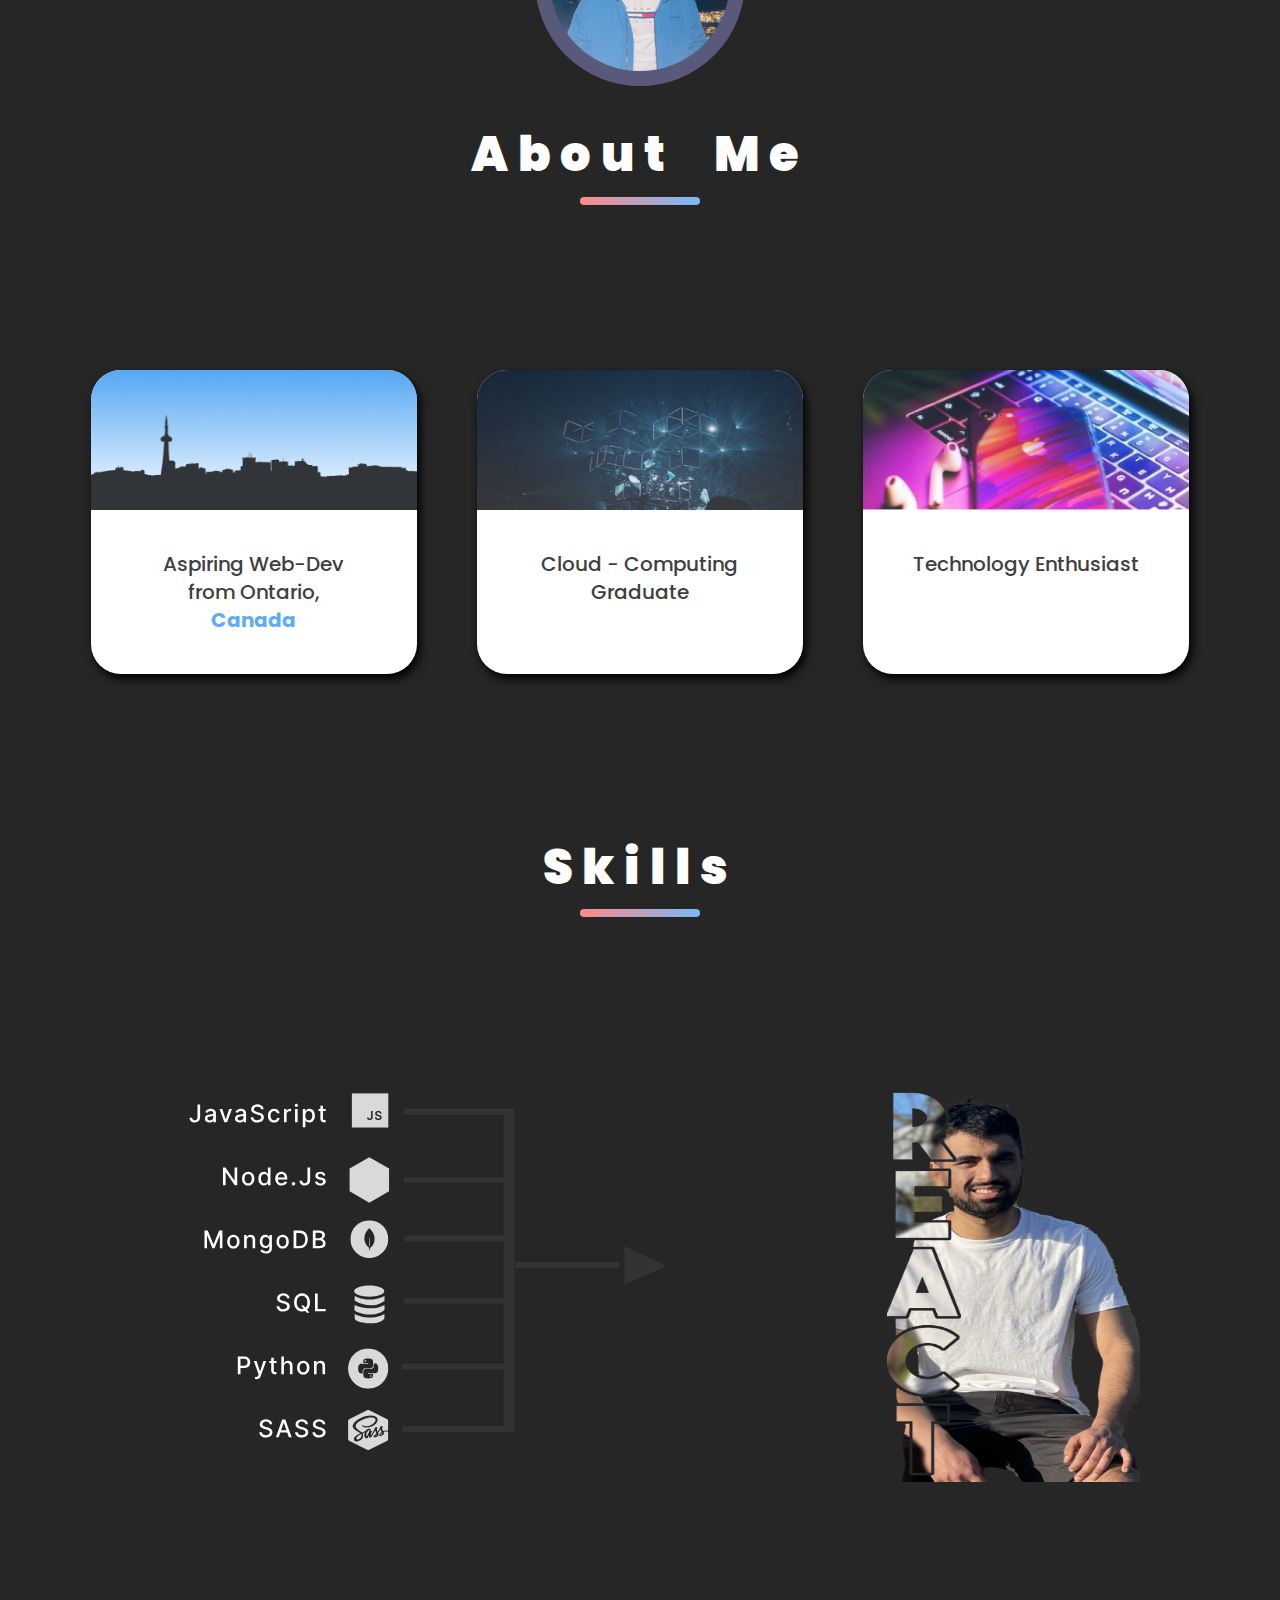
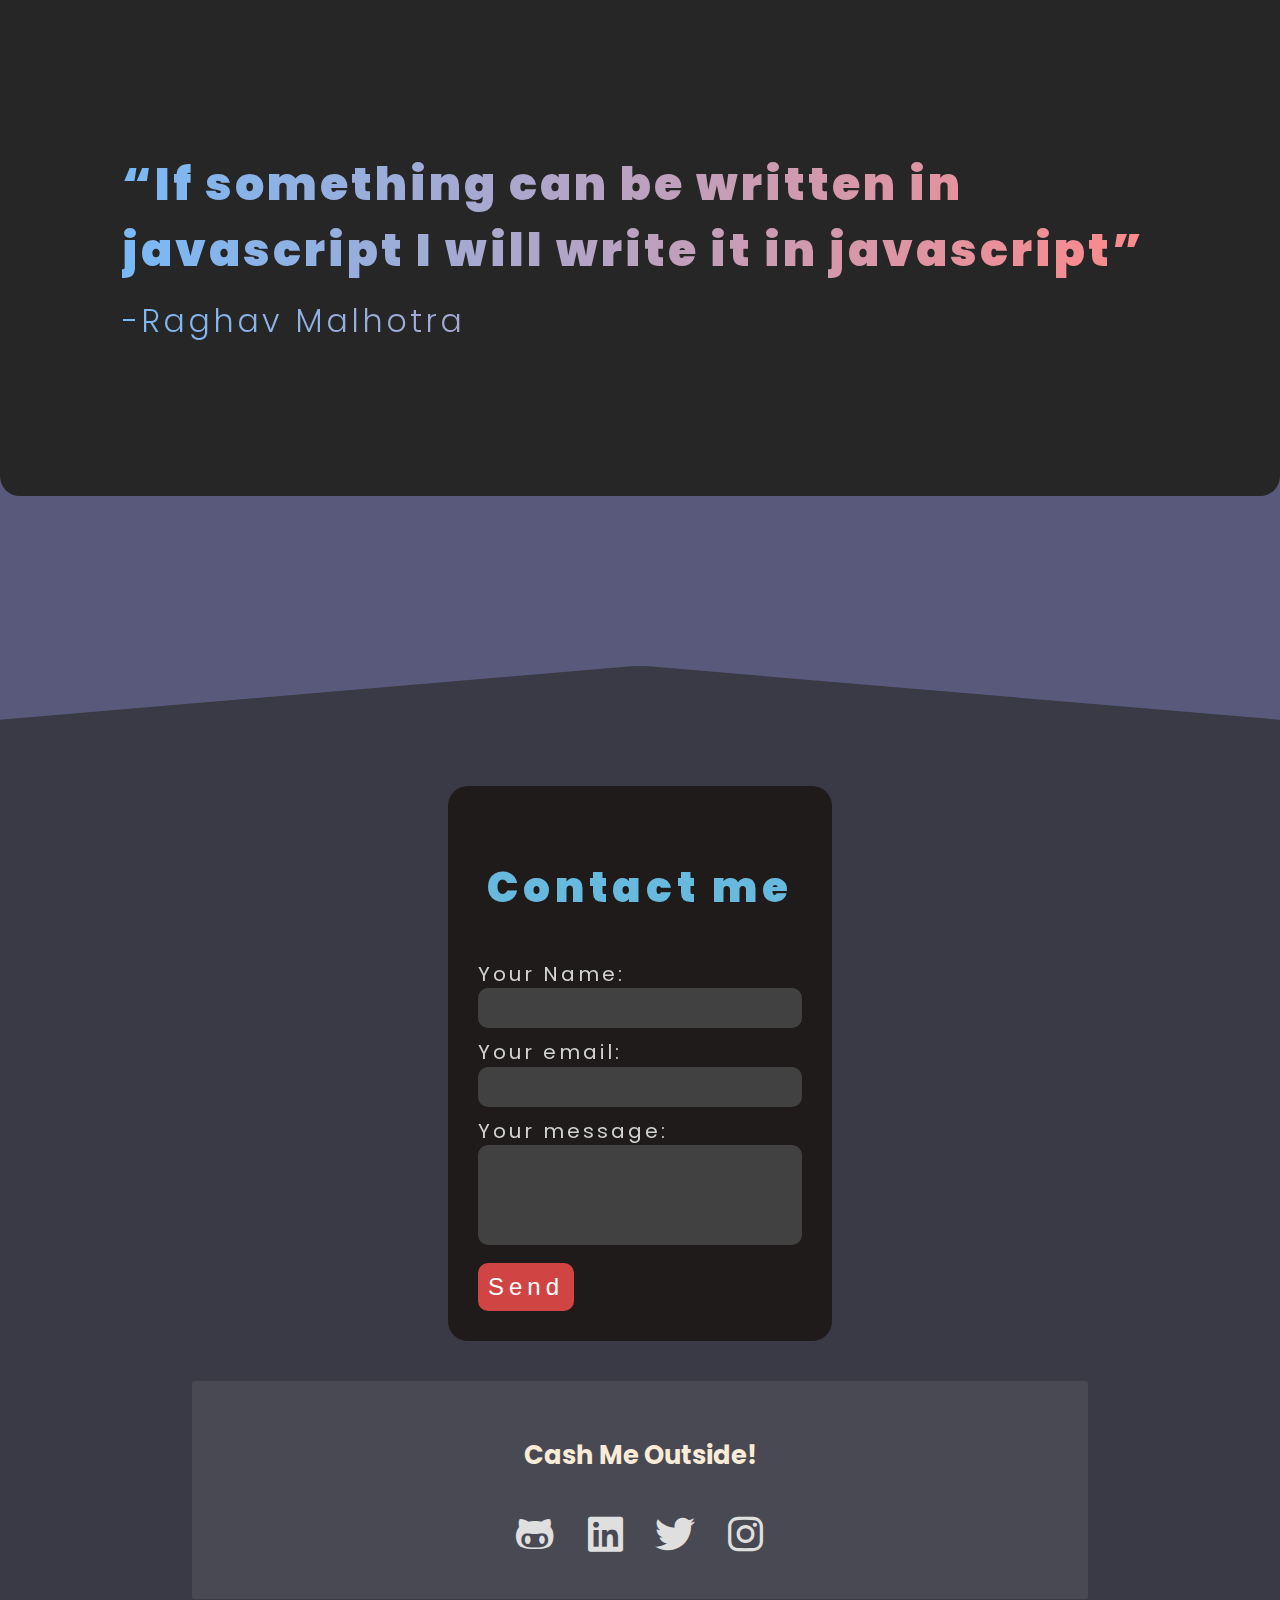
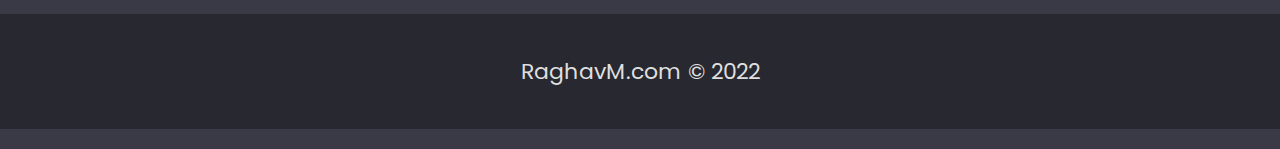
==== commit 6dabdd94: "changed the quote" ====
--- a/index.html
+++ b/index.html
@@ -181,7 +181,7 @@
 
         <div id="quote-box">
           <p>
-            “Anything that can be written in javascript I will write it in
+            “If something can be written in javascript I will write it in
             javascript” <br />
             <span id="sb">-Raghav Malhotra</span>
           </p>
--- a/styles/about.css
+++ b/styles/about.css
@@ -33,6 +33,7 @@
   margin-top: 140px;
 }
 #about-box > h2::after {
+  text-transform: capitalize;
   content: '';
   height: 8px;
   position: absolute;
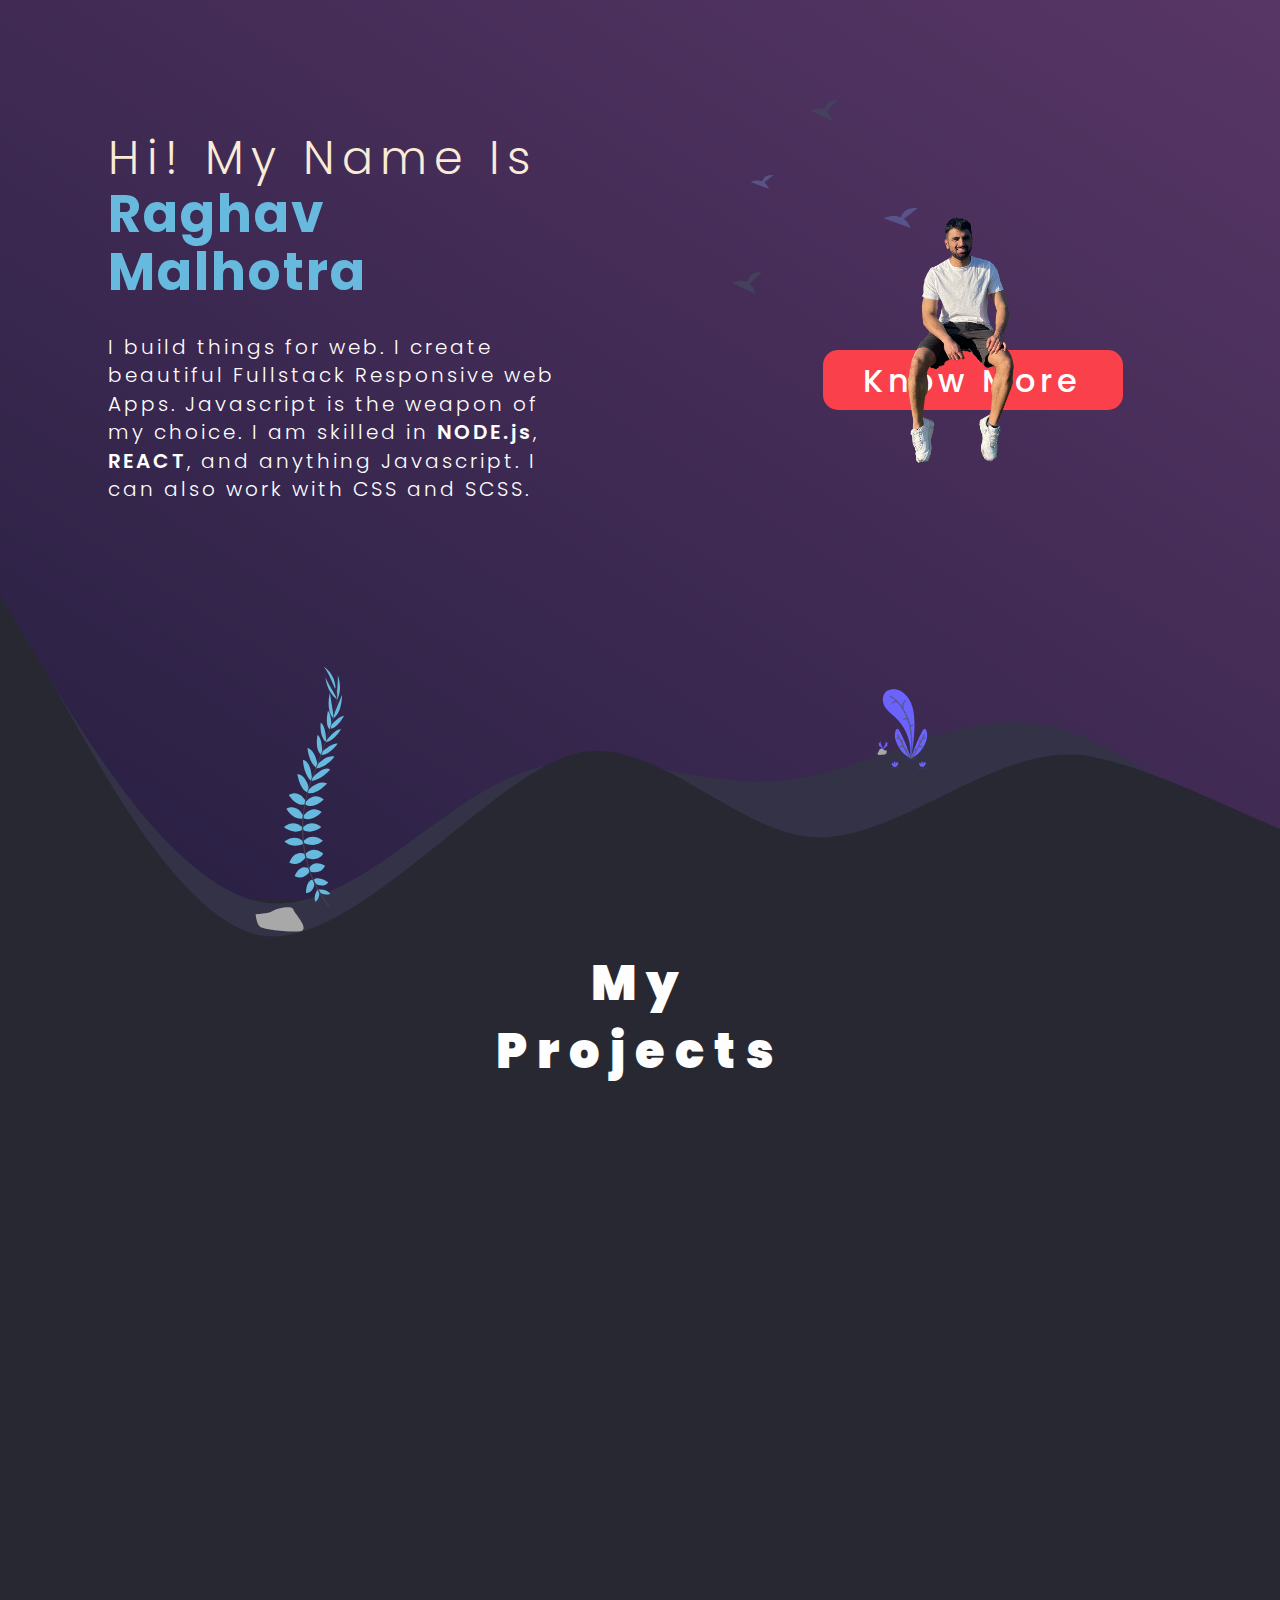
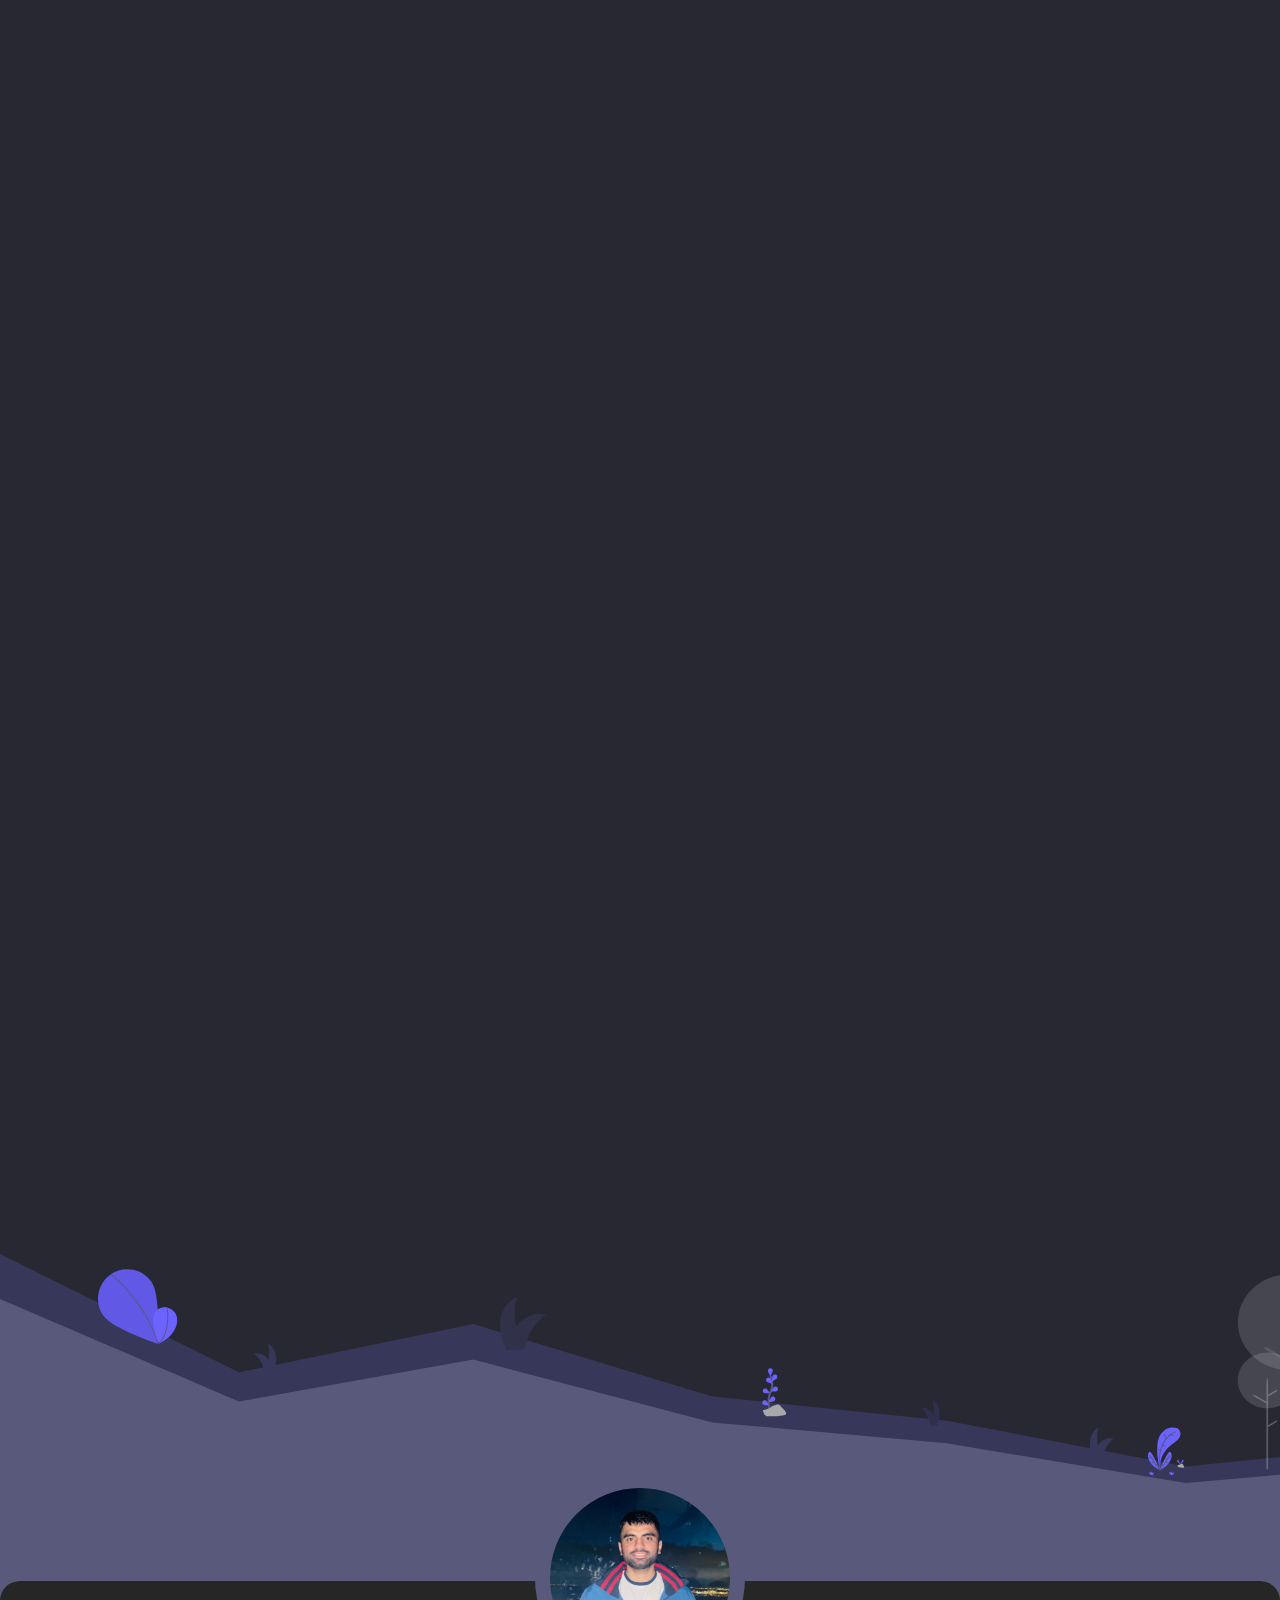
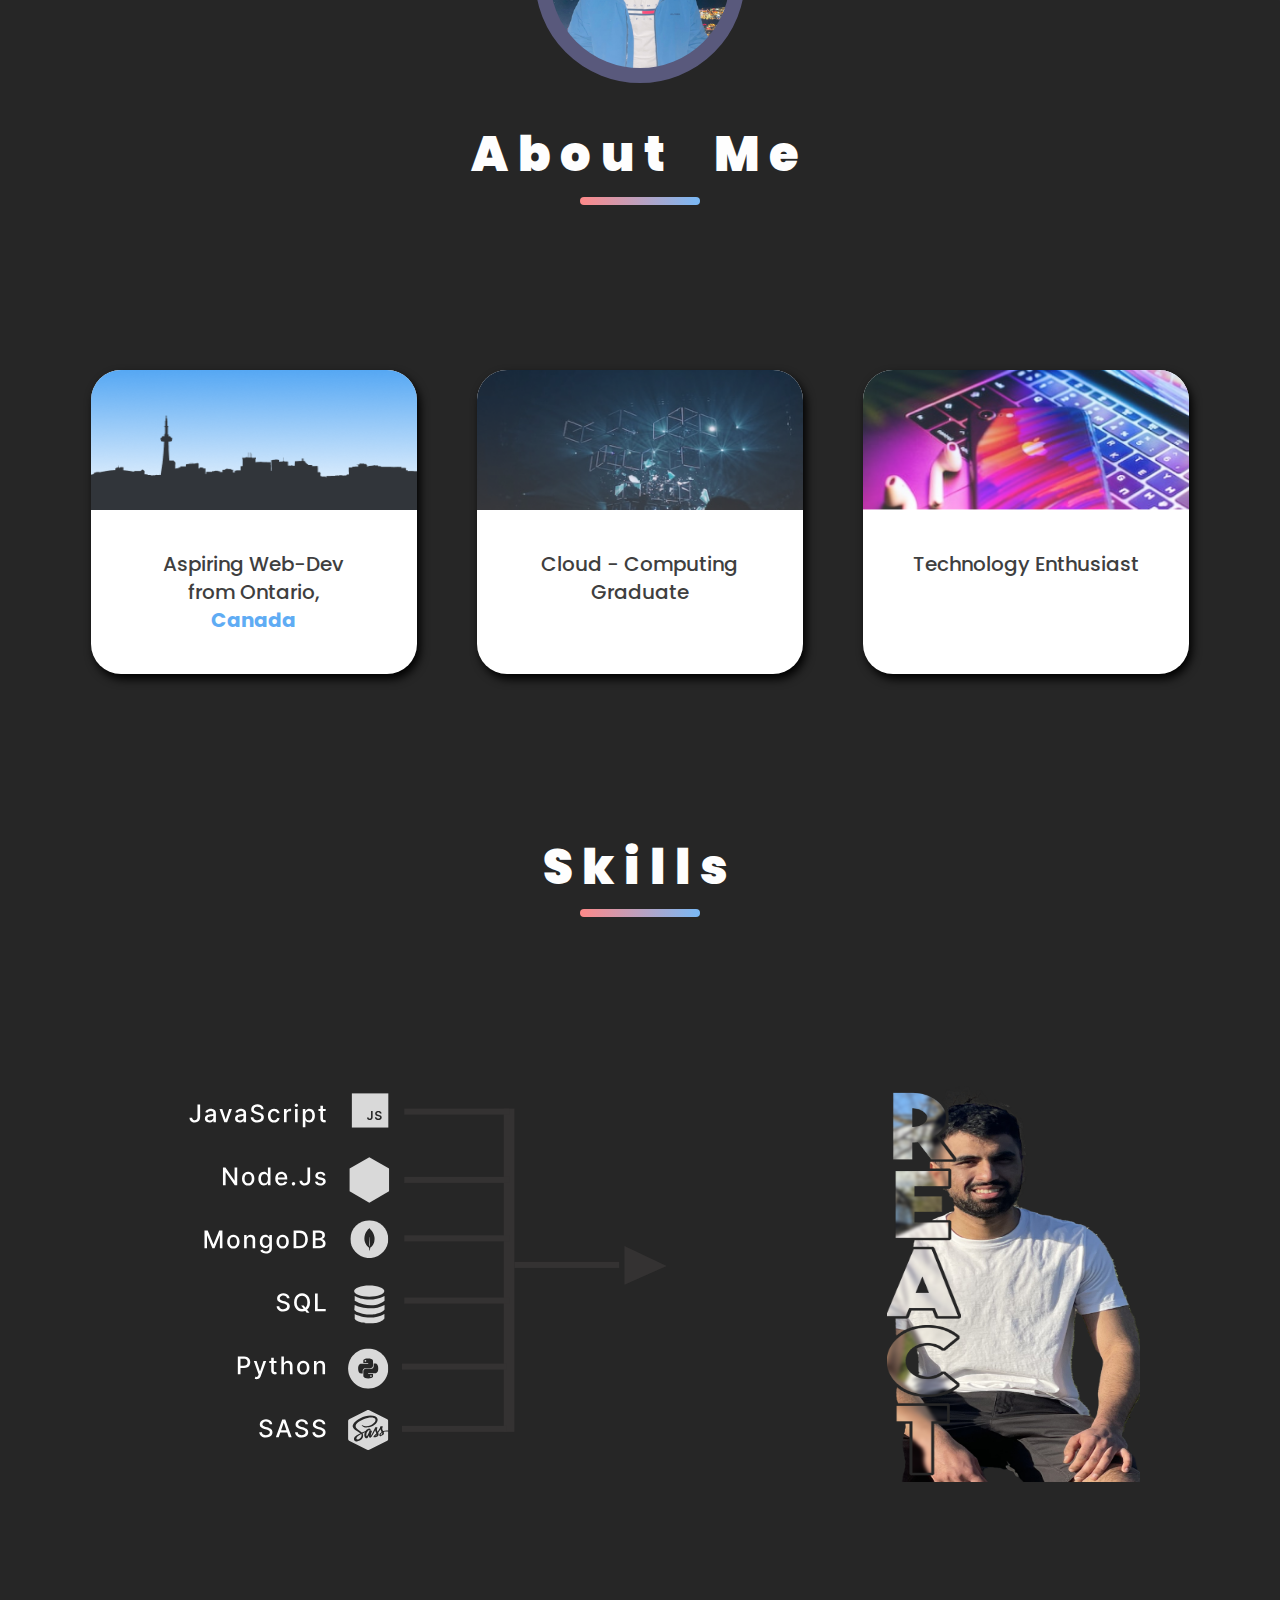
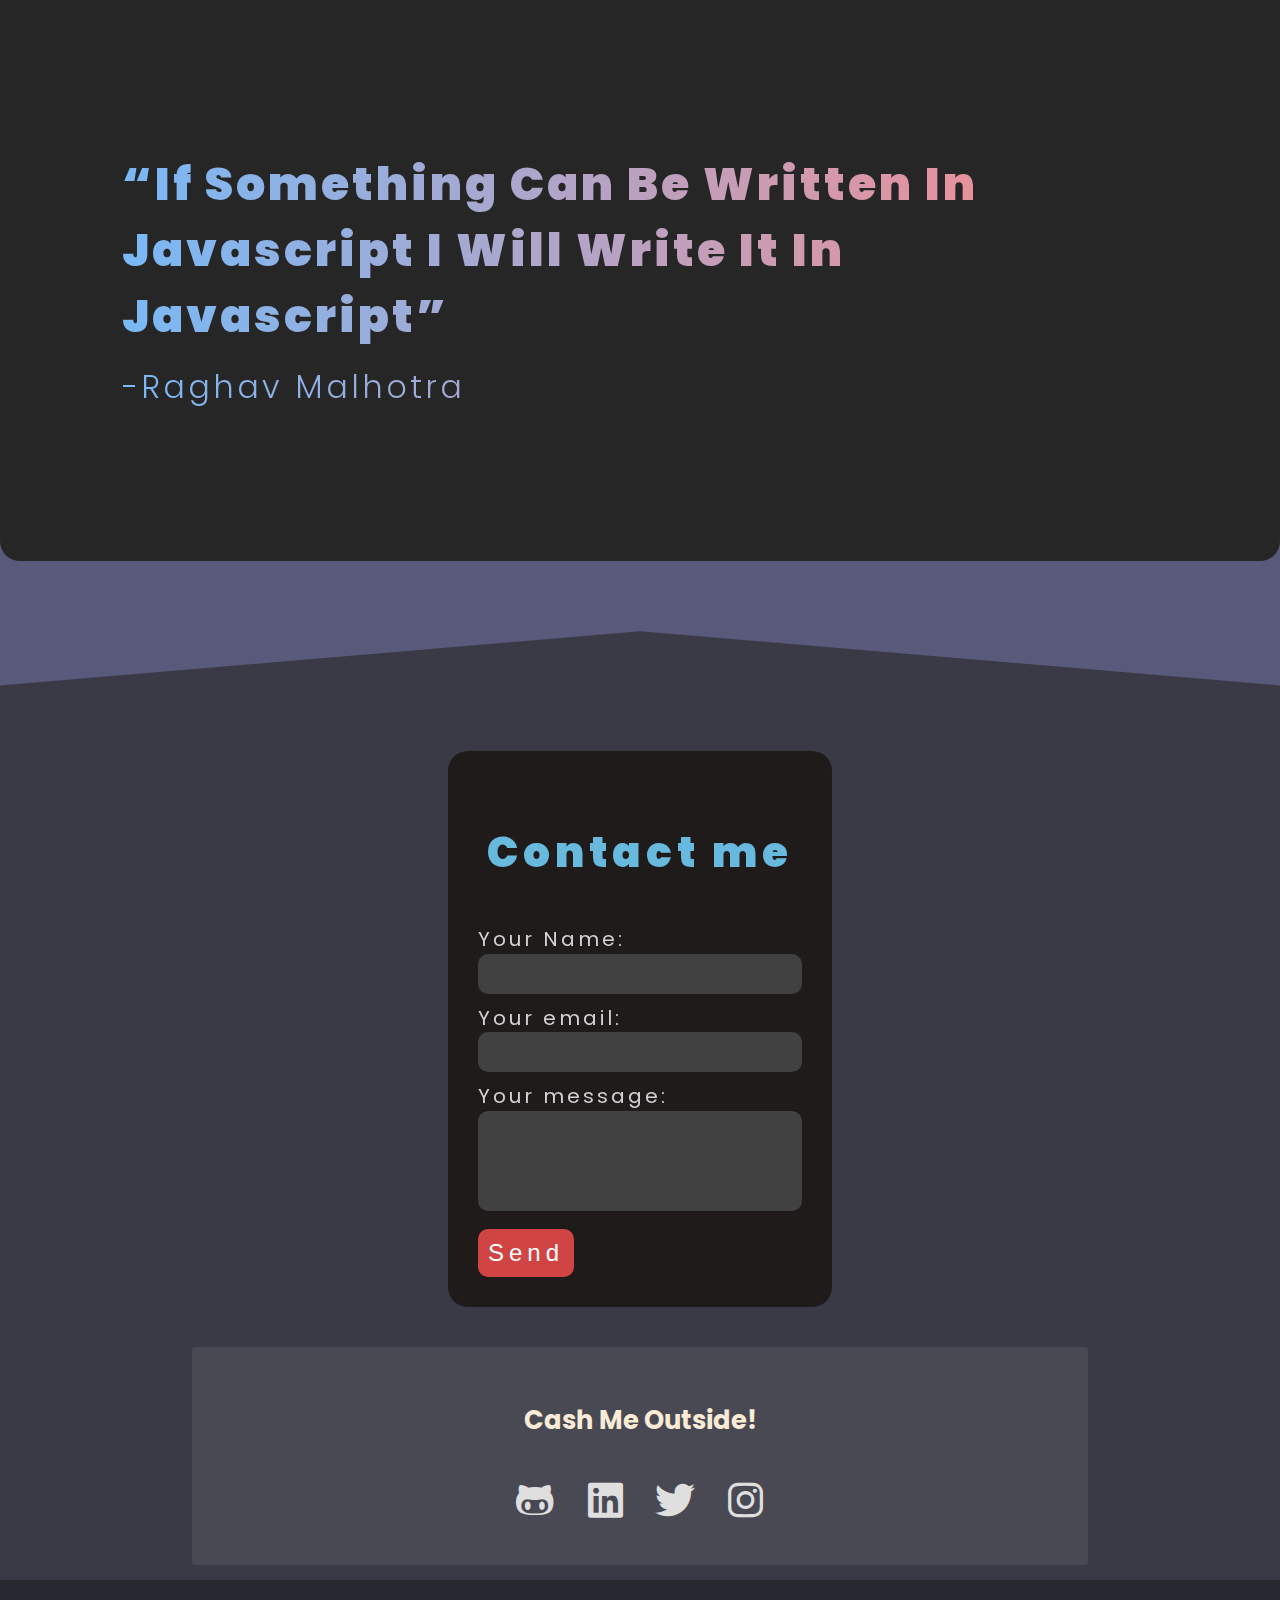
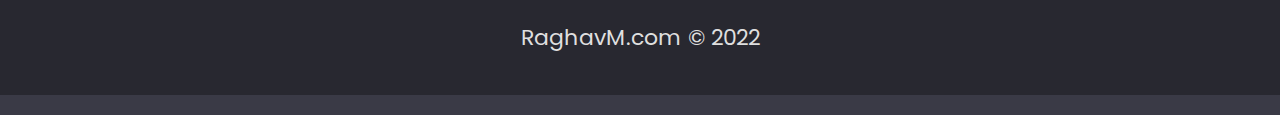
==== commit 93e524ef: "added favicon" ====
--- a/index.html
+++ b/index.html
@@ -34,6 +34,14 @@
     <link rel="stylesheet" href="./styles/about.css" />
     <link rel="stylesheet" href="./styles/media_queries.css" />
     <link href="https://unpkg.com/aos@2.3.1/dist/aos.css" rel="stylesheet" />
+
+    <link rel="apple-touch-icon" sizes="180x180" href="/apple-touch-icon.png" />
+    <link rel="icon" type="image/png" sizes="32x32" href="/favicon-32x32.png" />
+    <link rel="icon" type="image/png" sizes="16x16" href="/favicon-16x16.png" />
+    <link rel="manifest" href="/site.webmanifest" />
+    <link rel="mask-icon" href="/safari-pinned-tab.svg" color="#5bbad5" />
+    <meta name="msapplication-TileColor" content="#da532c" />
+    <meta name="theme-color" content="#ffffff" />
   </head>
 
   <body>
--- a/styles/style.css
+++ b/styles/style.css
@@ -278,7 +278,7 @@
   box-sizing: border-box;
   background: #59597c;
   color: antiquewhite;
-  padding: 100px 0 350px 0;
+  padding: 100px 0 250px 0;
   text-align: center;
   position: relative;
   z-index: 3;
@@ -466,9 +466,6 @@
     background-position: 0% 50%;
   }
 }
-
-/* -------------------------------------experimentation--------------
----------------------------------------- */
 
 .project-container {
   max-width: 1100px;
--- a/styles/about.css
+++ b/styles/about.css
@@ -87,7 +87,7 @@
   font-size: 46px;
   letter-spacing: 3px;
   text-align: left;
-
+  text-transform: capitalize;
   /* font-size: 72px; */
   background: -webkit-linear-gradient(right, #fe8989, #79b9f6);
   -webkit-background-clip: text;
@@ -148,9 +148,24 @@
     flex-direction: column;
   }
 
+  #quote-box {
+    width: 90%;
+  }
+
   #img-me {
     width: 60%;
     margin-top: 20px;
     margin: auto;
   }
 }
+
+@media (max-width: 550px) {
+  #quote-box p {
+    font-weight: 900;
+    font-size: 40px;
+  }
+
+  #quote-box {
+    width: 95%;
+  }
+}
--- a/styles/media_queries.css
+++ b/styles/media_queries.css
@@ -373,6 +373,10 @@
     height: 2%;
     top: -1.8%;
   }
+
+  #section-3 {
+    padding-bottom: 140px;
+  }
 }
 
 @media only screen and (max-width: 380px) {
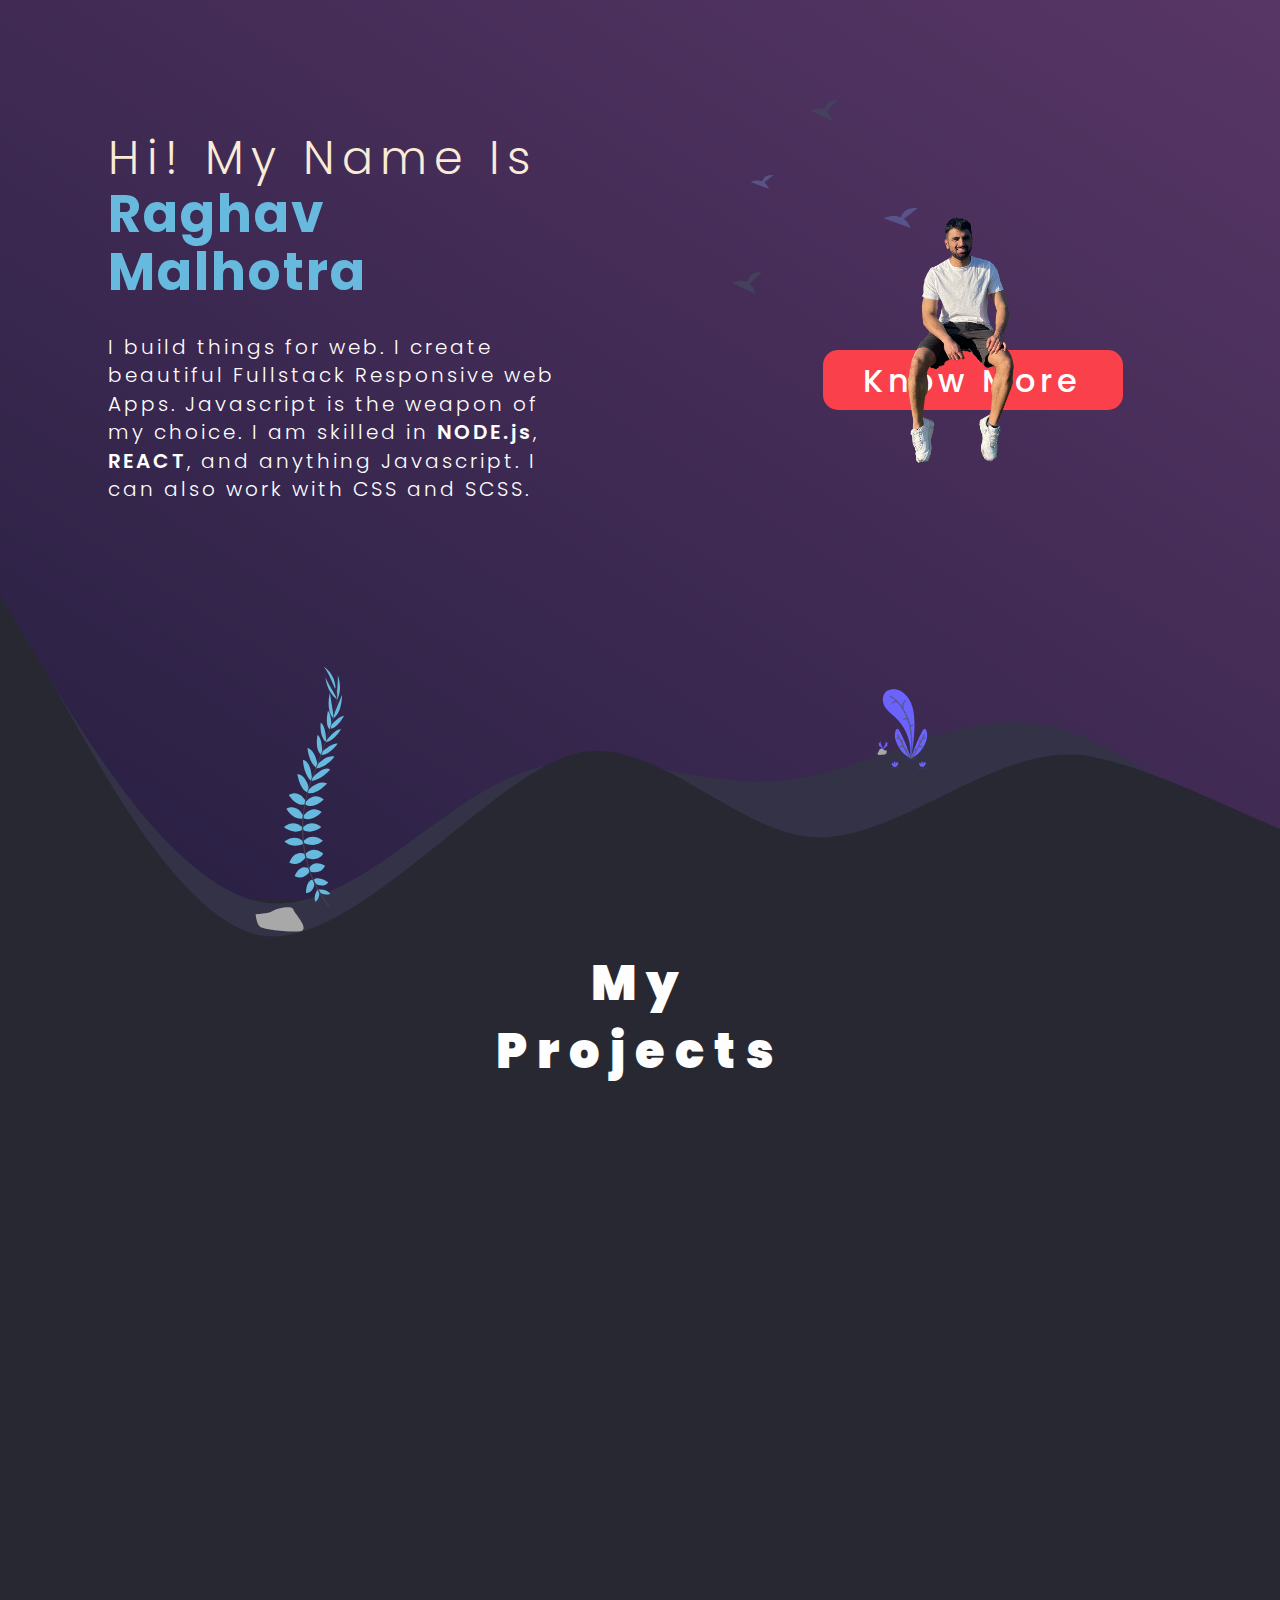
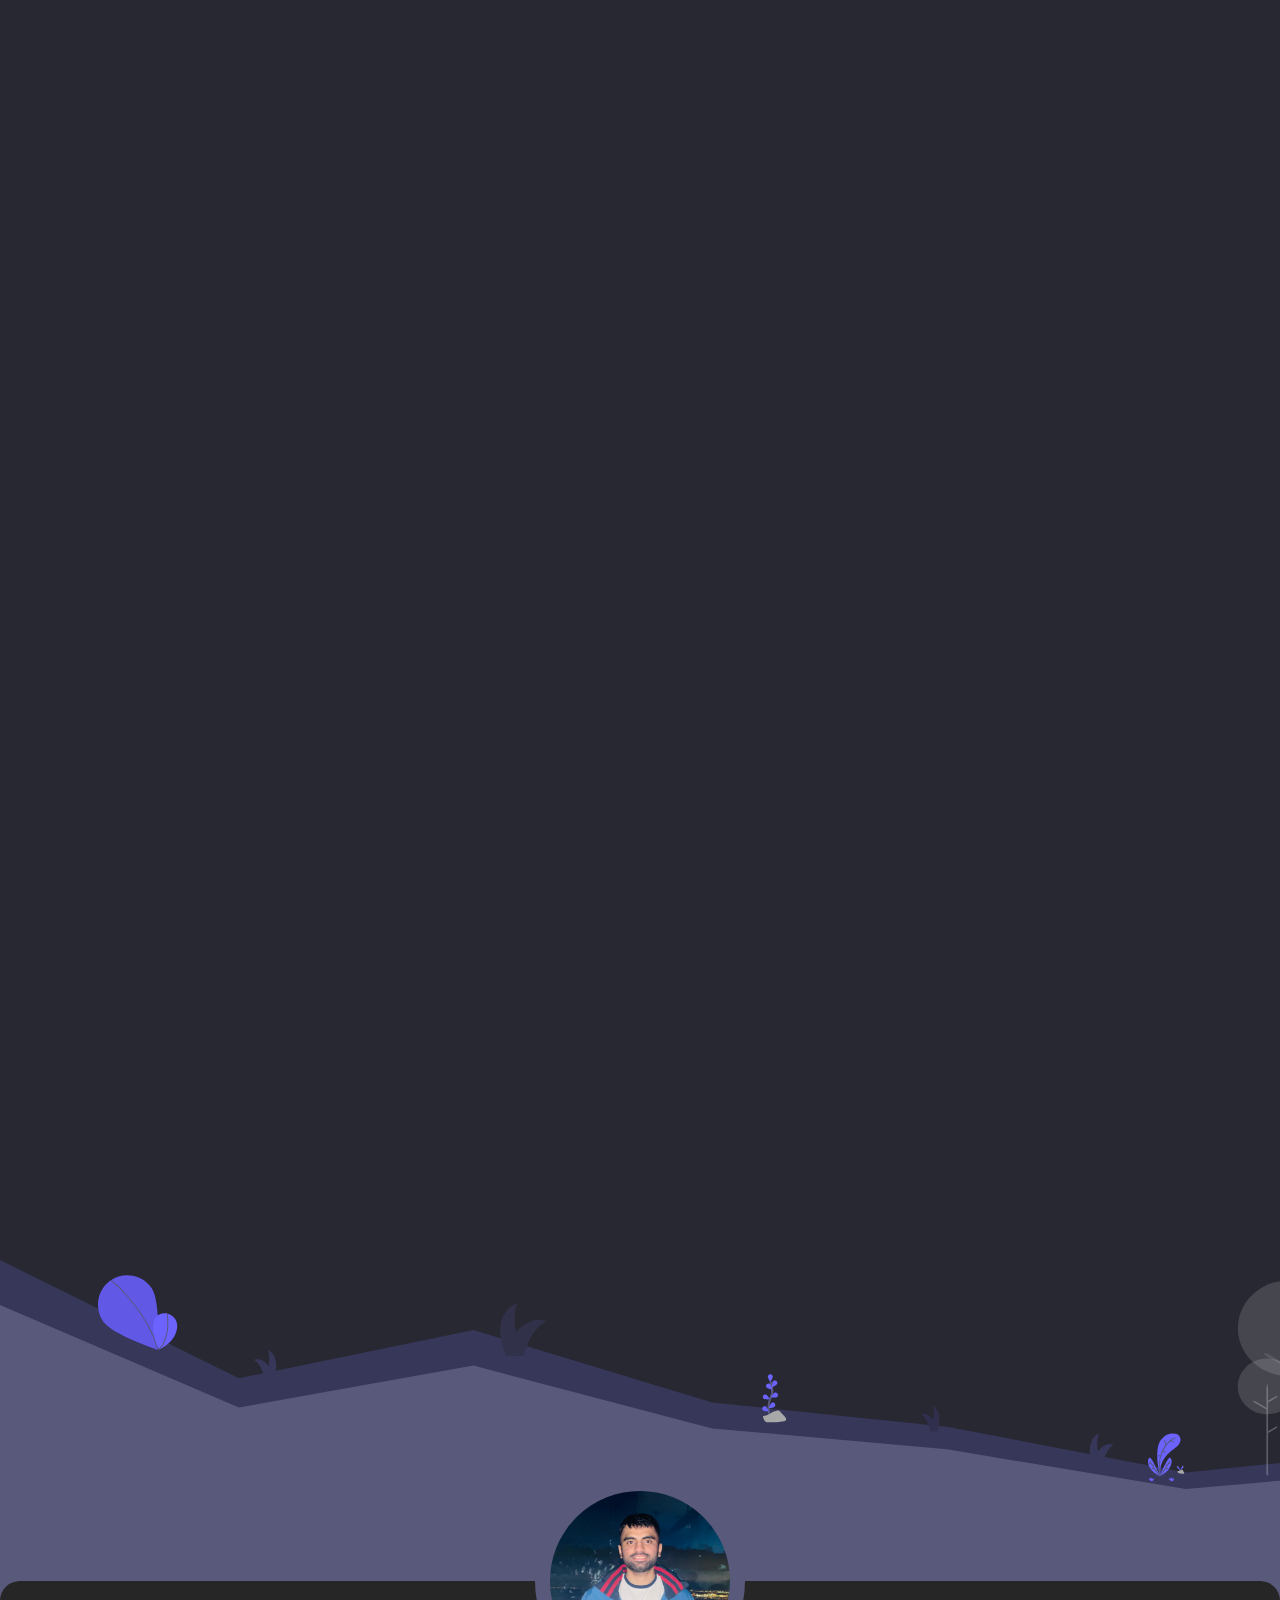
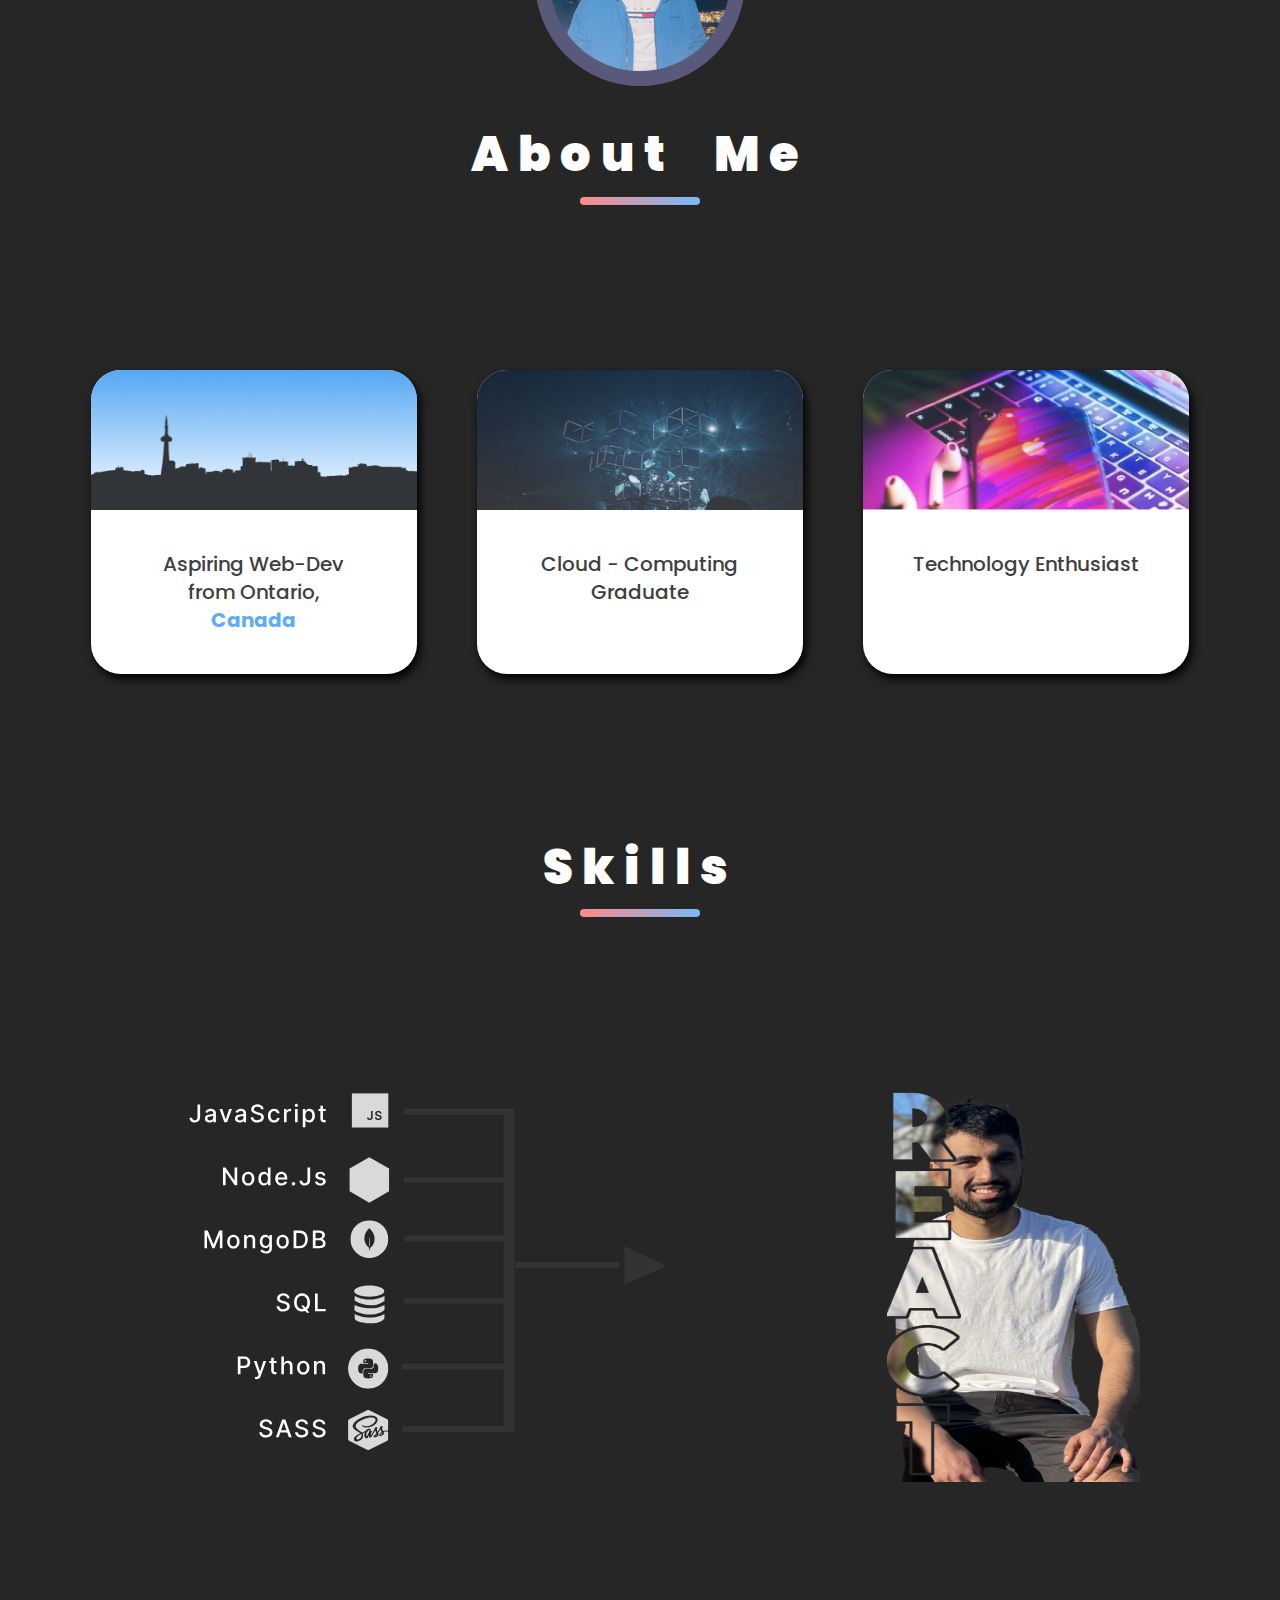
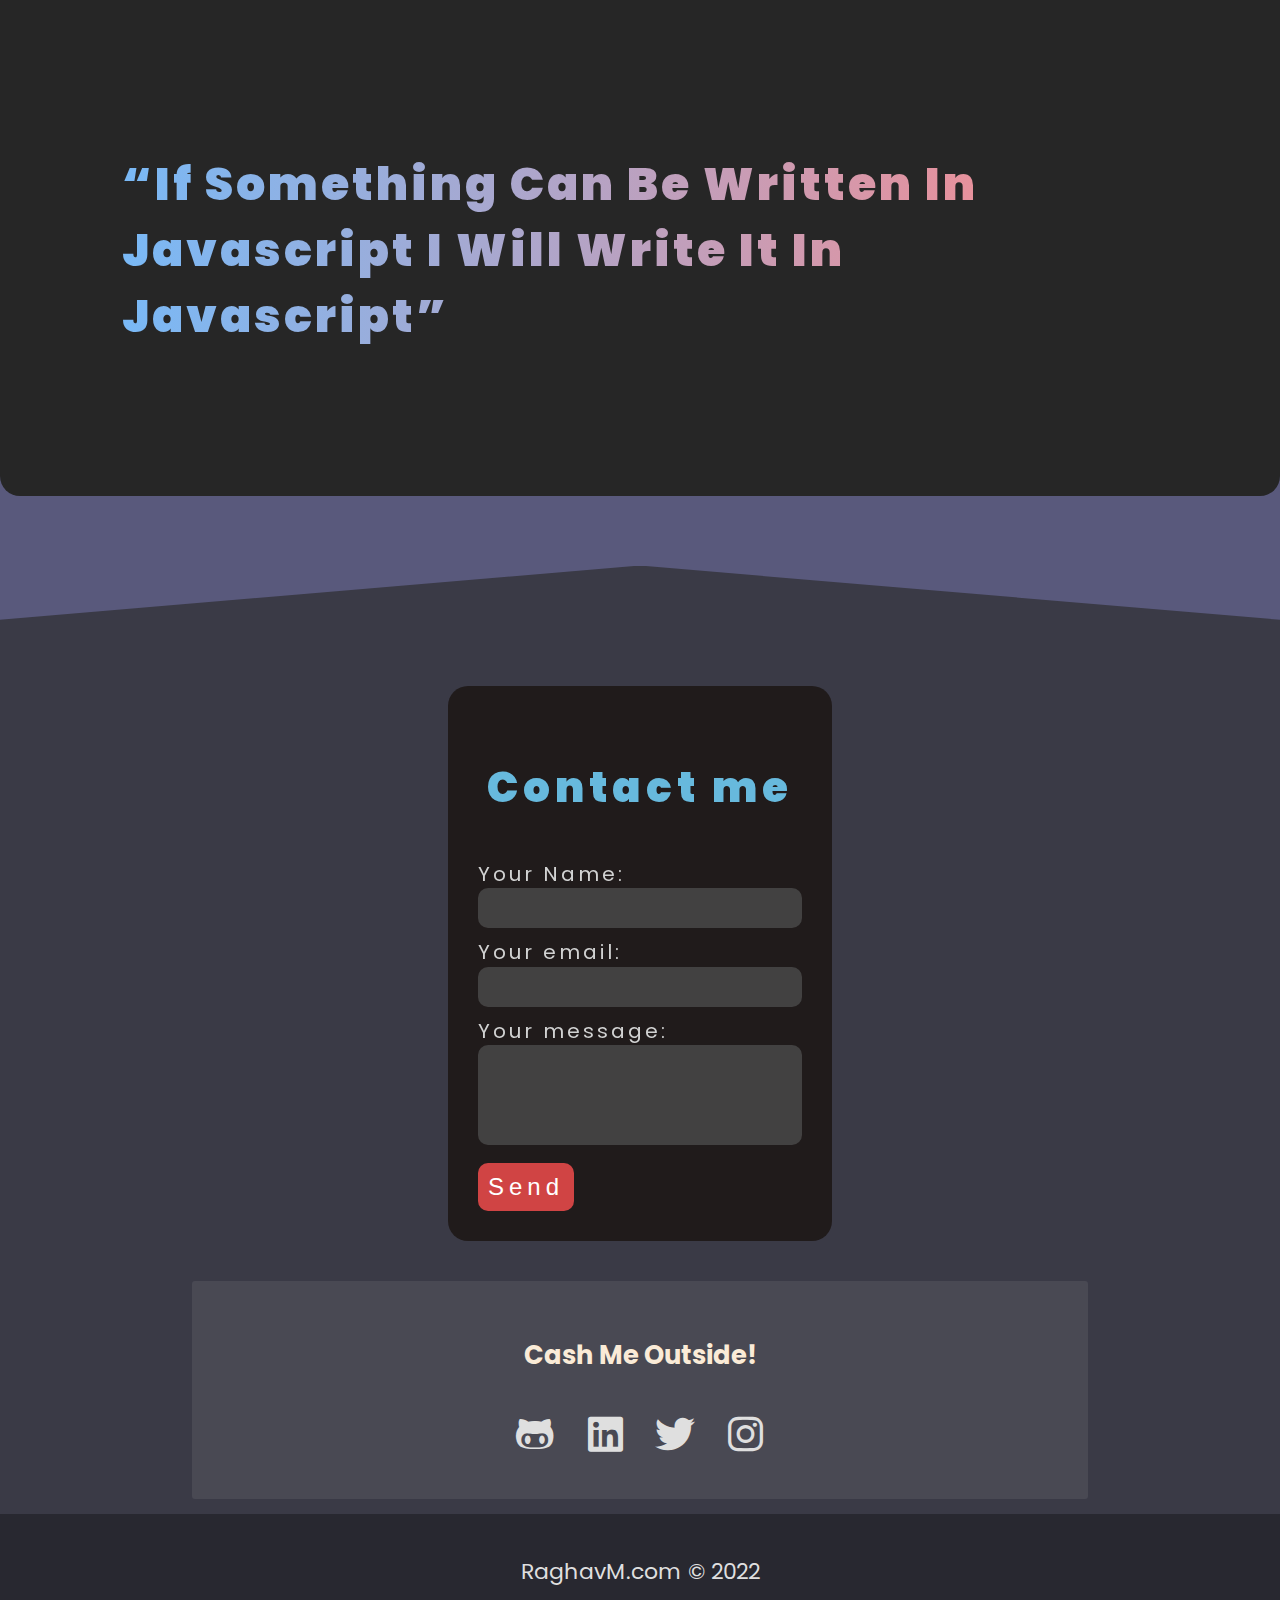
==== commit c35ff10d: "Update index.html" ====
--- a/index.html
+++ b/index.html
@@ -191,7 +191,7 @@
           <p>
             “If something can be written in javascript I will write it in
             javascript” <br />
-            <span id="sb">-Raghav Malhotra</span>
+           
           </p>
         </div>
       </div>
